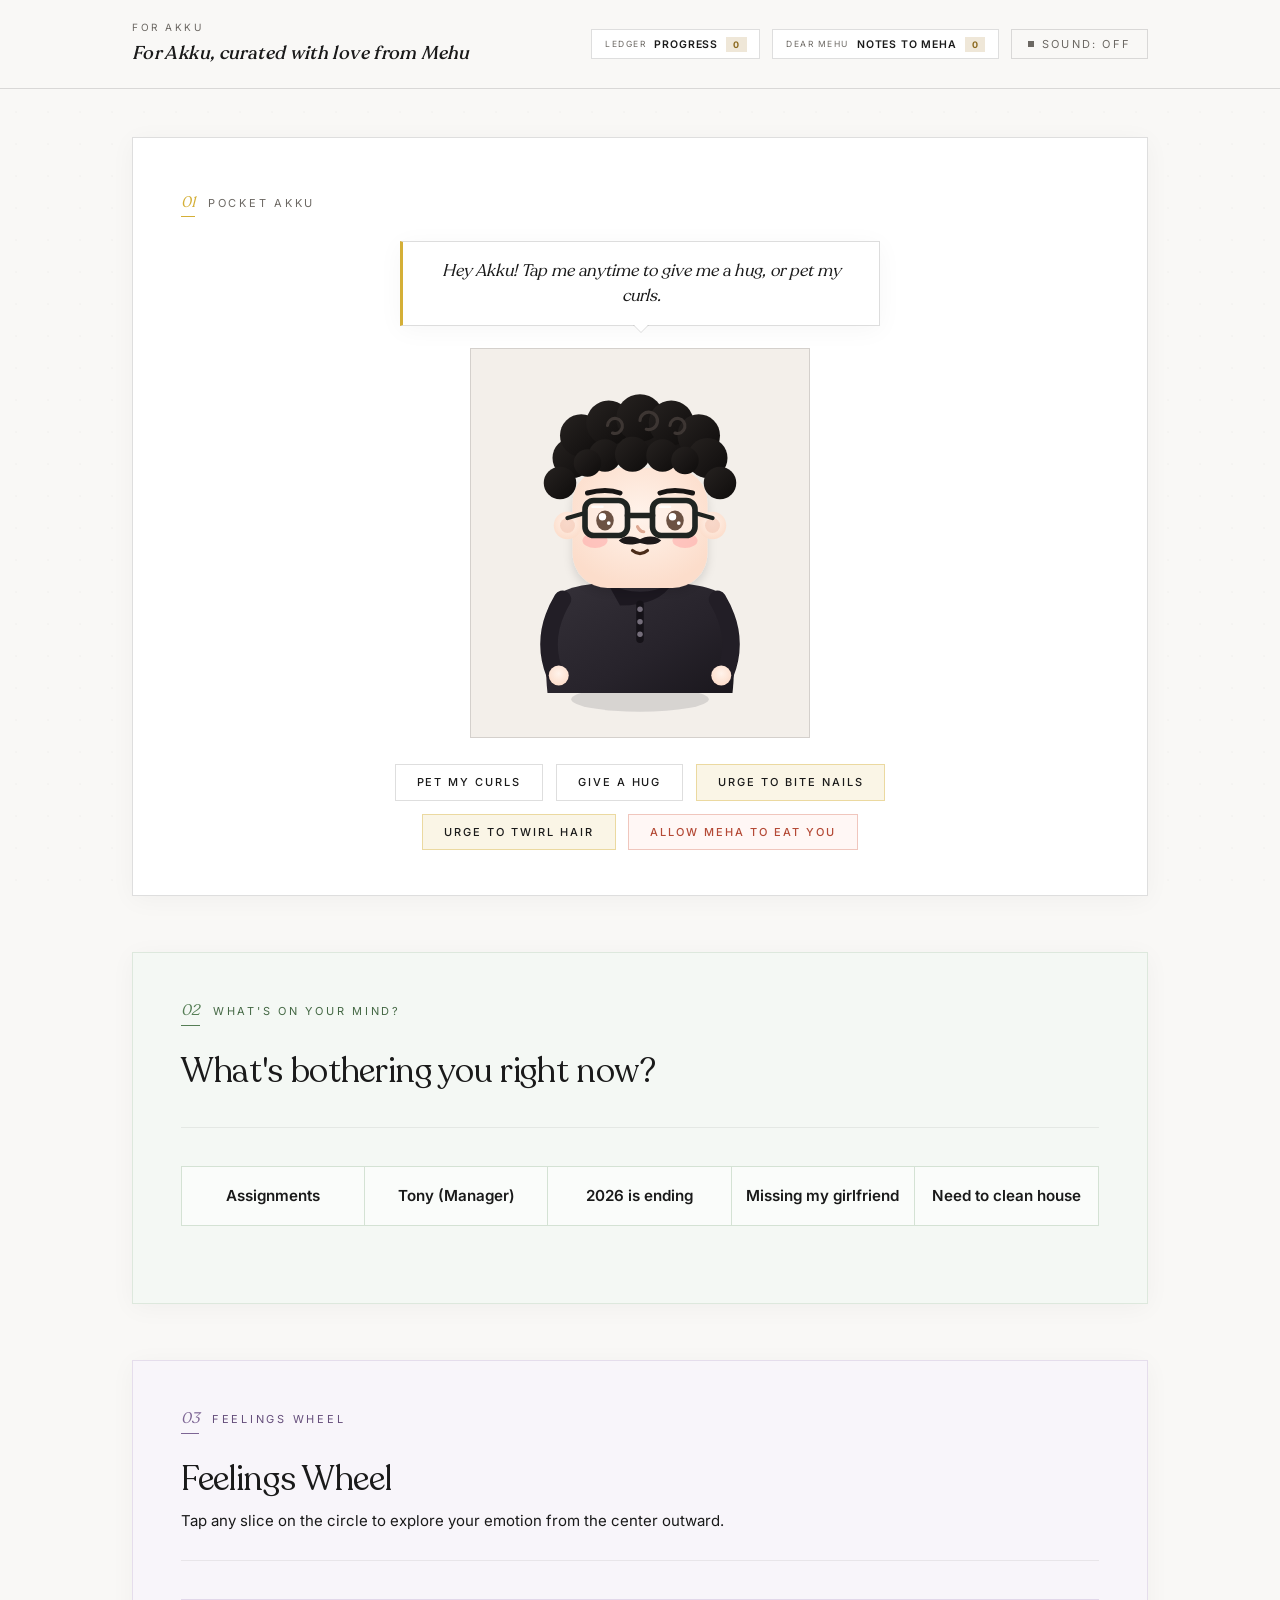
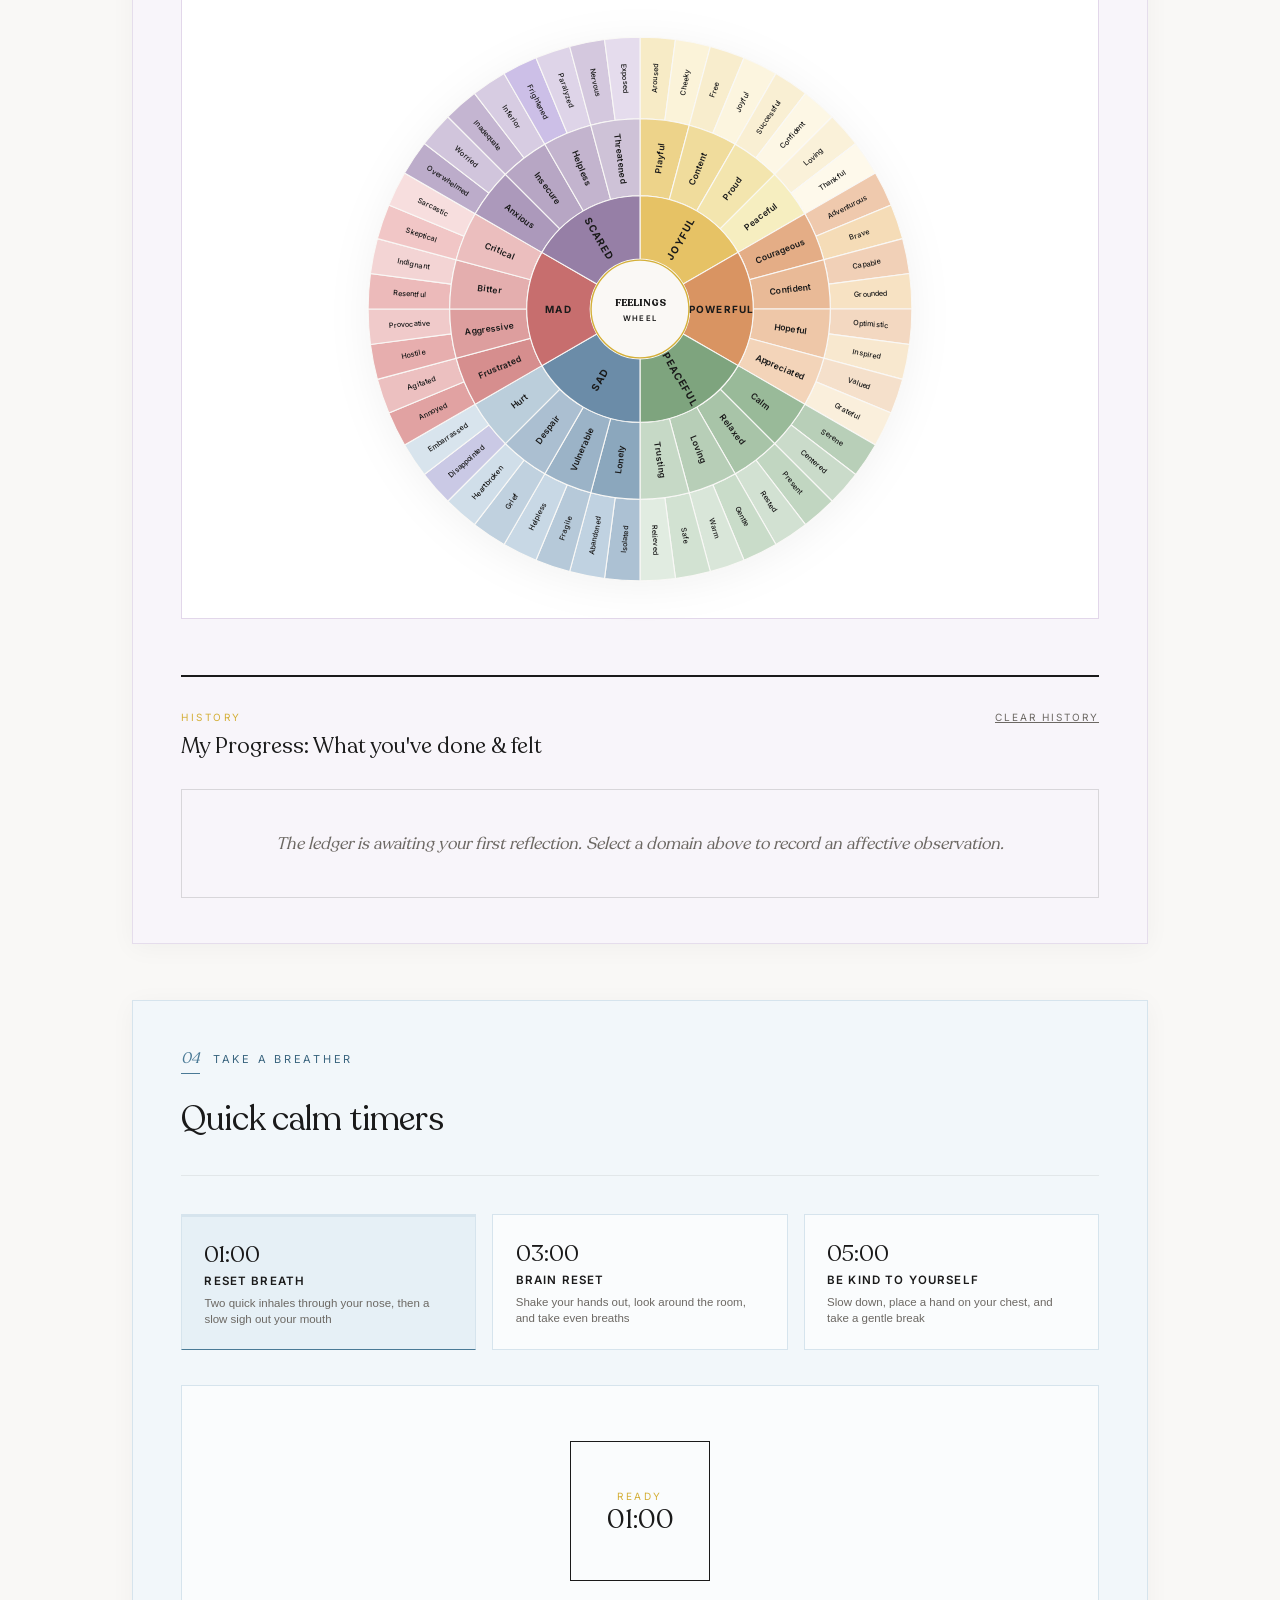
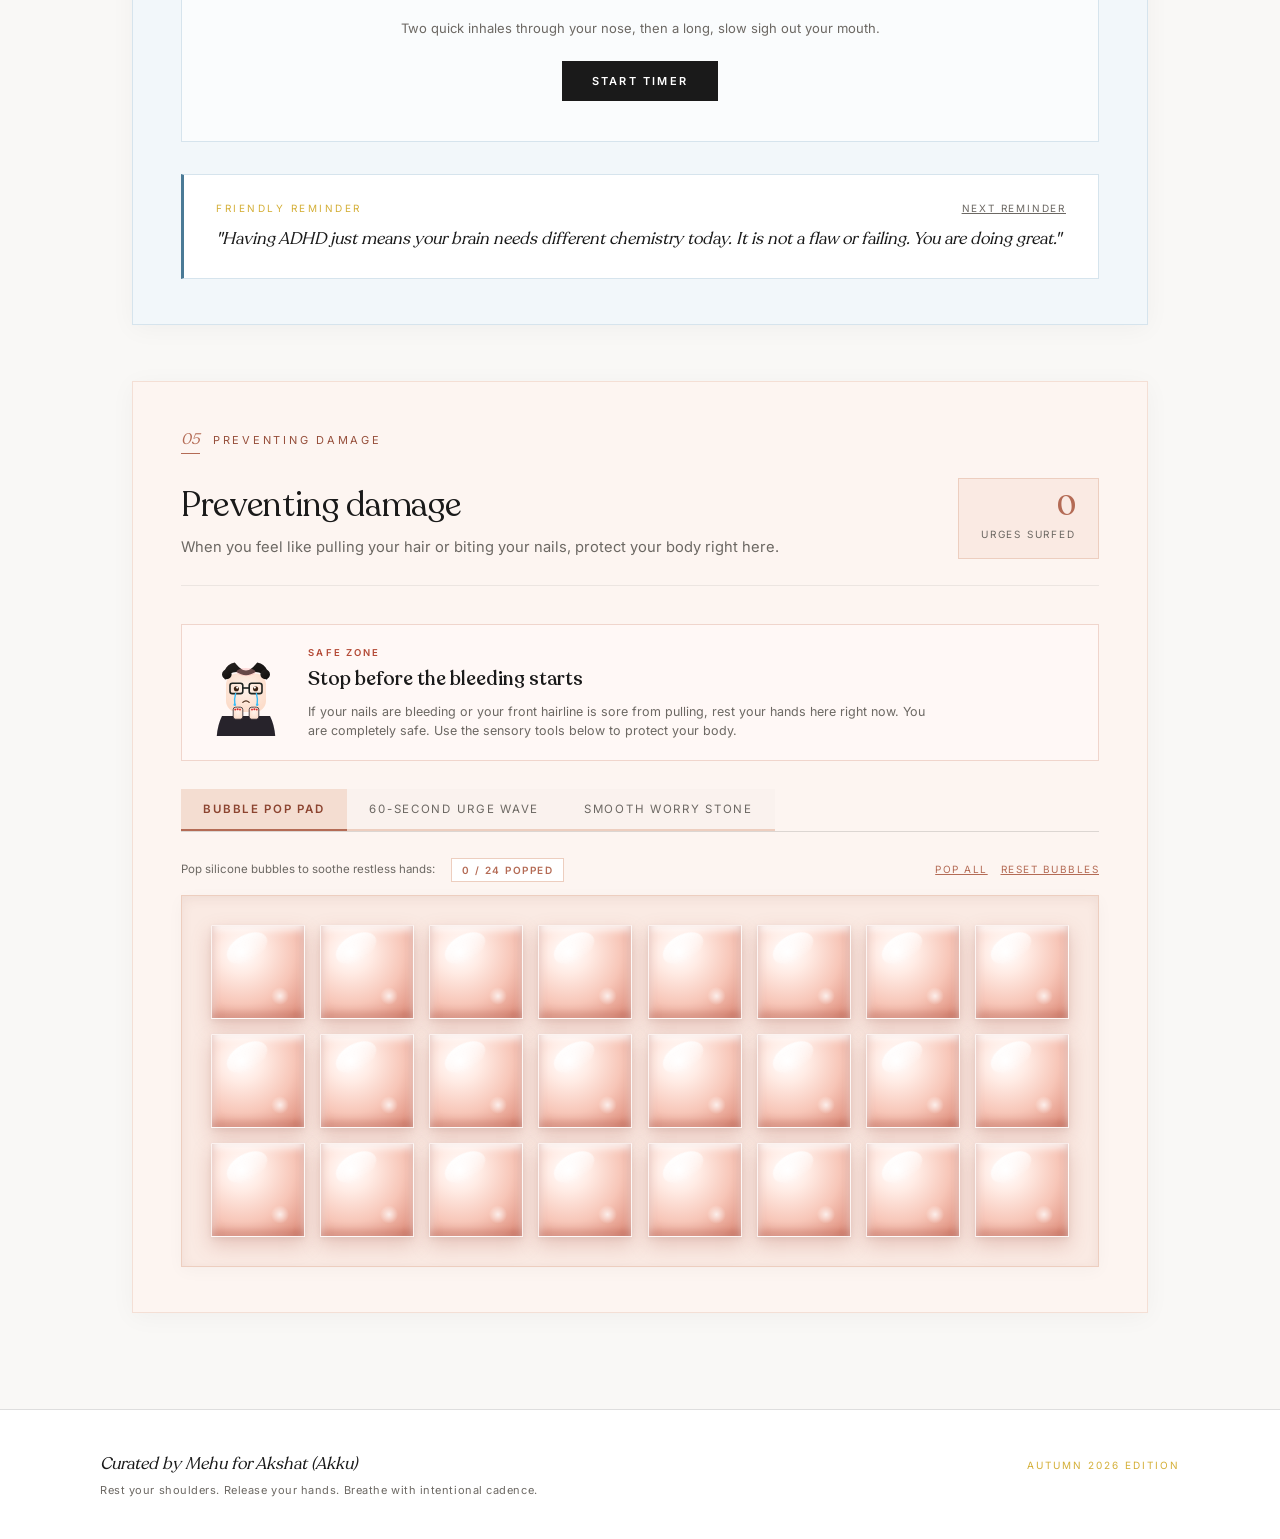
==== index.html @ 4891d992 "Deploy top-right progress ledger with timestamps, notes to Meha, glossy bubble pop pad with damage p" ====
<!DOCTYPE html>
<html lang="en">
<head>
  <meta charset="UTF-8">
  <meta name="viewport" content="width=device-width, initial-scale=1.0">
  <title>Sanctuary for Akku | Editorial Cognitive Space</title>
  
  <!-- Typography: Recoleta & Inter (with Fraunces & Playfair Display fallback) -->
  <link rel="preconnect" href="https://fonts.googleapis.com">
  <link rel="preconnect" href="https://fonts.gstatic.com" crossorigin>
  <link rel="preload" href="./fonts/Recoleta-Regular.woff2" as="font" type="font/woff2" crossorigin>
  <link rel="preload" href="./fonts/Recoleta-Medium.woff2" as="font" type="font/woff2" crossorigin>
  <link rel="preload" href="./fonts/Recoleta-Bold.woff2" as="font" type="font/woff2" crossorigin>
  <link href="https://fonts.googleapis.com/css2?family=Fraunces:ital,opsz,wght@0,9..144,400..700;1,9..144,400..700&family=Inter:wght@300;400;500;600;700&family=Playfair+Display:ital,wght@0,400;0,500;0,600;0,700;1,400;1,500;1,600&display=swap" rel="stylesheet">
  
  <link rel="stylesheet" href="style.css">
  <link rel="icon" href="data:image/svg+xml,<svg xmlns=%22http://www.w3.org/2000/svg%22 viewBox=%220 0 100 100%22><rect width=%22100%22 height=%22100%22 fill=%22%231A1A1A%22/><text y=%2265%22 x=%2225%22 font-family=%22serif%22 font-size=%2250%22 fill=%22%23D4AF37%22>A</text></svg>">
</head>
<body>

  <!-- Minimal Archival Grid Background -->
  <div class="editorial-grain"></div>

  <!-- Top Navigation / Editorial Bar -->
  <header class="editorial-nav">
    <div class="nav-container">
      <div class="nav-left">
        <span class="overline-label">For Akku</span>
        <h1 class="nav-title">For Akku, curated with love from Mehu</h1>
      </div>
      <div class="nav-right">
        <button id="topProgressBtn" class="editorial-nav-btn" title="View all saved progress with dates and times" aria-label="Progress Log">
          <span class="nav-btn-tag">Ledger</span>
          <span class="nav-btn-text">Progress</span>
          <span class="nav-btn-badge" id="progressCountBadge">0</span>
        </button>
        <button id="topNotesBtn" class="editorial-nav-btn" title="View all saved notes to Meha" aria-label="Notes to Meha">
          <span class="nav-btn-tag">Dear Mehu</span>
          <span class="nav-btn-text">Notes to Meha</span>
          <span class="nav-btn-badge" id="notesCountBadge">0</span>
        </button>
        <button id="soundToggle" class="minimal-toggle" title="Toggle Acoustic Feedback" aria-label="Toggle Sound">
          <span class="toggle-dot"></span>
          <span class="toggle-text" id="soundStatusText">Sound: Off</span>
        </button>
      </div>
    </div>
  </header>

  <!-- Editorial Slide-Over Drawer: Progress & Notes to Meha -->
  <div class="editorial-drawer-overlay" id="drawerOverlay" style="display: none;">
    <div class="editorial-drawer" id="editorialDrawer">
      <div class="drawer-header">
        <div class="drawer-tabs-row">
          <button class="drawer-tab active" id="drawerTabProgress" data-tab="progress">
            <span>Progress Ledger</span>
            <span class="drawer-count-badge" id="drawerProgressBadge">0</span>
          </button>
          <button class="drawer-tab" id="drawerTabNotes" data-tab="notes">
            <span>Notes to Meha</span>
            <span class="drawer-count-badge" id="drawerNotesBadge">0</span>
          </button>
        </div>
        <button class="drawer-close-btn" id="drawerCloseBtn" aria-label="Close panel">Close</button>
      </div>

      <!-- Panel 1: Progress Ledger with Date & Time -->
      <div class="drawer-panel active" id="drawerPanelProgress">
        <div class="drawer-panel-intro">
          <p class="drawer-intro-text">Every action step, calming timer, feelings reflection, and safe urge wave is tracked here with exact dates and times.</p>
          <button class="drawer-clear-btn" id="drawerClearProgressBtn">Clear Progress</button>
        </div>
        <div class="drawer-entries-list" id="drawerProgressList">
          <!-- Dynamically populated -->
        </div>
      </div>

      <!-- Panel 2: Notes to Meha -->
      <div class="drawer-panel" id="drawerPanelNotes">
        <div class="notes-composer-box">
          <span class="composer-overline">Leave a love note</span>
          <h4 class="composer-title">Write a note to Meha</h4>
          <textarea id="drawerNoteInput" class="composer-textarea" rows="3" placeholder="Write a sweet thought, gratitude, memory, or feeling for Mehu..."></textarea>
          <div class="composer-actions">
            <button id="saveDrawerNoteBtn" class="luxury-action-btn">Save Note to Meha</button>
            <span id="drawerNoteSavedNotice" class="step-done-notice" style="display: none;">Saved for Meha!</span>
          </div>
        </div>

        <div class="notes-history-header">
          <span class="history-label">Saved Love Notes</span>
          <button class="drawer-clear-btn" id="drawerClearNotesBtn">Clear Notes</button>
        </div>
        <div class="drawer-entries-list" id="drawerNotesList">
          <!-- Dynamically populated with saved notes -->
        </div>
      </div>
    </div>
  </div>

  <main class="page-layout">
    
    <!-- Hero Section: Interactive Akshat Companion -->
    <section class="editorial-card hero-section" id="heroSection">
      <div class="section-meta">
        <span class="meta-number">01</span>
        <span class="meta-label">Pocket Akku</span>
      </div>

      <div class="hero-companion-wrapper">
        <!-- Interactive Speech Bubble -->
        <div class="speech-bubble-wrapper" id="speechBubbleWrapper">
          <div id="speechBubble" class="speech-bubble">
            <p id="speechText">Hey Akku! Tap me anytime to give me a hug, or pet my curls.</p>
            <div class="bubble-arrow"></div>
          </div>
        </div>

        <!-- Interactive Akshat Avatar Stage -->
        <div class="portrait-stage" id="avatarStage" tabindex="0" role="button" title="Click Akshat to give him a hug">
          <div class="floating-hearts" id="floatingHearts"></div>

          <svg id="akshatAvatar" viewBox="0 0 240 280" class="portrait-svg" xmlns="http://www.w3.org/2000/svg">
            <defs>
              <radialGradient id="skinGrad" cx="50%" cy="40%" r="60%">
                <stop offset="0%" stop-color="#FFF3EB" />
                <stop offset="100%" stop-color="#FCDDCB" />
              </radialGradient>
              <linearGradient id="hairGrad" x1="0%" y1="0%" x2="100%" y2="100%">
                <stop offset="0%" stop-color="#262220" />
                <stop offset="60%" stop-color="#181514" />
                <stop offset="100%" stop-color="#0E0C0B" />
              </linearGradient>
              <linearGradient id="sweaterGrad" x1="0%" y1="0%" x2="100%" y2="100%">
                <stop offset="0%" stop-color="#353139" />
                <stop offset="60%" stop-color="#27232B" />
                <stop offset="100%" stop-color="#1A171D" />
              </linearGradient>
              <filter id="softShadow" x="-10%" y="-10%" width="120%" height="120%">
                <feDropShadow dx="0" dy="4" stdDeviation="4" flood-opacity="0.12"/>
              </filter>

              <!-- Apple-Bite Mask for Allow Meha to Eat You (punches holes like bites in an apple) -->
              <mask id="avatarBiteMask">
                <rect x="-40" y="-40" width="320" height="360" fill="white" />
                <!-- Dynamic bite cutouts (black shapes punch holes out of avatar) -->
                <g id="biteCutouts"></g>
              </mask>
            </defs>

            <!-- Shadow underneath -->
            <ellipse cx="120" cy="265" rx="55" ry="10" fill="#3A3845" opacity="0.15" class="ground-shadow" />

            <!-- Main Avatar Content (masked with bite cutouts) -->
            <g id="avatarContentGroup" mask="url(#avatarBiteMask)">

              <!-- Broad Shoulders & Cozy Charcoal Henley Shirt -->
              <g class="body-group">
                <path d="M 60 178 C 50 195, 42 225, 46 260 L 194 260 C 198 225, 190 195, 180 178 C 160 168, 80 168, 60 178 Z" fill="url(#sweaterGrad)" />
                <!-- Henley Collarless Curved Neckline -->
                <path d="M 94 172 Q 120 186 146 172 Q 136 190 104 190 Z" fill="#1C1820" />
                <!-- Henley Central Button Placket -->
                <rect x="117" y="186" width="6" height="34" rx="3" fill="#151218" />
                <!-- Little Henley Buttons -->
                <circle cx="120" cy="193" r="2.2" fill="#756E7B" />
                <circle cx="120" cy="203" r="2.2" fill="#756E7B" />
                <circle cx="120" cy="213" r="2.2" fill="#756E7B" />

                <!-- Normal Arms: Resting safely on desk -->
                <g id="normalArms">
                  <path d="M 58 185 Q 40 215 52 245" stroke="#221E26" stroke-width="14" stroke-linecap="round" fill="none" />
                  <path d="M 182 185 Q 200 215 188 245" stroke="#221E26" stroke-width="14" stroke-linecap="round" fill="none" />
                  <circle cx="55" cy="246" r="8" fill="url(#skinGrad)" />
                  <circle cx="185" cy="246" r="8" fill="url(#skinGrad)" />
                </g>

                <!-- Distressed Arms: Raised Hands with Short Bitten Nails & Bleeding Red Dots -->
                <g id="distressedArms" style="display: none;">
                  <!-- Left Arm & Hand -->
                  <path d="M 58 185 Q 46 160 88 162" stroke="#221E26" stroke-width="14" stroke-linecap="round" fill="none" />
                  <circle cx="92" cy="162" r="10" fill="url(#skinGrad)" />
                  <!-- 4 stubby fingers with bitten-down nails -->
                  <rect x="83" y="146" width="5.5" height="14" rx="2.5" fill="url(#skinGrad)" />
                  <rect x="89.5" y="143" width="5.5" height="17" rx="2.5" fill="url(#skinGrad)" />
                  <rect x="96" y="144" width="5.5" height="16" rx="2.5" fill="url(#skinGrad)" />
                  <rect x="102.5" y="148" width="5" height="12" rx="2.5" fill="url(#skinGrad)" />
                  <!-- Small bitten nails -->
                  <rect x="84" y="147" width="3.5" height="2" fill="#E8D5CA" />
                  <rect x="90.5" y="144" width="3.5" height="2" fill="#E8D5CA" />
                  <rect x="97" y="145" width="3.5" height="2" fill="#E8D5CA" />
                  <rect x="103.5" y="149" width="3" height="1.8" fill="#E8D5CA" />
                  <!-- Bleeding red dots on bitten nails -->
                  <circle cx="85.8" cy="149" r="1.6" fill="#DC2626" />
                  <circle cx="92.2" cy="146" r="1.8" fill="#DC2626" />
                  <circle cx="98.8" cy="147" r="1.7" fill="#DC2626" />
                  <circle cx="105" cy="151" r="1.4" fill="#DC2626" />

                  <!-- Right Arm & Hand -->
                  <path d="M 182 185 Q 194 160 152 162" stroke="#221E26" stroke-width="14" stroke-linecap="round" fill="none" />
                  <circle cx="148" cy="162" r="10" fill="url(#skinGrad)" />
                  <!-- 4 stubby fingers with bitten-down nails -->
                  <rect x="132.5" y="148" width="5" height="12" rx="2.5" fill="url(#skinGrad)" />
                  <rect x="138.5" y="144" width="5.5" height="16" rx="2.5" fill="url(#skinGrad)" />
                  <rect x="145" y="143" width="5.5" height="17" rx="2.5" fill="url(#skinGrad)" />
                  <rect x="151.5" y="146" width="5.5" height="14" rx="2.5" fill="url(#skinGrad)" />
                  <!-- Small bitten nails -->
                  <rect x="133.5" y="149" width="3" height="1.8" fill="#E8D5CA" />
                  <rect x="139.5" y="145" width="3.5" height="2" fill="#E8D5CA" />
                  <rect x="146" y="144" width="3.5" height="2" fill="#E8D5CA" />
                  <rect x="152.5" y="147" width="3.5" height="2" fill="#E8D5CA" />
                  <!-- Bleeding red dots on bitten nails -->
                  <circle cx="135" cy="151" r="1.4" fill="#DC2626" />
                  <circle cx="141.2" cy="147" r="1.7" fill="#DC2626" />
                  <circle cx="147.8" cy="146" r="1.8" fill="#DC2626" />
                  <circle cx="154.2" cy="149" r="1.6" fill="#DC2626" />
                </g>
              </g>

              <!-- Head Group (Square Jawline + Fair Skin + Memoji Details) -->
              <g class="head-group" id="headGroup">
                <rect x="66" y="80" width="108" height="96" rx="28" fill="url(#skinGrad)" filter="url(#softShadow)" />

                <!-- Ears -->
                <circle cx="62" cy="126" r="11" fill="url(#skinGrad)" />
                <circle cx="178" cy="126" r="11" fill="url(#skinGrad)" />
                <circle cx="62" cy="126" r="6" fill="#F4C7B5" opacity="0.6" />
                <circle cx="178" cy="126" r="6" fill="#F4C7B5" opacity="0.6" />

                <!-- Blush Cheeks -->
                <ellipse cx="84" cy="138" rx="10" ry="6" fill="#FF9A9E" opacity="0.45" class="blush" id="leftBlush" />
                <ellipse cx="156" cy="138" rx="10" ry="6" fill="#FF9A9E" opacity="0.45" class="blush" id="rightBlush" />

                <!-- Normal Brown Eyes -->
                <g class="eyes" id="avatarEyes">
                  <ellipse cx="92" cy="122" rx="7" ry="8" fill="#4B2C1A" />
                  <circle cx="90" cy="119" r="3" fill="#FFFFFF" />
                  <circle cx="95" cy="124" r="1.5" fill="#FFFFFF" />
                  <ellipse cx="148" cy="122" rx="7" ry="8" fill="#4B2C1A" />
                  <circle cx="146" cy="119" r="3" fill="#FFFFFF" />
                  <circle cx="151" cy="124" r="1.5" fill="#FFFFFF" />
                </g>

                <!-- Happy Squinting Eyes (for hugs & petting curls) -->
                <g class="eyes-happy" id="avatarHappyEyes" style="display: none;">
                  <path d="M 85 124 Q 92 116 99 124" stroke="#4B2C1A" stroke-width="3.5" stroke-linecap="round" fill="none" />
                  <path d="M 141 124 Q 148 116 155 124" stroke="#4B2C1A" stroke-width="3.5" stroke-linecap="round" fill="none" />
                </g>

                <!-- Sad Distressed Eyes with Crying Streaming Tears -->
                <g class="eyes-sad" id="avatarSadEyes" style="display: none;">
                  <ellipse cx="92" cy="125" rx="7.5" ry="8.5" fill="#3D2415" />
                  <circle cx="93.5" cy="122" r="3.8" fill="#FFFFFF" />
                  <circle cx="89.5" cy="127" r="1.5" fill="#FFFFFF" />
                  <ellipse cx="148" cy="125" rx="7.5" ry="8.5" fill="#3D2415" />
                  <circle cx="146.5" cy="122" r="3.8" fill="#FFFFFF" />
                  <circle cx="150.5" cy="127" r="1.5" fill="#FFFFFF" />
                  <!-- Teardrop pools beneath lower eyelids -->
                  <ellipse cx="92" cy="133" rx="7" ry="3" fill="#7DD3FC" opacity="0.85" />
                  <ellipse cx="148" cy="133" rx="7" ry="3" fill="#7DD3FC" opacity="0.85" />
                  <!-- Streaming teardrops rolling down cheeks -->
                  <path d="M 88 135 C 84 146, 88 155, 86 164 C 83 155, 87 146, 88 135 Z" fill="#38BDF8" opacity="0.9" />
                  <circle cx="86" cy="165" r="2.8" fill="#38BDF8" />
                  <path d="M 152 135 C 156 146, 152 155, 154 164 C 157 155, 153 146, 152 135 Z" fill="#38BDF8" opacity="0.9" />
                  <circle cx="154" cy="165" r="2.8" fill="#38BDF8" />
                </g>

                <!-- Black Square Glasses (matching his signature look) -->
                <g class="glasses" id="glassesGroup">
                  <rect x="76" y="106" width="34" height="28" rx="7" fill="rgba(255,255,255,0.18)" stroke="#1F2421" stroke-width="4.5" />
                  <rect x="130" y="106" width="34" height="28" rx="7" fill="rgba(255,255,255,0.18)" stroke="#1F2421" stroke-width="4.5" />
                  <line x1="110" y1="118" x2="130" y2="118" stroke="#1F2421" stroke-width="4.5" stroke-linecap="round" />
                  <line x1="76" y1="116" x2="62" y2="120" stroke="#1F2421" stroke-width="3.5" stroke-linecap="round" />
                  <line x1="164" y1="116" x2="178" y2="120" stroke="#1F2421" stroke-width="3.5" stroke-linecap="round" />
                  <line x1="82" y1="111" x2="90" y2="111" stroke="#FFFFFF" stroke-width="2" stroke-linecap="round" opacity="0.75" />
                  <line x1="136" y1="111" x2="144" y2="111" stroke="#FFFFFF" stroke-width="2" stroke-linecap="round" opacity="0.75" />
                </g>

                <!-- Eyebrows: Normal vs Sad -->
                <g id="normalEyebrows">
                  <path d="M 78 100 Q 93 96 104 100" stroke="#181514" stroke-width="4" stroke-linecap="round" fill="none" />
                  <path d="M 136 100 Q 147 96 162 100" stroke="#181514" stroke-width="4" stroke-linecap="round" fill="none" />
                </g>
                <g id="sadEyebrows" style="display: none;">
                  <path d="M 76 96 Q 90 102 104 96" stroke="#181514" stroke-width="4" stroke-linecap="round" fill="none" />
                  <path d="M 136 96 Q 150 102 164 96" stroke="#181514" stroke-width="4" stroke-linecap="round" fill="none" />
                </g>

                <!-- Nose -->
                <path d="M 118 127 Q 120 131 123 131" stroke="#DDA892" stroke-width="2.5" stroke-linecap="round" fill="none" />

                <!-- Akshat's Signature Cute Moustache -->
                <path id="avatarMoustache" d="M 103 138 C 109 133, 116 135, 120 137 C 124 135, 131 133, 137 138 C 132 143, 124 141, 120 140 C 116 141, 108 143, 103 138 Z" fill="#1C1819" />

                <!-- Mouth: Normal smile vs Sad frown -->
                <path id="avatarMouth" d="M 114 146 Q 120 151 126 146" stroke="#4B2C1A" stroke-width="2.5" stroke-linecap="round" fill="none" />
                <path id="avatarSadMouth" d="M 113 151 Q 120 144 127 151" stroke="#4B2C1A" stroke-width="2.5" stroke-linecap="round" fill="none" style="display: none;" />

                <!-- Distressed Hair: Balding from the front from hair pulling / twirling -->
                <g class="distressed-hair-group" id="distressedHairGroup" style="display: none;">
                  <!-- Receded hairline base shape with high exposed forehead -->
                  <path d="M 64 94 C 54 84, 60 56, 85 54 C 95 62, 105 68, 120 68 C 135 68, 145 62, 155 54 C 180 56, 186 84, 176 94 C 172 82, 160 74, 150 74 C 138 78, 132 82, 120 82 C 108 82, 102 78, 90 74 C 80 74, 68 82, 64 94 Z" fill="url(#hairGrad)" />
                  <!-- Exposed irritated scalp on the high balding forehead -->
                  <ellipse cx="120" cy="74" rx="26" ry="12" fill="#FCA5A5" opacity="0.32" />
                  <!-- Side curls still remaining -->
                  <circle cx="66" cy="76" r="14" fill="url(#hairGrad)" />
                  <circle cx="56" cy="92" r="12" fill="url(#hairGrad)" />
                  <circle cx="174" cy="76" r="14" fill="url(#hairGrad)" />
                  <circle cx="184" cy="92" r="12" fill="url(#hairGrad)" />
                  <!-- Thinning, sparse broken hair strands on balding front -->
                  <path d="M 112 66 Q 115 72 113 78" stroke="#262220" stroke-width="1.8" stroke-linecap="round" fill="none" />
                  <path d="M 120 64 Q 122 71 121 77" stroke="#262220" stroke-width="1.8" stroke-linecap="round" fill="none" />
                  <path d="M 127 66 Q 125 72 128 78" stroke="#262220" stroke-width="1.8" stroke-linecap="round" fill="none" />
                </g>

                <!-- Curly Dark Hair (normal full cute curls) -->
                <g class="curls-group" id="curlsGroup">
                  <path d="M 62 94 C 52 80, 58 48, 85 42 C 105 36, 135 36, 155 42 C 182 48, 188 80, 178 94 C 174 80, 162 68, 150 68 C 136 68, 130 76, 120 74 C 110 76, 104 68, 90 68 C 78 68, 68 80, 62 94 Z" fill="url(#hairGrad)" />

                  <!-- Clustered Curls -->
                  <circle cx="66" cy="72" r="16" fill="url(#hairGrad)" class="curl-cluster" />
                  <circle cx="56" cy="92" r="13" fill="url(#hairGrad)" class="curl-cluster" />
                  <circle cx="73" cy="54" r="17" fill="url(#hairGrad)" class="curl-cluster" />
                  <circle cx="95" cy="44" r="18" fill="url(#hairGrad)" class="curl-cluster" />
                  <circle cx="120" cy="40" r="19" fill="url(#hairGrad)" class="curl-cluster" />
                  <circle cx="145" cy="44" r="18" fill="url(#hairGrad)" class="curl-cluster" />
                  <circle cx="167" cy="54" r="17" fill="url(#hairGrad)" class="curl-cluster" />
                  <circle cx="174" cy="72" r="16" fill="url(#hairGrad)" class="curl-cluster" />
                  <circle cx="184" cy="92" r="13" fill="url(#hairGrad)" class="curl-cluster" />
                  <circle cx="92" cy="70" r="13" fill="url(#hairGrad)" class="curl-cluster" />
                  <circle cx="114" cy="69" r="14" fill="url(#hairGrad)" class="curl-cluster" />
                  <circle cx="138" cy="70" r="13" fill="url(#hairGrad)" class="curl-cluster" />
                  <circle cx="156" cy="74" r="11" fill="url(#hairGrad)" class="curl-cluster" />
                  <circle cx="78" cy="76" r="11" fill="url(#hairGrad)" class="curl-cluster" />

                  <!-- Curl Wave Accents -->
                  <path d="M 94 46 A 6 6 0 1 1 98 52" stroke="#3D3633" stroke-width="2.5" fill="none" stroke-linecap="round" />
                  <path d="M 120 42 A 7 7 0 1 1 125 49" stroke="#3D3633" stroke-width="2.5" fill="none" stroke-linecap="round" />
                  <path d="M 144 46 A 6 6 0 1 1 148 52" stroke="#3D3633" stroke-width="2.5" fill="none" stroke-linecap="round" />
                </g>
              </g>
            </g>

            <!-- Visual Scalloped Apple Bite Marks (edges along bitten pieces) -->
            <g id="biteVisualBorders"></g>
          </svg>

          <!-- Eaten Heart Stage (Appears when all bites taken) -->
          <div class="eaten-heart-stage" id="eatenHeartStage" style="display: none;" role="button" tabindex="0" title="Click anywhere to bring Akku back">
            <div class="heart-pulse-box" id="heartPulseBox">
              <svg class="editorial-red-heart" viewBox="0 0 120 120" width="105" height="105" aria-hidden="true">
                <defs>
                  <radialGradient id="heartRedGrad" cx="35%" cy="30%" r="70%">
                    <stop offset="0%" stop-color="#E54848" />
                    <stop offset="55%" stop-color="#C52828" />
                    <stop offset="100%" stop-color="#8F1515" />
                  </radialGradient>
                </defs>
                <path d="M 60 104 C 28 76 8 54 8 33 C 8 16 21 6 37 6 C 47 6 56 12 60 19 C 64 12 73 6 83 6 C 99 6 112 16 112 33 C 112 54 92 76 60 104 Z" fill="url(#heartRedGrad)" />
                <path d="M 28 18 C 20 25 16 34 16 43" stroke="rgba(255,255,255,0.45)" stroke-width="3" stroke-linecap="round" fill="none" />
              </svg>
              <span class="heart-love-text">Love you</span>
              <span class="heart-tap-hint">Click anywhere to bring my face back</span>
            </div>
            <button class="restore-akku-btn" id="restoreAkkuBtn">Bring my face back</button>
          </div>
        </div>

        <!-- Immediate Anchoring Controls -->
        <div class="anchoring-controls">
          <button class="editorial-chip" id="patHeadBtn">
            <span class="chip-text">Pet my curls</span>
          </button>
          <button class="editorial-chip" id="hugBtn">
            <span class="chip-text">Give a hug</span>
          </button>
          <button class="editorial-chip chip-highlight" id="urgeBiteBtn">
            <span class="chip-text">Urge to bite nails</span>
          </button>
          <button class="editorial-chip chip-highlight" id="urgeTwirlBtn">
            <span class="chip-text">Urge to twirl hair</span>
          </button>
          <button class="editorial-chip chip-eat" id="eatAkkuBtn">
            <span class="chip-text">Allow Meha to eat you</span>
          </button>
        </div>
      </div>
    </section>

    <!-- Section 2: What's Bothering You? -->
    <section class="editorial-card" id="anxietyWorksheetSection">
      <div class="section-meta">
        <span class="meta-number">02</span>
        <span class="meta-label">What's on your mind?</span>
      </div>

      <div class="section-header-block">
        <h2 class="section-headline">What's bothering you right now?</h2>
      </div>

      <!-- Problem Selector Grid (Short, colloquial, no sub-points) -->
      <div class="stressor-grid">
        <button class="stressor-tab" data-stressor="assignments">
          <span class="tab-name">Assignments</span>
        </button>
        <button class="stressor-tab" data-stressor="tony">
          <span class="tab-name">Tony (Manager)</span>
        </button>
        <button class="stressor-tab" data-stressor="year_ending">
          <span class="tab-name">2026 is ending</span>
        </button>
        <button class="stressor-tab" data-stressor="missing_girlfriend">
          <span class="tab-name">Missing my girlfriend</span>
        </button>
        <button class="stressor-tab" data-stressor="clean_house">
          <span class="tab-name">Need to clean house</span>
        </button>
      </div>

      <!-- Active Action Panel (hidden until a problem is clicked!) -->
      <div class="cbt-workspace-panel" id="cbtWorkspace" style="display: none;">
        <div class="workspace-header">
          <div class="workspace-title-group">
            <span class="workspace-index-label" id="worksheetIndexLabel">Try to do this:</span>
            <h3 class="workspace-title" id="worksheetTitle">Assignments</h3>
          </div>
          <div class="workspace-progress">
            <span class="progress-label">Done:</span>
            <span class="progress-count" id="cbtCompletedCount">0 / 4</span>
          </div>
        </div>

        <!-- 4 Step Options -->
        <div class="cbt-steps-container" id="cbtStepsList">
          <!-- Dynamically populated via app.js -->
        </div>

        <!-- Interactive Work Box (where he does the work and submits) -->
        <div class="step-work-box" id="stepWorkBox" style="display: none;">
          <span class="step-work-badge" id="stepWorkBadge">Option 01</span>
          <h4 class="step-work-title" id="stepWorkTitle">Just 5 minutes</h4>
          <p class="step-work-prompt" id="stepWorkPrompt">What is one tiny 5-minute step you can do right now?</p>
          <textarea id="stepWorkInput" class="step-work-textarea" placeholder="Type your thoughts or action here..."></textarea>
          <div class="step-work-actions">
            <button id="submitStepWorkBtn" class="luxury-action-btn">Done! Save to My Progress</button>
            <span id="stepDoneNotice" class="step-done-notice">Saved to your progress ledger!</span>
          </div>
        </div>
      </div>
    </section>

    <!-- Section 3: Feelings Wheel -->
    <section class="editorial-card" id="feelingsWheelSection">
      <div class="section-meta">
        <span class="meta-number">03</span>
        <span class="meta-label">Feelings Wheel</span>
      </div>

      <div class="section-header-block">
        <h2 class="section-headline">Feelings Wheel</h2>
        <p class="editorial-sub-text">Tap any slice on the circle to explore your emotion from the center outward.</p>
      </div>

      <!-- Circular Therapy Feelings Wheel Container -->
      <div class="wheel-stage-container">
        <svg id="therapyWheelSvg" viewBox="0 0 640 640" class="therapy-feelings-wheel-svg" role="img" aria-label="Interactive therapy feelings wheel">
          <!-- Dynamically generated via app.js -->
        </svg>
      </div>

      <!-- Interactive Selection & Somatic Card (appears when a feeling is tapped) -->
      <div class="wheel-selection-card" id="wheelSelectionCard" style="display: none;">
        <div class="selection-card-header">
          <span class="step-work-badge">Selected Feeling</span>
          <div class="wheel-breadcrumb" id="wheelBreadcrumb"></div>
        </div>

        <div class="somatic-prompt-block">
          <span class="somatic-prompt-label">Where do you feel this in your body right now?</span>
          <div class="somatic-chips-wrap" id="somaticChipsWrap">
            <!-- Populated dynamically with somatic sensations -->
          </div>
        </div>

        <div class="underline-input-wrap">
          <input type="text" id="journalEntryNote" class="editorial-underline-input" placeholder="Add a quick note or what made you feel this way..." autocomplete="off">
        </div>

        <div class="selection-actions-row">
          <button id="submitProgressEntryBtn" class="luxury-action-btn">
            <span>Save to My Progress</span>
          </button>
          <span id="journalDoneNotice" class="step-done-notice">Saved to your progress ledger!</span>
        </div>
      </div>

      <!-- My Progress: Archival Journal Log -->
      <div class="my-progress-archive" id="progressArchiveBox">
        <div class="archive-header">
          <div class="archive-title-meta">
            <span class="archive-tag">History</span>
            <h3 class="archive-headline">My Progress: What you've done & felt</h3>
          </div>
          <button id="clearArchiveBtn" class="archive-clear-btn" title="Clear history">Clear History</button>
        </div>

        <div class="archive-list" id="archiveEntriesList">
          <!-- Dynamically populated or empty state -->
        </div>
      </div>
    </section>

    <!-- Section 4: Quick Calm Timers -->
    <section class="editorial-card" id="calmingTimersSection">
      <div class="section-meta">
        <span class="meta-number">04</span>
        <span class="meta-label">Take a breather</span>
      </div>

      <div class="section-header-block">
        <h2 class="section-headline">Quick calm timers</h2>
      </div>

      <!-- Timer Selector Options -->
      <div class="timer-category-selector">
        <button class="timer-select-tab active" data-timer="sigh">
          <span class="timer-tab-duration">01:00</span>
          <span class="timer-tab-title">Reset breath</span>
          <span class="timer-tab-info">Two quick inhales through your nose, then a slow sigh out your mouth</span>
        </button>
        <button class="timer-select-tab" data-timer="adhd_reset">
          <span class="timer-tab-duration">03:00</span>
          <span class="timer-tab-title">Brain reset</span>
          <span class="timer-tab-info">Shake your hands out, look around the room, and take even breaths</span>
        </button>
        <button class="timer-select-tab" data-timer="self_compassion">
          <span class="timer-tab-duration">05:00</span>
          <span class="timer-tab-title">Be kind to yourself</span>
          <span class="timer-tab-info">Slow down, place a hand on your chest, and take a gentle break</span>
        </button>
      </div>

      <!-- Active Timer Canvas -->
      <div class="timer-execution-bay">
        <div class="timer-visual-frame">
          <div class="hairline-timer-circle" id="timerCircle">
            <div class="circle-inner-data">
              <span class="pacing-cue" id="timerPacingCue">Ready</span>
              <span class="clock-readout" id="timerClockDigits">01:00</span>
            </div>
          </div>
        </div>

        <p class="timer-protocol-desc" id="timerProtocolDesc">
          Two quick inhales through your nose, then a long, slow sigh out your mouth.
        </p>

        <div class="timer-controls-row">
          <button id="toggleTimerBtn" class="luxury-action-btn">
            <span id="timerBtnText">Start timer</span>
          </button>
          <button id="cancelTimerBtn" class="secondary-plain-btn" style="display: none;">Cancel</button>
        </div>
      </div>

      <!-- Affirmation Ledger -->
      <div class="affirmation-ledger">
        <div class="ledger-header">
          <span class="ledger-overline">Friendly reminder</span>
          <button id="nextAffirmationBtn" class="ledger-refresh-btn">Next reminder</button>
        </div>
        <blockquote class="ledger-quote" id="affirmationQuote">
          "Having ADHD just means your brain needs different chemistry today. It is not a flaw or failing. You are doing great."
        </blockquote>
      </div>
    </section>

    <!-- Section 5: Preventing Damage -->
    <section class="editorial-card" id="busyHandsSection">
      <div class="section-meta">
        <span class="meta-number">05</span>
        <span class="meta-label">Preventing damage</span>
      </div>

      <div class="section-header-block">
        <div class="streak-header-wrap">
          <div>
            <h2 class="section-headline">Preventing damage</h2>
            <p class="section-subtext">When you feel like pulling your hair or biting your nails, protect your body right here.</p>
          </div>
          <div class="streak-counter-box">
            <span class="streak-digits" id="streakDigits">0</span>
            <span class="streak-label">Urges surfed</span>
          </div>
        </div>
      </div>

      <!-- Empathy & Safe Zone Banner -->
      <div class="damage-prevention-banner">
        <div class="banner-avatar-mini">
          <!-- Mini SVG portrait of vulnerable Akku needing protection -->
          <svg viewBox="0 0 100 110" width="80" height="88" class="mini-distressed-svg" aria-label="Akku needing protection">
            <defs>
              <radialGradient id="miniSkin" cx="50%" cy="40%" r="60%">
                <stop offset="0%" stop-color="#FFF3EB" />
                <stop offset="100%" stop-color="#FCDDCB" />
              </radialGradient>
              <linearGradient id="miniHair" x1="0%" y1="0%" x2="100%" y2="100%">
                <stop offset="0%" stop-color="#262220" />
                <stop offset="100%" stop-color="#0E0C0B" />
              </linearGradient>
            </defs>
            <!-- Body -->
            <path d="M 20 85 C 15 95, 12 110, 14 120 L 86 120 C 88 110, 85 95, 80 85 Z" fill="#27232B" />
            <!-- Head -->
            <rect x="25" y="32" width="50" height="48" rx="14" fill="url(#miniSkin)" />
            <!-- Balding front hairline -->
            <path d="M 24 40 C 20 34, 23 20, 36 18 C 41 24, 45 28, 50 28 C 55 28, 59 24, 64 18 C 77 20, 80 34, 76 40 C 73 34, 68 30, 62 30 C 58 32, 54 34, 50 34 C 46 34, 42 32, 38 30 C 32 30, 27 34, 24 40 Z" fill="url(#miniHair)" />
            <ellipse cx="50" cy="30" rx="12" ry="5" fill="#FCA5A5" opacity="0.35" />
            <circle cx="26" cy="33" r="6" fill="url(#miniHair)" />
            <circle cx="74" cy="33" r="6" fill="url(#miniHair)" />
            <!-- Glasses -->
            <rect x="30" y="44" width="16" height="13" rx="3" fill="none" stroke="#1F2421" stroke-width="2" />
            <rect x="54" y="44" width="16" height="13" rx="3" fill="none" stroke="#1F2421" stroke-width="2" />
            <line x1="46" y1="50" x2="54" y2="50" stroke="#1F2421" stroke-width="2" />
            <!-- Sad Crying Eyes -->
            <circle cx="38" cy="51" r="3.2" fill="#3D2415" />
            <circle cx="39" cy="49.5" r="1.4" fill="#FFFFFF" />
            <circle cx="62" cy="51" r="3.2" fill="#3D2415" />
            <circle cx="61" cy="49.5" r="1.4" fill="#FFFFFF" />
            <!-- Teardrops streaming -->
            <path d="M 37 57 Q 35 64 36 70" stroke="#38BDF8" stroke-width="1.8" stroke-linecap="round" fill="none" />
            <circle cx="36" cy="71" r="1.6" fill="#38BDF8" />
            <path d="M 63 57 Q 65 64 64 70" stroke="#38BDF8" stroke-width="1.8" stroke-linecap="round" fill="none" />
            <circle cx="64" cy="71" r="1.6" fill="#38BDF8" />
            <!-- Sad Mouth -->
            <path d="M 46 68 Q 50 64 54 68" stroke="#4B2C1A" stroke-width="1.5" stroke-linecap="round" fill="none" />
            <!-- Raised Hands with Bitten Nails and Bleeding Dots -->
            <rect x="34" y="74" width="12" height="15" rx="3" fill="url(#miniSkin)" stroke="#27232B" stroke-width="1" />
            <rect x="54" y="74" width="12" height="15" rx="3" fill="url(#miniSkin)" stroke="#27232B" stroke-width="1" />
            <!-- Tiny Bitten Nails -->
            <rect x="35.5" y="75" width="2" height="1.2" fill="#E8D5CA" />
            <rect x="38.5" y="74.5" width="2" height="1.2" fill="#E8D5CA" />
            <rect x="41.5" y="75" width="2" height="1.2" fill="#E8D5CA" />
            <rect x="56.5" y="75" width="2" height="1.2" fill="#E8D5CA" />
            <rect x="59.5" y="74.5" width="2" height="1.2" fill="#E8D5CA" />
            <rect x="62.5" y="75" width="2" height="1.2" fill="#E8D5CA" />
            <!-- Red Bleeding Dots on Nails -->
            <circle cx="36.5" cy="77" r="1.2" fill="#DC2626" />
            <circle cx="39.5" cy="76.5" r="1.3" fill="#DC2626" />
            <circle cx="42.5" cy="77" r="1.2" fill="#DC2626" />
            <circle cx="57.5" cy="77" r="1.2" fill="#DC2626" />
            <circle cx="60.5" cy="76.5" r="1.3" fill="#DC2626" />
            <circle cx="63.5" cy="77" r="1.2" fill="#DC2626" />
          </svg>
        </div>
        <div class="banner-copy">
          <span class="banner-badge">Safe zone</span>
          <h3 class="banner-title">Stop before the bleeding starts</h3>
          <p class="banner-text">If your nails are bleeding or your front hairline is sore from pulling, rest your hands here right now. You are completely safe. Use the sensory tools below to protect your body.</p>
        </div>
      </div>

      <!-- Sub-Tool Navigation -->
      <div class="tactile-tabs-row">
        <button class="tactile-tab active" data-tab="matrix">Bubble pop pad</button>
        <button class="tactile-tab" data-tab="surfer">60-Second urge wave</button>
        <button class="tactile-tab" data-tab="stone">Smooth worry stone</button>
      </div>

      <!-- Tool 1: Tactile Bubble Pop Matrix -->
      <div class="tactile-panel active" id="panelMatrix">
        <div class="matrix-bar">
          <div class="matrix-info-wrap">
            <span class="matrix-instruction">Pop silicone bubbles to soothe restless hands:</span>
            <span class="matrix-counter-chip" id="matrixPopCounter">0 / 24 popped</span>
          </div>
          <div class="matrix-actions-wrap">
            <button id="popAllMatrixBtn" class="matrix-action-link">Pop all</button>
            <button id="resetMatrixBtn" class="matrix-reset-link">Reset bubbles</button>
          </div>
        </div>
        <div class="tactile-matrix-grid" id="matrixGrid">
          <!-- 24 3D tactile silicone bubbles -->
        </div>

        <!-- Completion Card: "Better than hurting your body, huh?" -->
        <div class="matrix-completion-card" id="matrixCompletionCard" style="display: none;">
          <div class="completion-card-inner">
            <span class="completion-pill">Protected your hands</span>
            <h3 class="completion-headline">Better than hurting your body, huh?</h3>
            <p class="completion-subtext">All 24 bubbles popped safely. Your hands found calm without any harm.</p>
            <button id="resetAfterCompleteBtn" class="matrix-reset-prominent-btn">Reset bubbles & pop again</button>
          </div>
        </div>
      </div>

      <!-- Tool 2: 60-Second Urge Surfer -->
      <div class="tactile-panel" id="panelSurfer">
        <div class="surfer-editorial-box">
          <!-- Visual Dynamic Ocean Wave SVG Canvas -->
          <div class="surfer-wave-canvas-wrap">
            <svg class="surfer-wave-svg" viewBox="0 0 400 120" preserveAspectRatio="none">
              <defs>
                <linearGradient id="waveGrad" x1="0%" y1="0%" x2="100%" y2="0%">
                  <stop offset="0%" stop-color="#F7C8BC" />
                  <stop offset="50%" stop-color="#EAA896" />
                  <stop offset="100%" stop-color="#D98A76" />
                </linearGradient>
              </defs>
              <path id="surferWavePath" d="M 0 60 Q 100 25 200 60 T 400 60 L 400 120 L 0 120 Z" fill="url(#waveGrad)" opacity="0.65" />
              <path id="surferWavePath2" d="M 0 75 Q 100 95 200 75 T 400 75 L 400 120 L 0 120 Z" fill="#E89E8C" opacity="0.4" />
            </svg>
            <div class="surfer-radial-readout">
              <span class="surfer-time-val" id="surferSecs">60</span>
              <span class="surfer-unit">Seconds</span>
            </div>
          </div>

          <div class="surfer-text-frame">
            <h3 class="surfer-phase-title" id="surferTitle">Urges peak and pass in 60 seconds</h3>
            <p class="surfer-phase-body" id="surferBody">Place both hands flat on your lap or table. Watch the physical impulse without acting on it. Ride the wave until it melts away.</p>
          </div>
          <div class="surfer-btn-row">
            <button id="startSurferBtn" class="luxury-action-btn">Start 60s wave</button>
            <button id="resetSurferBtn" class="secondary-plain-btn" style="display: none;">Reset wave</button>
          </div>
        </div>
      </div>

      <!-- Tool 3: Alabaster Worry Stone -->
      <div class="tactile-panel" id="panelStone">
        <div class="worry-stone-editorial">
          <p class="stone-instruction-line">Glide your thumb across the smooth indentation. Feel the physical tension melt away.</p>
          <div class="stone-container">
            <div class="alabaster-stone" id="alabasterStone" role="button" aria-label="Smooth worry stone">
              <div class="stone-concave-groove">
                <span class="stone-groove-cue">Thumb rest</span>
              </div>
              <span class="stone-inscription">Steadiness</span>
              <div class="stone-glow-point" id="stoneGlowPoint"></div>
            </div>
          </div>
          <div class="stone-metrics-line">
            <span class="stone-count-badge" id="stoneRubCount">0</span>
            <span class="stone-count-text">Gentle strokes</span>
            <span class="stone-milestone-cue" id="stoneMilestoneCue">Rub smoothly to relax</span>
          </div>
        </div>
      </div>
    </section>

  </main>

  <!-- Editorial Footer -->
  <footer class="editorial-footer">
    <div class="footer-inner">
      <div class="footer-left">
        <span class="footer-colophon">Curated by Mehu for Akshat (Akku)</span>
        <span class="footer-subtext">Rest your shoulders. Release your hands. Breathe with intentional cadence.</span>
      </div>
      <div class="footer-right">
        <span class="footer-year">Autumn 2026 Edition</span>
      </div>
    </div>
  </footer>

  <script src="app.js"></script>
</body>
</html>
---- style.css ----
/* ==========================================================================
   Luxury / Editorial Design System
   Sanctuary for Akku | Curated with love from Mehu
   Typography: Recoleta & Inter (with Fraunces fallback)
   Aesthetic: Warm Alabaster, Rich Charcoal, Deliberate Metallic Gold Accents
   Zero Emojis. Zero Border Radius. High Editorial Cadence.
   ========================================================================== */

@font-face {
  font-family: 'Recoleta';
  src: url('./fonts/Recoleta-Regular.woff2') format('woff2');
  font-weight: 400;
  font-style: normal;
  font-display: swap;
}

@font-face {
  font-family: 'Recoleta';
  src: url('./fonts/Recoleta-Medium.woff2') format('woff2');
  font-weight: 500;
  font-style: normal;
  font-display: swap;
}

@font-face {
  font-family: 'Recoleta';
  src: url('./fonts/Recoleta-Bold.woff2') format('woff2');
  font-weight: 700;
  font-style: normal;
  font-display: swap;
}

:root {
  --bg: #F9F8F6;
  --fg: #1A1A1A;
  --muted: #6C6863;
  --muted-light: #EBE5DE;
  --surface: #FFFFFF;
  --surface-alt: #F3EFEA;
  
  /* Metallic Gold Accent */
  --gold: #D4AF37;
  --gold-hover: #C59E2B;
  --gold-subtle: rgba(212, 175, 55, 0.12);
  --gold-glow: rgba(212, 175, 55, 0.25);

  /* Precise Architectural Borders */
  --border: rgba(26, 26, 26, 0.14);
  --border-light: rgba(26, 26, 26, 0.07);
  --border-focus: #D4AF37;

  /* Typography */
  --font-serif: "Recoleta", "Fraunces", "Playfair Display", Georgia, serif;
  --font-sans: "Inter", -apple-system, BlinkMacSystemFont, "Segoe UI", Roboto, sans-serif;

  /* Shadows (Subtle, Layered, Expensive) */
  --shadow-subtle: 0 4px 24px rgba(26, 26, 26, 0.04);
  --shadow-lift: 0 12px 36px rgba(26, 26, 26, 0.08);

  /* Transitions: Slow, Deliberate */
  --ease-editorial: cubic-bezier(0.16, 1, 0.3, 1);
  --transition-slow: all 0.7s cubic-bezier(0.16, 1, 0.3, 1);
  --transition-fast: all 0.3s cubic-bezier(0.16, 1, 0.3, 1);
}

/* Base Reset & Architecture */
* {
  box-sizing: border-box;
  margin: 0;
  padding: 0;
  border-radius: 0px !important; /* Strict Zero Border-Radius across the entire system */
  -webkit-tap-highlight-color: transparent;
}

body {
  background-color: var(--bg);
  color: var(--fg);
  font-family: var(--font-sans);
  font-size: 15px;
  line-height: 1.65;
  -webkit-font-smoothing: antialiased;
  -moz-osx-font-smoothing: grayscale;
  min-height: 100vh;
  position: relative;
  overflow-x: hidden;
}

/* Subtle Editorial Archival Grain */
.editorial-grain {
  position: fixed;
  inset: 0;
  pointer-events: none;
  background-image: radial-gradient(rgba(26, 26, 26, 0.03) 1px, transparent 1px);
  background-size: 32px 32px;
  z-index: -1;
  opacity: 0.6;
}

/* ==========================================================================
   Editorial Navigation Bar
   ========================================================================== */

.editorial-nav {
  border-bottom: 1px solid var(--border);
  background: rgba(249, 248, 246, 0.94);
  backdrop-filter: blur(12px);
  position: sticky;
  top: 0;
  z-index: 100;
  transition: var(--transition-fast);
}

.nav-container {
  max-width: 1080px;
  margin: 0 auto;
  padding: 1.2rem 2rem;
  display: flex;
  justify-content: space-between;
  align-items: center;
}

.overline-label {
  display: block;
  font-family: var(--font-sans);
  font-size: 10px;
  letter-spacing: 0.25em;
  text-transform: uppercase;
  color: var(--muted);
  margin-bottom: 0.2rem;
}

.nav-title {
  font-family: var(--font-serif);
  font-size: 1.15rem;
  font-weight: 500;
  font-style: italic;
  color: var(--fg);
  letter-spacing: 0.02em;
}

.minimal-toggle {
  background: transparent;
  border: 1px solid var(--border);
  padding: 0.45rem 1rem;
  font-family: var(--font-sans);
  font-size: 11px;
  letter-spacing: 0.2em;
  text-transform: uppercase;
  color: var(--muted);
  cursor: pointer;
  display: flex;
  align-items: center;
  gap: 0.5rem;
  transition: var(--transition-fast);
}

.minimal-toggle:hover {
  border-color: var(--gold);
  color: var(--fg);
}

.toggle-dot {
  width: 6px;
  height: 6px;
  background: var(--muted);
  transition: var(--transition-fast);
}

.minimal-toggle.active .toggle-dot {
  background: var(--gold);
}

.nav-right {
  display: flex;
  align-items: center;
  gap: 0.75rem;
  flex-wrap: wrap;
}

/* Top Nav Action Buttons */
.editorial-nav-btn {
  background: #FFFFFF;
  border: 1px solid var(--border);
  padding: 0.42rem 0.8rem;
  display: inline-flex;
  align-items: center;
  gap: 0.5rem;
  cursor: pointer;
  font-family: var(--font-sans);
  transition: var(--transition-fast);
}

.editorial-nav-btn:hover {
  border-color: var(--gold);
  background: #FAF7F2;
}

.nav-btn-tag {
  font-size: 8.5px;
  letter-spacing: 0.18em;
  text-transform: uppercase;
  color: var(--muted);
}

.nav-btn-text {
  font-size: 10.5px;
  font-weight: 600;
  letter-spacing: 0.08em;
  text-transform: uppercase;
  color: var(--fg);
}

.nav-btn-badge {
  background: #EFE7D8;
  color: #8C6A1F;
  font-size: 9px;
  font-weight: 700;
  padding: 0.12rem 0.45rem;
}

/* Slide-Over Drawer Modal */
.editorial-drawer-overlay {
  position: fixed;
  inset: 0;
  background: rgba(26, 26, 26, 0.45);
  backdrop-filter: blur(4px);
  z-index: 1000;
  display: flex;
  justify-content: flex-end;
  animation: fadeIn 0.22s ease-out;
}

.editorial-drawer {
  width: 100%;
  max-width: 520px;
  height: 100vh;
  background: #FAF8F5;
  box-shadow: -8px 0 32px rgba(0, 0, 0, 0.15);
  display: flex;
  flex-direction: column;
  animation: slideInRight 0.28s ease-out;
  overflow-y: auto;
}

@keyframes slideInRight {
  from { transform: translateX(100%); }
  to { transform: translateX(0); }
}

.drawer-header {
  padding: 1.2rem 1.6rem;
  border-bottom: 1px solid var(--border);
  display: flex;
  justify-content: space-between;
  align-items: center;
  background: #FFFFFF;
  position: sticky;
  top: 0;
  z-index: 10;
}

.drawer-tabs-row {
  display: flex;
  gap: 1.2rem;
}

.drawer-tab {
  background: none;
  border: none;
  font-family: var(--font-sans);
  font-size: 11.5px;
  font-weight: 500;
  letter-spacing: 0.14em;
  text-transform: uppercase;
  color: var(--muted);
  cursor: pointer;
  padding-bottom: 0.35rem;
  border-bottom: 2px solid transparent;
  display: flex;
  align-items: center;
  gap: 0.4rem;
  transition: var(--transition-fast);
}

.drawer-tab:hover {
  color: var(--fg);
}

.drawer-tab.active {
  color: var(--fg);
  font-weight: 700;
  border-bottom-color: var(--gold);
}

.drawer-count-badge {
  font-size: 9px;
  background: #EFE7D8;
  color: #8C6A1F;
  padding: 0.1rem 0.35rem;
}

.drawer-close-btn {
  background: none;
  border: 1px solid var(--border);
  font-family: var(--font-sans);
  font-size: 10px;
  letter-spacing: 0.15em;
  text-transform: uppercase;
  color: var(--muted);
  padding: 0.35rem 0.75rem;
  cursor: pointer;
  transition: var(--transition-fast);
}

.drawer-close-btn:hover {
  border-color: var(--fg);
  color: var(--fg);
  background: #FAF7F2;
}

.drawer-panel {
  display: none;
  padding: 1.6rem;
  flex: 1;
}

.drawer-panel.active {
  display: block;
}

.drawer-panel-intro {
  display: flex;
  justify-content: space-between;
  align-items: flex-start;
  gap: 1rem;
  margin-bottom: 1.5rem;
  padding-bottom: 1rem;
  border-bottom: 1px solid var(--border-light);
}

.drawer-intro-text {
  font-size: 12.5px;
  color: var(--muted);
  line-height: 1.5;
}

.drawer-clear-btn {
  background: none;
  border: none;
  font-family: var(--font-sans);
  font-size: 10px;
  letter-spacing: 0.12em;
  text-transform: uppercase;
  color: var(--muted);
  text-decoration: underline;
  cursor: pointer;
  white-space: nowrap;
}

.drawer-clear-btn:hover {
  color: #B44A36;
}

.drawer-entries-list {
  display: flex;
  flex-direction: column;
  gap: 1rem;
}

.drawer-entry-card {
  background: #FFFFFF;
  border: 1px solid var(--border);
  padding: 1.2rem;
  transition: var(--transition-fast);
}

.drawer-entry-card:hover {
  border-color: rgba(212, 175, 55, 0.4);
  box-shadow: 0 4px 12px rgba(0, 0, 0, 0.04);
}

.drawer-entry-meta {
  display: flex;
  justify-content: space-between;
  align-items: center;
  margin-bottom: 0.4rem;
}

.drawer-entry-time {
  font-family: var(--font-sans);
  font-size: 10px;
  font-weight: 600;
  letter-spacing: 0.12em;
  text-transform: uppercase;
  color: var(--muted);
}

.drawer-entry-badge {
  font-family: var(--font-sans);
  font-size: 9px;
  font-weight: 600;
  letter-spacing: 0.14em;
  text-transform: uppercase;
  color: #557E55;
  background: #F4F8F4;
  padding: 0.15rem 0.5rem;
  border: 1px solid #DDE8DD;
}

.drawer-entry-title {
  font-family: var(--font-serif);
  font-size: 1.15rem;
  color: var(--fg);
  margin-bottom: 0.35rem;
}

.drawer-entry-note {
  font-family: var(--font-sans);
  font-size: 13px;
  color: #333333;
  line-height: 1.55;
  white-space: pre-wrap;
}

.drawer-entry-delete {
  margin-top: 0.6rem;
  background: none;
  border: none;
  font-family: var(--font-sans);
  font-size: 9.5px;
  letter-spacing: 0.12em;
  text-transform: uppercase;
  color: var(--muted);
  cursor: pointer;
  text-decoration: underline;
}

.drawer-entry-delete:hover {
  color: #B44A36;
}

/* Notes to Meha Composer */
.notes-composer-box {
  background: #FFFBF9;
  border: 1px solid #F2DDD4;
  padding: 1.4rem;
  margin-bottom: 1.8rem;
}

.composer-overline {
  font-family: var(--font-sans);
  font-size: 9px;
  letter-spacing: 0.22em;
  text-transform: uppercase;
  color: #B44A36;
  display: block;
  margin-bottom: 0.2rem;
}

.composer-title {
  font-family: var(--font-serif);
  font-size: 1.25rem;
  color: var(--fg);
  margin-bottom: 0.8rem;
}

.composer-textarea {
  width: 100%;
  border: 1px solid #EAC8BB;
  background: #FFFFFF;
  padding: 0.8rem;
  font-family: var(--font-sans);
  font-size: 13px;
  line-height: 1.5;
  color: var(--fg);
  resize: vertical;
  margin-bottom: 0.8rem;
}

.composer-textarea:focus {
  outline: none;
  border-color: #B44A36;
}

.composer-actions {
  display: flex;
  align-items: center;
  gap: 1rem;
}

.notes-history-header {
  display: flex;
  justify-content: space-between;
  align-items: center;
  margin-bottom: 1rem;
  padding-bottom: 0.5rem;
  border-bottom: 1px solid var(--border-light);
}

.history-label {
  font-family: var(--font-sans);
  font-size: 10px;
  font-weight: 600;
  letter-spacing: 0.18em;
  text-transform: uppercase;
  color: var(--fg);
}

/* ==========================================================================
   Page Layout & Common Cards
   ========================================================================== */

.page-layout {
  max-width: 1080px;
  margin: 0 auto;
  padding: 3rem 2rem 6rem 2rem;
  display: flex;
  flex-direction: column;
  gap: 3.5rem;
}

.editorial-card {
  background: var(--surface);
  border: 1px solid var(--border);
  box-shadow: var(--shadow-subtle);
  padding: 2.8rem 3rem;
  position: relative;
  transition: var(--transition-slow);
}

.editorial-card:hover {
  box-shadow: var(--shadow-lift);
  border-color: rgba(26, 26, 26, 0.25);
}

.section-meta {
  display: flex;
  align-items: baseline;
  gap: 0.8rem;
  margin-bottom: 1.5rem;
}

.meta-number {
  font-family: var(--font-serif);
  font-size: 0.95rem;
  font-style: italic;
  color: var(--gold);
  border-bottom: 1px solid var(--gold);
  padding-bottom: 0.1rem;
}

.meta-label {
  font-family: var(--font-sans);
  font-size: 11px;
  letter-spacing: 0.25em;
  text-transform: uppercase;
  color: var(--muted);
}

.section-header-block {
  margin-bottom: 2.4rem;
  border-bottom: 1px solid var(--border-light);
  padding-bottom: 1.6rem;
}

.section-headline {
  font-family: var(--font-serif);
  font-size: 2.1rem;
  font-weight: 400;
  letter-spacing: -0.01em;
  color: var(--fg);
  line-height: 1.25;
  margin-bottom: 0.6rem;
}

.section-subtext {
  font-family: var(--font-sans);
  font-size: 0.92rem;
  color: var(--muted);
  max-width: 720px;
  line-height: 1.6;
}

/* ==========================================================================
   Hero Section: Akshat Line Portrait & Presence
   ========================================================================== */

.hero-section {
  padding-top: 3.2rem;
}

.hero-companion-wrapper {
  display: flex;
  flex-direction: column;
  align-items: center;
  text-align: center;
  margin: 0 auto;
  max-width: 580px;
}

.speech-bubble-wrapper {
  width: 100%;
  max-width: 480px;
  margin-bottom: 1.4rem;
  position: relative;
  z-index: 5;
}

.speech-bubble {
  background: var(--surface);
  color: var(--fg);
  border: 1px solid var(--border);
  border-left: 3px solid var(--gold);
  padding: 1rem 1.4rem;
  position: relative;
  text-align: center;
  font-family: var(--font-serif);
  font-style: italic;
  font-size: 1.05rem;
  line-height: 1.5;
  box-shadow: var(--shadow-subtle);
  transition: var(--transition-fast);
}

.bubble-arrow {
  position: absolute;
  bottom: -8px;
  left: 50%;
  transform: translateX(-50%);
  width: 0;
  height: 0;
  border-left: 8px solid transparent;
  border-right: 8px solid transparent;
  border-top: 8px solid var(--border);
}

.bubble-arrow::after {
  content: '';
  position: absolute;
  bottom: 1px;
  left: -8px;
  width: 0;
  height: 0;
  border-left: 8px solid transparent;
  border-right: 8px solid transparent;
  border-top: 8px solid var(--surface);
}

.portrait-stage {
  border: 1px solid var(--border);
  padding: 1.2rem;
  background: var(--surface-alt);
  cursor: pointer;
  display: flex;
  justify-content: center;
  align-items: center;
  position: relative;
  overflow: visible;
  transition: var(--transition-slow);
  margin-bottom: 1.6rem;
}

.portrait-stage:hover {
  border-color: var(--gold);
  box-shadow: 0 8px 30px var(--gold-subtle);
}

.portrait-frame {
  width: 100%;
  max-width: 210px;
}

.portrait-svg {
  width: 100%;
  height: auto;
  display: block;
}

/* Floating Heart Animation */
.floating-heart-item {
  position: absolute;
  pointer-events: none;
  animation: floatUpFade 1.3s ease-out forwards;
  z-index: 20;
}

@keyframes floatUpFade {
  0% { opacity: 1; transform: translateY(0) scale(0.7); }
  50% { opacity: 0.95; transform: translateY(-38px) scale(1.15); }
  100% { opacity: 0; transform: translateY(-75px) scale(1); }
}

/* Curls Movement Animation (triggered when "Pet my curls" is clicked) */
.curls-moving {
  transform-origin: 120px 70px;
  animation: curlsMove 0.75s ease-in-out infinite alternate;
}

@keyframes curlsMove {
  0% { transform: scale(1) translateY(0) rotate(0deg); }
  25% { transform: scale(1.05, 1.03) translateY(-4px) rotate(-3deg); }
  50% { transform: scale(1.08, 1.06) translateY(-6px) rotate(3deg); }
  75% { transform: scale(1.04, 1.02) translateY(-3px) rotate(-2deg); }
  100% { transform: scale(1) translateY(0) rotate(0deg); }
}

.curl-cluster {
  transition: transform 0.3s ease;
}

.curls-moving .curl-cluster:nth-child(even) {
  animation: curlJiggle 0.5s ease-in-out infinite alternate;
}

.curls-moving .curl-cluster:nth-child(odd) {
  animation: curlJiggle 0.7s ease-in-out infinite alternate-reverse;
}

@keyframes curlJiggle {
  0% { transform: translate(0, 0); }
  100% { transform: translate(1.5px, -3px); }
}

/* Distressed Trembling Animation (active when biting nails / twirling hair) */
.avatar-distressed {
  animation: sadTremble 0.3s infinite ease-in-out;
}

@keyframes sadTremble {
  0% { transform: translate(0, 0); }
  25% { transform: translate(-0.8px, 0.8px); }
  50% { transform: translate(0.8px, -0.6px); }
  75% { transform: translate(-0.6px, -0.8px); }
  100% { transform: translate(0, 0); }
}

.anchoring-controls {
  display: flex;
  flex-wrap: wrap;
  justify-content: center;
  gap: 0.8rem;
}

/* Minimalist Editorial Chips */
.editorial-chip {
  background: transparent;
  border: 1px solid var(--border);
  padding: 0.65rem 1.3rem;
  font-family: var(--font-sans);
  font-size: 11px;
  font-weight: 500;
  letter-spacing: 0.18em;
  text-transform: uppercase;
  color: var(--fg);
  cursor: pointer;
  text-decoration: none;
  display: inline-flex;
  align-items: center;
  justify-content: center;
  transition: var(--transition-fast);
}

.editorial-chip:hover {
  border-color: var(--gold);
  color: var(--gold);
  background: var(--gold-subtle);
}

.chip-highlight {
  border-color: rgba(212, 175, 55, 0.4);
  background: var(--gold-subtle);
}

.chip-highlight:hover {
  border-color: var(--gold);
  background: var(--gold);
  color: #FFFFFF;
}

/* Eat Akku Chip */
.chip-eat {
  border-color: rgba(212, 107, 85, 0.35);
  background: #FFF7F5;
  color: #B44A36;
}

.chip-eat:hover {
  border-color: #B44A36;
  background: #B44A36;
  color: #FFFFFF;
}

/* Eaten Red Heart Stage */
.eaten-heart-stage {
  display: flex;
  flex-direction: column;
  align-items: center;
  justify-content: center;
  padding: 1.2rem 1rem;
  animation: fadeIn 0.5s ease-out;
}

.heart-pulse-box {
  display: flex;
  flex-direction: column;
  align-items: center;
  justify-content: center;
  cursor: pointer;
  animation: gentleHeartbeat 1.6s ease-in-out infinite;
  margin-bottom: 1.2rem;
}

@keyframes gentleHeartbeat {
  0%, 100% {
    transform: scale(1);
    filter: drop-shadow(0 4px 14px rgba(201, 42, 42, 0.25));
  }
  50% {
    transform: scale(1.08);
    filter: drop-shadow(0 8px 26px rgba(201, 42, 42, 0.45));
  }
}

.heart-love-text {
  font-family: var(--font-serif);
  font-size: 1.55rem;
  font-weight: 600;
  color: #C52828;
  letter-spacing: 0.04em;
  margin-top: 0.6rem;
}

.heart-tap-hint {
  font-family: var(--font-sans);
  font-size: 9.5px;
  letter-spacing: 0.18em;
  text-transform: uppercase;
  color: #B44A36;
  opacity: 0.85;
  margin-top: 0.4rem;
}

.restore-akku-btn {
  background: #FFFFFF;
  border: 1px solid var(--border);
  padding: 0.55rem 1.2rem;
  font-family: var(--font-sans);
  font-size: 10px;
  font-weight: 600;
  letter-spacing: 0.16em;
  text-transform: uppercase;
  color: var(--muted);
  cursor: pointer;
  transition: var(--transition-fast);
}

.restore-akku-btn:hover {
  border-color: var(--gold);
  color: var(--fg);
  background: #FAF7F2;
}

.apple-bite-rim {
  stroke: #FFFDF8;
  stroke-width: 3;
  fill: none;
  stroke-linecap: round;
  filter: drop-shadow(0 1px 2px rgba(0, 0, 0, 0.1));
}

/* ==========================================================================
   Section 2: Cognitive Restructuring & CBT Worksheets
   ========================================================================== */

.stressor-grid {
  display: grid;
  grid-template-columns: repeat(5, 1fr);
  gap: 0;
  border: 1px solid var(--border);
  margin-bottom: 2rem;
}

.stressor-tab {
  background: var(--surface);
  border: none;
  border-right: 1px solid var(--border);
  padding: 1.2rem 0.8rem;
  text-align: center;
  cursor: pointer;
  display: flex;
  align-items: center;
  justify-content: center;
  transition: var(--transition-fast);
}

.stressor-tab:last-child {
  border-right: none;
}

.stressor-tab:hover {
  background: var(--surface-alt);
  color: var(--gold);
}

.stressor-tab.active {
  background: var(--surface-alt);
  border-bottom: 2px solid var(--gold);
}

.tab-name {
  font-family: var(--font-sans);
  font-size: 0.95rem;
  font-weight: 600;
  color: var(--fg);
  line-height: 1.3;
}

.stressor-tab.active .tab-name {
  color: var(--gold);
}

/* Active CBT Workspace (hidden until a problem is clicked!) */
.cbt-workspace-panel {
  border: 1px solid var(--border);
  background: var(--surface-alt);
  padding: 2.2rem 2.4rem;
  display: none;
  animation: fadeIn 0.3s ease;
}

.workspace-header {
  display: flex;
  justify-content: space-between;
  align-items: baseline;
  border-bottom: 1px solid var(--border);
  padding-bottom: 1.2rem;
  margin-bottom: 1.8rem;
}

.workspace-index-label {
  font-family: var(--font-sans);
  font-size: 11px;
  letter-spacing: 0.2em;
  text-transform: uppercase;
  color: var(--gold);
  display: block;
  margin-bottom: 0.2rem;
  font-weight: 600;
}

.workspace-title {
  font-family: var(--font-serif);
  font-size: 1.5rem;
  font-weight: 500;
  color: var(--fg);
}

.workspace-progress {
  font-family: var(--font-sans);
  font-size: 11px;
  letter-spacing: 0.15em;
  text-transform: uppercase;
  color: var(--muted);
  display: flex;
  align-items: center;
  gap: 0.5rem;
}

.progress-count {
  font-weight: 700;
  color: var(--gold);
}

/* 4 Step Option Cards */
.cbt-steps-container {
  display: grid;
  grid-template-columns: 1fr 1fr;
  gap: 1.2rem;
  margin-bottom: 1.6rem;
}

.cbt-step-card {
  background: var(--surface);
  border: 1px solid var(--border);
  padding: 1.3rem 1.5rem;
  position: relative;
  cursor: pointer;
  transition: var(--transition-fast);
  display: flex;
  flex-direction: column;
  justify-content: space-between;
}

.cbt-step-card:hover {
  border-color: var(--gold);
  transform: translateY(-2px);
}

.cbt-step-card.selected-step {
  border-color: var(--gold);
  background: #FCFAF6;
  box-shadow: 0 4px 16px var(--gold-subtle);
}

.cbt-step-card.completed {
  border-left: 3px solid var(--gold);
}

.cbt-step-top {
  display: flex;
  justify-content: space-between;
  align-items: center;
  margin-bottom: 0.5rem;
}

.step-num-overline {
  font-family: var(--font-sans);
  font-size: 10px;
  letter-spacing: 0.2em;
  text-transform: uppercase;
  color: var(--gold);
  font-weight: 600;
}

.step-status-chip {
  font-size: 10px;
  letter-spacing: 0.15em;
  text-transform: uppercase;
  color: var(--muted);
  background: var(--surface-alt);
  padding: 0.2rem 0.6rem;
  border: 1px solid var(--border-light);
}

.cbt-step-card.completed .step-status-chip {
  color: var(--gold);
  border-color: var(--gold);
  background: #FFFFFF;
  font-weight: 600;
}

.step-title-text {
  font-family: var(--font-serif);
  font-size: 1.15rem;
  font-weight: 500;
  color: var(--fg);
  margin-bottom: 0.4rem;
}

.step-body-desc {
  font-size: 13px;
  color: var(--muted);
  line-height: 1.5;
}

/* Interactive Step Work Box where he does the work and submits */
.step-work-box {
  margin-top: 1.6rem;
  background: var(--surface);
  border: 1px solid var(--border);
  border-left: 3px solid var(--gold);
  padding: 1.8rem 2rem;
  animation: fadeIn 0.3s ease;
}

.step-work-badge {
  display: inline-block;
  font-family: var(--font-sans);
  font-size: 10px;
  letter-spacing: 0.2em;
  text-transform: uppercase;
  color: var(--gold);
  font-weight: 600;
  margin-bottom: 0.4rem;
}

.step-work-title {
  font-family: var(--font-serif);
  font-size: 1.3rem;
  font-weight: 500;
  color: var(--fg);
  margin-bottom: 0.4rem;
}

.step-work-prompt {
  font-size: 13.5px;
  color: var(--muted);
  margin-bottom: 1.2rem;
  line-height: 1.5;
}

.step-work-textarea {
  width: 100%;
  min-height: 95px;
  background: var(--surface-alt);
  border: 1px solid var(--border);
  padding: 0.9rem 1.1rem;
  font-family: var(--font-sans);
  font-size: 14px;
  color: var(--fg);
  line-height: 1.6;
  resize: vertical;
  outline: none;
  transition: var(--transition-fast);
  margin-bottom: 1.2rem;
}

.step-work-textarea:focus {
  border-color: var(--gold);
  background: #FFFFFF;
}

.step-work-actions {
  display: flex;
  align-items: center;
  gap: 1.2rem;
  flex-wrap: wrap;
}

.step-done-notice {
  font-family: var(--font-sans);
  font-size: 12px;
  font-weight: 600;
  color: var(--gold);
  display: none;
}

/* Luxury Primary Action Button */
.luxury-action-btn {
  background: var(--fg);
  color: #FFFFFF;
  border: 1px solid var(--fg);
  padding: 0.75rem 1.8rem;
  font-family: var(--font-sans);
  font-size: 11px;
  font-weight: 600;
  letter-spacing: 0.2em;
  text-transform: uppercase;
  cursor: pointer;
  display: inline-flex;
  align-items: center;
  gap: 0.6rem;
  transition: var(--transition-fast);
}

.luxury-action-btn:hover {
  background: var(--gold);
  border-color: var(--gold);
  color: #FFFFFF;
  box-shadow: 0 4px 20px var(--gold-subtle);
}

.secondary-plain-btn {
  background: transparent;
  border: 1px solid var(--border);
  color: var(--muted);
  padding: 0.75rem 1.5rem;
  font-family: var(--font-sans);
  font-size: 11px;
  letter-spacing: 0.18em;
  text-transform: uppercase;
  cursor: pointer;
  transition: var(--transition-fast);
}

.secondary-plain-btn:hover {
  border-color: var(--fg);
  color: var(--fg);
}

/* ==========================================================================
   Section 3: Therapy Feelings Wheel (Circular Concentric Sunburst)
   ========================================================================== */

.wheel-stage-container {
  display: flex;
  justify-content: center;
  align-items: center;
  margin: 1.5rem 0 2rem 0;
  padding: 1.2rem;
  background: var(--surface-alt);
  border: 1px solid var(--border);
  position: relative;
  overflow: visible;
}

.therapy-feelings-wheel-svg {
  width: 100%;
  max-width: 580px;
  height: auto;
  display: block;
  filter: drop-shadow(0 6px 20px rgba(0, 0, 0, 0.05));
  user-select: none;
  -webkit-user-select: none;
}

.wheel-wedge {
  cursor: pointer;
  stroke: #F9F8F6;
  stroke-width: 1.2px;
  transition: opacity 0.2s ease, stroke-width 0.2s ease, filter 0.2s ease;
}

.wheel-wedge:hover {
  filter: brightness(1.08);
  stroke: #1A1A1A;
  stroke-width: 1.8px;
}

.wheel-wedge.active-wedge {
  stroke: #D4AF37;
  stroke-width: 2.8px;
  filter: brightness(1.12) drop-shadow(0 0 6px rgba(212, 175, 55, 0.4));
}

.wheel-text {
  pointer-events: none;
  user-select: none;
  -webkit-user-select: none;
  fill: #1A1A1A;
  text-anchor: middle;
  dominant-baseline: central;
}

.wheel-text-core {
  font-family: var(--font-sans);
  font-size: 11px;
  font-weight: 700;
  letter-spacing: 0.12em;
}

.wheel-text-sec {
  font-family: var(--font-sans);
  font-size: 9.5px;
  font-weight: 600;
  letter-spacing: 0.04em;
}

.wheel-text-tert {
  font-family: var(--font-sans);
  font-size: 8px;
  font-weight: 500;
  letter-spacing: 0.02em;
}

.wheel-hub-circle {
  fill: #FAF8F5;
  stroke: var(--gold);
  stroke-width: 1.5px;
  transition: var(--transition-fast);
  cursor: pointer;
}

.wheel-hub-circle:hover {
  fill: #FFFFFF;
  stroke-width: 2px;
}

/* Interactive Selection Card */
.wheel-selection-card {
  margin-top: 2rem;
  background: var(--surface);
  border: 1px solid var(--border);
  border-left: 3px solid var(--gold);
  padding: 1.8rem 2rem;
  animation: fadeIn 0.3s ease;
}

.selection-card-header {
  margin-bottom: 1.2rem;
  border-bottom: 1px solid var(--border-light);
  padding-bottom: 0.8rem;
}

.wheel-breadcrumb {
  font-family: var(--font-serif);
  font-size: 1.35rem;
  font-weight: 500;
  color: var(--fg);
  margin-top: 0.4rem;
  display: flex;
  align-items: center;
  flex-wrap: wrap;
  gap: 0.4rem;
}

.wheel-breadcrumb-sep {
  color: var(--gold);
  font-family: var(--font-sans);
  font-size: 1rem;
  margin: 0 0.2rem;
}

.somatic-prompt-block {
  margin: 1.2rem 0;
}

.somatic-prompt-label {
  display: block;
  font-family: var(--font-sans);
  font-size: 11px;
  letter-spacing: 0.15em;
  text-transform: uppercase;
  color: var(--muted);
  margin-bottom: 0.8rem;
  font-weight: 600;
}

.somatic-chips-wrap {
  display: flex;
  flex-wrap: wrap;
  gap: 0.5rem;
}

.somatic-chip {
  background: var(--surface-alt);
  border: 1px solid var(--border-light);
  padding: 0.4rem 0.85rem;
  font-family: var(--font-sans);
  font-size: 12px;
  color: var(--fg);
  cursor: pointer;
  transition: var(--transition-fast);
}

.somatic-chip:hover {
  border-color: var(--gold);
  color: var(--gold);
}

.somatic-chip.selected {
  background: var(--surface);
  border-color: var(--gold);
  color: var(--gold);
  font-weight: 600;
  box-shadow: 0 2px 8px var(--gold-subtle);
}

.underline-input-wrap {
  margin-bottom: 1.8rem;
}

.editorial-underline-input {
  width: 100%;
  background: transparent;
  border: none;
  border-bottom: 1px solid var(--fg);
  padding: 0.8rem 0;
  font-family: var(--font-serif);
  font-size: 1.25rem;
  font-style: italic;
  color: var(--fg);
  outline: none;
  transition: var(--transition-fast);
}

.editorial-underline-input::placeholder {
  color: var(--muted);
  font-style: italic;
  opacity: 0.6;
}

.editorial-underline-input:focus {
  border-bottom-color: var(--gold);
}

.selection-actions-row {
  display: flex;
  align-items: center;
  gap: 1.2rem;
  margin-top: 1rem;
}

/* My Progress Archive Log */
.my-progress-archive {
  margin-top: 3.5rem;
  border-top: 2px solid var(--fg);
  padding-top: 2rem;
}

.archive-header {
  display: flex;
  justify-content: space-between;
  align-items: baseline;
  margin-bottom: 1.5rem;
}

.archive-tag {
  display: block;
  font-family: var(--font-sans);
  font-size: 10px;
  letter-spacing: 0.25em;
  text-transform: uppercase;
  color: var(--gold);
  margin-bottom: 0.2rem;
}

.archive-headline {
  font-family: var(--font-serif);
  font-size: 1.35rem;
  font-weight: 400;
  color: var(--fg);
}

.archive-clear-btn {
  background: transparent;
  border: none;
  font-family: var(--font-sans);
  font-size: 10px;
  letter-spacing: 0.2em;
  text-transform: uppercase;
  color: var(--muted);
  cursor: pointer;
  text-decoration: underline;
  transition: var(--transition-fast);
}

.archive-clear-btn:hover {
  color: var(--gold);
}

.archive-list {
  display: flex;
  flex-direction: column;
  gap: 0;
  border: 1px solid var(--border);
}

.archive-entry-row {
  background: var(--surface);
  border-bottom: 1px solid var(--border-light);
  padding: 1.2rem 1.6rem;
  display: grid;
  grid-template-columns: 140px 1fr;
  gap: 1.5rem;
  align-items: baseline;
  transition: var(--transition-fast);
}

.archive-entry-row:last-child {
  border-bottom: none;
}

.archive-entry-row:hover {
  background: var(--surface-alt);
}

.entry-timestamp {
  font-family: var(--font-sans);
  font-size: 10.5px;
  letter-spacing: 0.15em;
  text-transform: uppercase;
  color: var(--gold);
}

.entry-detail-group {
  display: flex;
  flex-direction: column;
  gap: 0.4rem;
}

.entry-tags-row {
  display: flex;
  flex-wrap: wrap;
  gap: 0.35rem;
}

.entry-tag-item {
  font-size: 11px;
  color: var(--fg);
  background: var(--surface-alt);
  padding: 0.15rem 0.6rem;
  border: 1px solid var(--border-light);
}

.entry-somatic-item {
  font-size: 11px;
  color: var(--muted);
  font-style: italic;
}

.entry-note-quote {
  font-family: var(--font-serif);
  font-style: italic;
  font-size: 13.5px;
  color: var(--fg);
  margin-top: 0.3rem;
}

.empty-archive-msg {
  padding: 2.5rem;
  text-align: center;
  font-family: var(--font-serif);
  font-style: italic;
  font-size: 1.05rem;
  color: var(--muted);
}

/* ==========================================================================
   Section 4: Calming Timers Hub (Zero Emojis, Sharp Architecture)
   ========================================================================== */

.timer-category-selector {
  display: grid;
  grid-template-columns: repeat(3, 1fr);
  gap: 1rem;
  margin-bottom: 2.2rem;
}

.timer-select-tab {
  background: var(--surface);
  border: 1px solid var(--border);
  padding: 1.4rem;
  text-align: left;
  cursor: pointer;
  transition: var(--transition-fast);
}

.timer-select-tab:hover {
  border-color: var(--gold);
}

.timer-select-tab.active {
  border-color: var(--gold);
  border-top: 3px solid var(--gold);
  background: var(--surface-alt);
}

.timer-tab-duration {
  font-family: var(--font-serif);
  font-size: 1.4rem;
  color: var(--fg);
  display: block;
  margin-bottom: 0.3rem;
}

.timer-tab-title {
  font-family: var(--font-sans);
  font-size: 11.5px;
  font-weight: 600;
  letter-spacing: 0.1em;
  text-transform: uppercase;
  color: var(--fg);
  display: block;
  margin-bottom: 0.4rem;
}

.timer-tab-info {
  font-size: 11.5px;
  color: var(--muted);
  line-height: 1.4;
  display: block;
}

.timer-execution-bay {
  border: 1px solid var(--border);
  background: var(--surface-alt);
  padding: 2.5rem;
  display: flex;
  flex-direction: column;
  align-items: center;
  text-align: center;
  margin-bottom: 2rem;
}

.timer-visual-frame {
  width: 170px;
  height: 170px;
  display: flex;
  align-items: center;
  justify-content: center;
  margin-bottom: 1.4rem;
}

.hairline-timer-circle {
  width: 140px;
  height: 140px;
  border: 1px solid var(--fg);
  display: flex;
  align-items: center;
  justify-content: center;
  transition: transform 3s ease-in-out, border-color 0.5s ease;
}

.hairline-timer-circle.inhale {
  transform: scale(1.3);
  border-color: var(--gold);
}

.hairline-timer-circle.hold {
  border-color: var(--gold);
  box-shadow: 0 0 25px var(--gold-subtle);
}

.hairline-timer-circle.exhale {
  transform: scale(1);
  border-color: var(--fg);
}

.circle-inner-data {
  display: flex;
  flex-direction: column;
  align-items: center;
}

.pacing-cue {
  font-family: var(--font-sans);
  font-size: 10px;
  letter-spacing: 0.25em;
  text-transform: uppercase;
  color: var(--gold);
}

.clock-readout {
  font-family: var(--font-serif);
  font-size: 1.7rem;
  color: var(--fg);
  line-height: 1.1;
}

.timer-protocol-desc {
  font-size: 13px;
  color: var(--muted);
  max-width: 480px;
  margin-bottom: 1.4rem;
  line-height: 1.5;
}

.timer-controls-row {
  display: flex;
  gap: 0.8rem;
}

.affirmation-ledger {
  border: 1px solid var(--border);
  padding: 1.6rem 2rem;
  background: var(--surface);
  border-left: 3px solid var(--gold);
}

.ledger-header {
  display: flex;
  justify-content: space-between;
  align-items: baseline;
  margin-bottom: 0.6rem;
}

.ledger-overline {
  font-family: var(--font-sans);
  font-size: 10px;
  letter-spacing: 0.25em;
  text-transform: uppercase;
  color: var(--gold);
}

.ledger-refresh-btn {
  background: transparent;
  border: none;
  font-family: var(--font-sans);
  font-size: 10px;
  letter-spacing: 0.18em;
  text-transform: uppercase;
  color: var(--muted);
  cursor: pointer;
  text-decoration: underline;
  transition: var(--transition-fast);
}

.ledger-refresh-btn:hover {
  color: var(--gold);
}

.ledger-quote {
  font-family: var(--font-serif);
  font-style: italic;
  font-size: 1.05rem;
  line-height: 1.55;
  color: var(--fg);
}

/* ==========================================================================
   Section 5: Tactile Redirection (Hair & Nail Urges)
   ========================================================================== */

.streak-header-wrap {
  display: flex;
  justify-content: space-between;
  align-items: flex-end;
}

.streak-counter-box {
  border: 1px solid var(--border);
  padding: 0.8rem 1.4rem;
  background: var(--surface-alt);
  text-align: right;
}

.streak-digits {
  font-family: var(--font-serif);
  font-size: 1.8rem;
  font-weight: 500;
  color: var(--gold);
  line-height: 1;
  display: block;
}

.streak-label {
  font-family: var(--font-sans);
  font-size: 10px;
  letter-spacing: 0.18em;
  text-transform: uppercase;
  color: var(--muted);
}

/* Damage Prevention Empathy Banner in Section 05 */
.damage-prevention-banner {
  background: #FFF8F6;
  border: 1px solid #F0D5CC;
  padding: 1.2rem 1.5rem;
  display: flex;
  align-items: center;
  gap: 1.4rem;
  margin-bottom: 1.8rem;
}

.banner-avatar-mini {
  flex-shrink: 0;
  width: 80px;
  height: 88px;
  display: flex;
  align-items: center;
  justify-content: center;
}

.mini-distressed-svg {
  width: 100%;
  height: 100%;
  display: block;
}

.banner-copy {
  display: flex;
  flex-direction: column;
}

.banner-badge {
  font-family: var(--font-sans);
  font-size: 9.5px;
  font-weight: 600;
  letter-spacing: 0.22em;
  text-transform: uppercase;
  color: #B44A36;
  margin-bottom: 0.25rem;
}

.banner-title {
  font-family: var(--font-serif);
  font-size: 1.2rem;
  font-weight: 500;
  color: var(--fg);
  margin-bottom: 0.35rem;
}

.banner-text {
  font-family: var(--font-sans);
  font-size: 12.5px;
  line-height: 1.55;
  color: var(--muted);
  max-width: 620px;
}

.tactile-tabs-row {
  display: flex;
  border-bottom: 1px solid var(--border);
  margin-bottom: 1.6rem;
}

.tactile-tab {
  background: transparent;
  border: none;
  padding: 0.8rem 1.4rem;
  font-family: var(--font-sans);
  font-size: 11.5px;
  letter-spacing: 0.15em;
  text-transform: uppercase;
  color: var(--muted);
  cursor: pointer;
  border-bottom: 2px solid transparent;
  transition: var(--transition-fast);
}

.tactile-tab:hover {
  color: var(--fg);
}

.tactile-tab.active {
  color: var(--fg);
  border-bottom-color: var(--gold);
  font-weight: 600;
}

.tactile-panel {
  display: none;
}

.tactile-panel.active {
  display: block;
}

/* Tool 1: Minimalist Tactile Matrix */
.matrix-bar {
  display: flex;
  justify-content: space-between;
  align-items: baseline;
  font-size: 11.5px;
  color: var(--muted);
  margin-bottom: 0.8rem;
}

.matrix-reset-link {
  background: transparent;
  border: none;
  font-family: var(--font-sans);
  font-size: 10.5px;
  letter-spacing: 0.15em;
  text-transform: uppercase;
  color: var(--gold);
  cursor: pointer;
  text-decoration: underline;
}

.matrix-info-wrap {
  display: flex;
  align-items: center;
  gap: 1rem;
}

.matrix-counter-chip {
  font-family: var(--font-sans);
  font-size: 10px;
  font-weight: 600;
  letter-spacing: 0.15em;
  text-transform: uppercase;
  color: #B46B55;
  background: #FFFFFF;
  padding: 0.2rem 0.6rem;
  border: 1px solid #EDCEBF;
}

.matrix-actions-wrap {
  display: flex;
  gap: 0.8rem;
  align-items: center;
}

.matrix-action-link, .matrix-reset-link {
  background: none;
  border: none;
  font-family: var(--font-sans);
  font-size: 10px;
  letter-spacing: 0.15em;
  text-transform: uppercase;
  color: #B46B55;
  cursor: pointer;
  text-decoration: underline;
  transition: var(--transition-fast);
}

.matrix-action-link:hover, .matrix-reset-link:hover {
  color: #8C4430;
}

.tactile-matrix-grid {
  display: grid;
  grid-template-columns: repeat(8, 1fr);
  gap: 0.95rem;
  background: radial-gradient(circle at 50% 50%, #FAF0EB 0%, #F5E2DA 100%);
  padding: 1.8rem;
  border: 1px solid #EAC8BB;
  box-shadow: inset 0 3px 12px rgba(120, 60, 45, 0.08), 0 4px 16px rgba(0, 0, 0, 0.03);
}

.tactile-cell {
  aspect-ratio: 1;
  border-radius: 50%;
  /* Round & Glossy Multi-Stop Translucent Silicone Sphere */
  background: radial-gradient(circle at 32% 28%, #FFFFFF 0%, #FFEBE4 24%, #F7C6B8 58%, #E59C8B 85%, #CF7A68 100%);
  border: 1.5px solid rgba(255, 255, 255, 0.85);
  box-shadow:
    0 8px 18px rgba(180, 95, 80, 0.28),
    0 2px 5px rgba(0, 0, 0, 0.06),
    inset 0 -5px 9px rgba(160, 65, 50, 0.32),
    inset 0 4px 8px rgba(255, 255, 255, 0.95);
  cursor: pointer;
  position: relative;
  overflow: hidden;
  transition: transform 0.16s cubic-bezier(0.34, 1.56, 0.64, 1), box-shadow 0.16s ease, background 0.16s ease;
  user-select: none;
  -webkit-user-select: none;
}

/* Glassy Specular Highlight Crescent (Gloss Reflection on Bubble Dome) */
.tactile-cell::before {
  content: '';
  position: absolute;
  top: 10%;
  left: 14%;
  width: 48%;
  height: 28%;
  border-radius: 50%;
  background: linear-gradient(180deg, rgba(255, 255, 255, 0.98) 0%, rgba(255, 255, 255, 0.4) 60%, rgba(255, 255, 255, 0) 100%);
  transform: rotate(-30deg);
  pointer-events: none;
  filter: blur(0.2px);
  transition: opacity 0.15s ease;
}

/* Bottom Glass Glint Highlight */
.tactile-cell::after {
  content: '';
  position: absolute;
  bottom: 14%;
  right: 16%;
  width: 20%;
  height: 20%;
  border-radius: 50%;
  background: radial-gradient(circle, rgba(255, 255, 255, 0.75) 0%, rgba(255, 255, 255, 0) 70%);
  pointer-events: none;
  transition: opacity 0.15s ease;
}

.tactile-cell:hover {
  transform: translateY(-2px) scale(1.06);
  box-shadow:
    0 10px 24px rgba(180, 95, 80, 0.38),
    0 3px 8px rgba(0, 0, 0, 0.08),
    inset 0 -5px 9px rgba(160, 65, 50, 0.35),
    inset 0 4px 10px #FFFFFF;
  border-color: #D4AF37;
}

.tactile-cell:active {
  transform: scale(0.9);
}

/* Popped / Depressed Bubble State: Inverted Sunken Cup */
.tactile-cell.depressed {
  transform: scale(0.88);
  background: radial-gradient(circle at 50% 50%, #BD644E 0%, #A44934 60%, #87321F 100%);
  border-color: #8C3220;
  box-shadow:
    inset 0 7px 14px rgba(50, 15, 10, 0.68),
    inset 0 2px 5px rgba(0, 0, 0, 0.45),
    0 1px 2px rgba(255, 255, 255, 0.85);
}

.tactile-cell.depressed::before {
  opacity: 0.15;
  transform: scale(0.7) rotate(-30deg);
}

.tactile-cell.depressed::after {
  opacity: 0.1;
}

/* Completion Card: "Better than hurting your body, huh?" */
.matrix-completion-card {
  margin-top: 1.4rem;
  background: #FFF7F4;
  border: 1px solid #EAC8BB;
  border-left: 4px solid #C52828;
  padding: 1.4rem 1.6rem;
  animation: fadeIn 0.4s ease-out;
}

.completion-card-inner {
  display: flex;
  flex-direction: column;
  align-items: flex-start;
  gap: 0.4rem;
}

.completion-pill {
  font-family: var(--font-sans);
  font-size: 9.5px;
  font-weight: 600;
  letter-spacing: 0.22em;
  text-transform: uppercase;
  color: #B44A36;
}

.completion-headline {
  font-family: var(--font-serif);
  font-size: 1.35rem;
  font-weight: 600;
  color: #1A1A1A;
  margin: 0.2rem 0;
}

.completion-subtext {
  font-family: var(--font-sans);
  font-size: 13px;
  color: var(--muted);
  line-height: 1.5;
  margin-bottom: 0.8rem;
}

.matrix-reset-prominent-btn {
  background: #1A1A1A;
  color: #FFFFFF;
  border: 1px solid #1A1A1A;
  padding: 0.65rem 1.4rem;
  font-family: var(--font-sans);
  font-size: 11px;
  font-weight: 600;
  letter-spacing: 0.16em;
  text-transform: uppercase;
  cursor: pointer;
  transition: var(--transition-fast);
}

.matrix-reset-prominent-btn:hover {
  background: #D4AF37;
  border-color: #D4AF37;
  color: #1A1A1A;
}

/* Tool 2: Urge Surfer with Dynamic Wave Canvas */
.surfer-editorial-box {
  border: 1px solid #EDCEBF;
  background: #FAF2EE;
  padding: 2.2rem;
  display: flex;
  flex-direction: column;
  align-items: center;
  text-align: center;
}

.surfer-wave-canvas-wrap {
  width: 100%;
  max-width: 480px;
  height: 140px;
  position: relative;
  background: linear-gradient(180deg, #FDF7F5 0%, #F5DDD4 100%);
  border: 1px solid #EDCEBF;
  overflow: hidden;
  margin-bottom: 1.5rem;
  display: flex;
  align-items: center;
  justify-content: center;
}

.surfer-wave-svg {
  position: absolute;
  bottom: 0;
  left: 0;
  width: 200%;
  height: 100%;
  animation: waveFlow 4.5s linear infinite;
}

@keyframes waveFlow {
  0% { transform: translateX(0); }
  100% { transform: translateX(-50%); }
}

.surfer-radial-readout {
  position: relative;
  z-index: 5;
  background: rgba(255, 255, 255, 0.94);
  backdrop-filter: blur(8px);
  width: 100px;
  height: 100px;
  border-radius: 50%;
  border: 2px solid #D4AF37;
  display: flex;
  flex-direction: column;
  align-items: center;
  justify-content: center;
  box-shadow: 0 6px 20px rgba(180, 110, 95, 0.2);
}

.surfer-time-val {
  font-family: var(--font-serif);
  font-size: 2.2rem;
  color: var(--fg);
  line-height: 1;
}

.surfer-unit {
  font-family: var(--font-sans);
  font-size: 9px;
  letter-spacing: 0.22em;
  text-transform: uppercase;
  color: var(--muted);
  margin-top: 2px;
}

.surfer-phase-title {
  font-family: var(--font-serif);
  font-size: 1.35rem;
  font-weight: 500;
  color: var(--fg);
  margin-bottom: 0.4rem;
}

.surfer-phase-body {
  font-size: 13px;
  color: var(--muted);
  max-width: 480px;
  margin-bottom: 1.4rem;
  line-height: 1.6;
}

.surfer-btn-row {
  display: flex;
  gap: 0.8rem;
}

/* Tool 3: Alabaster Worry Stone (Tactile Ergonomic Pebble) */
.worry-stone-editorial {
  border: 1px solid #EDCEBF;
  background: #FAF2EE;
  padding: 2.4rem;
  display: flex;
  flex-direction: column;
  align-items: center;
  text-align: center;
}

.stone-instruction-line {
  font-size: 13px;
  color: var(--muted);
  margin-bottom: 1.5rem;
}

.stone-container {
  display: flex;
  justify-content: center;
  align-items: center;
  margin: 1rem 0;
}

.alabaster-stone {
  width: 175px;
  height: 235px;
  border-radius: 75px 75px 60px 60px / 100px 100px 85px 85px;
  background: radial-gradient(circle at 35% 25%, #FFFFFF 0%, #FCF8F4 45%, #F2E8E0 80%, #E8D9CE 100%);
  border: 1px solid rgba(212, 175, 55, 0.35);
  box-shadow:
    0 16px 40px rgba(180, 140, 120, 0.2),
    0 4px 12px rgba(0, 0, 0, 0.05),
    inset 0 3px 8px rgba(255, 255, 255, 0.95),
    inset 0 -5px 12px rgba(190, 160, 140, 0.18);
  display: flex;
  flex-direction: column;
  align-items: center;
  justify-content: center;
  cursor: grab;
  user-select: none;
  position: relative;
  overflow: hidden;
  transition: transform 0.15s ease, box-shadow 0.15s ease;
  touch-action: none;
}

.alabaster-stone:hover {
  box-shadow:
    0 20px 48px rgba(212, 175, 55, 0.25),
    0 6px 16px rgba(0, 0, 0, 0.06),
    inset 0 2px 8px rgba(255, 255, 255, 1);
  transform: translateY(-2px);
}

.alabaster-stone:active {
  cursor: grabbing;
  transform: scale(0.97);
}

.stone-concave-groove {
  width: 85px;
  height: 115px;
  border-radius: 50%;
  background: radial-gradient(ellipse at 50% 45%, rgba(190, 155, 135, 0.25) 0%, rgba(200, 170, 150, 0.1) 60%, transparent 85%);
  box-shadow: inset 0 4px 14px rgba(120, 90, 75, 0.16), 0 2px 4px rgba(255, 255, 255, 0.85);
  border: 1px solid rgba(190, 160, 140, 0.25);
  display: flex;
  align-items: center;
  justify-content: center;
}

.stone-groove-cue {
  font-family: var(--font-sans);
  font-size: 9px;
  letter-spacing: 0.2em;
  text-transform: uppercase;
  color: rgba(140, 110, 95, 0.65);
  pointer-events: none;
}

.stone-inscription {
  margin-top: 1.2rem;
  font-family: var(--font-serif);
  font-size: 13px;
  letter-spacing: 0.15em;
  text-transform: uppercase;
  color: #A08272;
}

.stone-glow-point {
  position: absolute;
  width: 90px;
  height: 90px;
  border-radius: 50%;
  background: radial-gradient(circle, rgba(255, 245, 230, 0.8) 0%, rgba(212, 175, 55, 0.25) 50%, transparent 70%);
  pointer-events: none;
  transform: translate(-50%, -50%);
  opacity: 0;
  transition: opacity 0.2s ease;
}

.alabaster-stone:active .stone-glow-point {
  opacity: 1;
}

.stone-metrics-line {
  margin-top: 1.4rem;
  display: flex;
  align-items: center;
  gap: 0.8rem;
  flex-wrap: wrap;
  justify-content: center;
}

.stone-count-badge {
  font-family: var(--font-serif);
  font-size: 1.4rem;
  font-weight: 700;
  color: #B46B55;
}

.stone-count-text {
  font-family: var(--font-sans);
  font-size: 10px;
  letter-spacing: 0.18em;
  text-transform: uppercase;
  color: var(--muted);
}

.stone-milestone-cue {
  font-family: var(--font-sans);
  font-size: 11px;
  color: #8C4430;
  font-style: italic;
  margin-left: 0.5rem;
}

/* ==========================================================================
   Section-Specific Pastel Palette System
   Soft, soothing, editorial-grade pastel colors for each distinct section
   ========================================================================== */

/* Hero Section: Pastel Buttercup & Warm Cream */
#heroAvatarSection {
  background: #FCF9F2;
  border-color: #EFE7D5;
}
#heroAvatarSection .section-meta .meta-number {
  color: #B88E2B;
  border-bottom-color: #B88E2B;
}
#heroAvatarSection .section-meta .meta-label {
  color: #8C753B;
}

/* Section 02: Pastel Sage & Mint Celadon (Executive Clarity) */
#anxietyWorksheetSection {
  background: #F4F8F4;
  border-color: #DDE8DD;
}
#anxietyWorksheetSection .section-meta .meta-number {
  color: #557E55;
  border-bottom-color: #557E55;
}
#anxietyWorksheetSection .section-meta .meta-label {
  color: #446844;
}
#anxietyWorksheetSection .stressor-grid {
  border-color: #D4E2D4;
}
#anxietyWorksheetSection .stressor-tab {
  background: #FAFCFA;
  border-color: #D4E2D4;
}
#anxietyWorksheetSection .stressor-tab:hover,
#anxietyWorksheetSection .stressor-tab.active {
  background: #E8F1E8;
  border-bottom-color: #557E55;
}
#anxietyWorksheetSection .stressor-tab.active .tab-name {
  color: #385E38;
}
#anxietyWorksheetSection .cbt-workspace-panel {
  background: #FAFCFA;
  border-color: #D4E2D4;
}
#anxietyWorksheetSection .step-work-box {
  background: #FFFFFF;
  border-color: #D4E2D4;
  border-left-color: #557E55;
}

/* Section 03: Pastel Lavender & Soft Lilac Mist (Feelings Wheel) */
#feelingsWheelSection {
  background: #F8F5FA;
  border-color: #E5DDEC;
}
#feelingsWheelSection .section-meta .meta-number {
  color: #7D6594;
  border-bottom-color: #7D6594;
}
#feelingsWheelSection .section-meta .meta-label {
  color: #654E7B;
}
#feelingsWheelSection .wheel-stage-container {
  background: #FFFFFF;
  border-color: #E2D7EA;
}
#feelingsWheelSection .wheel-selection-card {
  background: #FFFFFF;
  border-color: #E2D7EA;
  border-left-color: #7D6594;
}
#feelingsWheelSection .somatic-chip {
  background: #F4EEF7;
  border-color: #E3D7EA;
}
#feelingsWheelSection .somatic-chip.selected {
  background: #FFFFFF;
  border-color: #7D6594;
  color: #7D6594;
}

/* Section 04: Pastel Sky & Ice Blue (Calm Timers & Respiration) */
#calmingTimersSection {
  background: #F2F7FA;
  border-color: #D6E4ED;
}
#calmingTimersSection .section-meta .meta-number {
  color: #4A7A96;
  border-bottom-color: #4A7A96;
}
#calmingTimersSection .section-meta .meta-label {
  color: #39647E;
}
#calmingTimersSection .timer-select-tab {
  background: #FAFCFD;
  border-color: #D6E4ED;
}
#calmingTimersSection .timer-select-tab:hover,
#calmingTimersSection .timer-select-tab.active {
  background: #E6F0F6;
  border-bottom-color: #4A7A96;
}
#calmingTimersSection .timer-execution-bay {
  background: #FAFCFD;
  border-color: #D6E4ED;
}
#calmingTimersSection .affirmation-ledger {
  background: #FFFFFF;
  border-color: #D6E4ED;
  border-left-color: #4A7A96;
}

/* Section 05: Pastel Peach & Rose Quartz (Preventing Damage) */
#busyHandsSection {
  background: #FDF5F1;
  border-color: #F4DFD5;
}
#busyHandsSection .section-meta .meta-number {
  color: #B46B55;
  border-bottom-color: #B46B55;
}
#busyHandsSection .section-meta .meta-label {
  color: #964F3B;
}
#busyHandsSection .streak-counter-box {
  background: #FAEAE3;
  border-color: #EDCEBF;
}
#busyHandsSection .streak-digits {
  color: #B46B55;
}
#busyHandsSection .tactile-tab {
  background: #FAF2EE;
  border-color: #EDCEBF;
}
#busyHandsSection .tactile-tab:hover,
#busyHandsSection .tactile-tab.active {
  background: #F4DDD1;
  border-bottom-color: #B46B55;
  color: #8C4430;
}
#busyHandsSection .tactile-matrix-grid {
  background: #FAEAE3;
  border-color: #EDCEBF;
}
#busyHandsSection .surfer-editorial-box {
  background: #FAF2EE;
  border-color: #EDCEBF;
}
#busyHandsSection .worry-stone-editorial {
  background: #FAF2EE;
  border-color: #EDCEBF;
}



/* ==========================================================================
   Editorial Footer
   ========================================================================== */

.editorial-footer {
  border-top: 1px solid var(--border);
  background: var(--surface);
  padding: 2.5rem 2rem;
}

.footer-inner {
  max-width: 1080px;
  margin: 0 auto;
  display: flex;
  justify-content: space-between;
  align-items: baseline;
  flex-wrap: wrap;
  gap: 1.5rem;
}

.footer-colophon {
  display: block;
  font-family: var(--font-serif);
  font-size: 1.05rem;
  font-style: italic;
  color: var(--fg);
  margin-bottom: 0.2rem;
}

.footer-subtext {
  display: block;
  font-family: var(--font-sans);
  font-size: 11px;
  color: var(--muted);
  letter-spacing: 0.05em;
}

.footer-year {
  font-family: var(--font-sans);
  font-size: 10px;
  letter-spacing: 0.2em;
  text-transform: uppercase;
  color: var(--gold);
}

/* Responsive Editorial Media Queries */
@media (max-width: 900px) {
  .hero-split {
    grid-template-columns: 1fr;
    gap: 2rem;
  }

  .stressor-grid {
    grid-template-columns: 1fr;
  }

  .stressor-tab {
    border-right: none;
    border-bottom: 1px solid var(--border);
  }

  .cbt-steps-container {
    grid-template-columns: 1fr;
  }

  .core-domain-grid {
    grid-template-columns: repeat(3, 1fr);
  }

  .timer-category-selector {
    grid-template-columns: 1fr;
  }

  .rituals-grid {
    grid-template-columns: 1fr;
  }

  .damage-prevention-banner {
    flex-direction: column;
    text-align: center;
    gap: 0.9rem;
  }
}
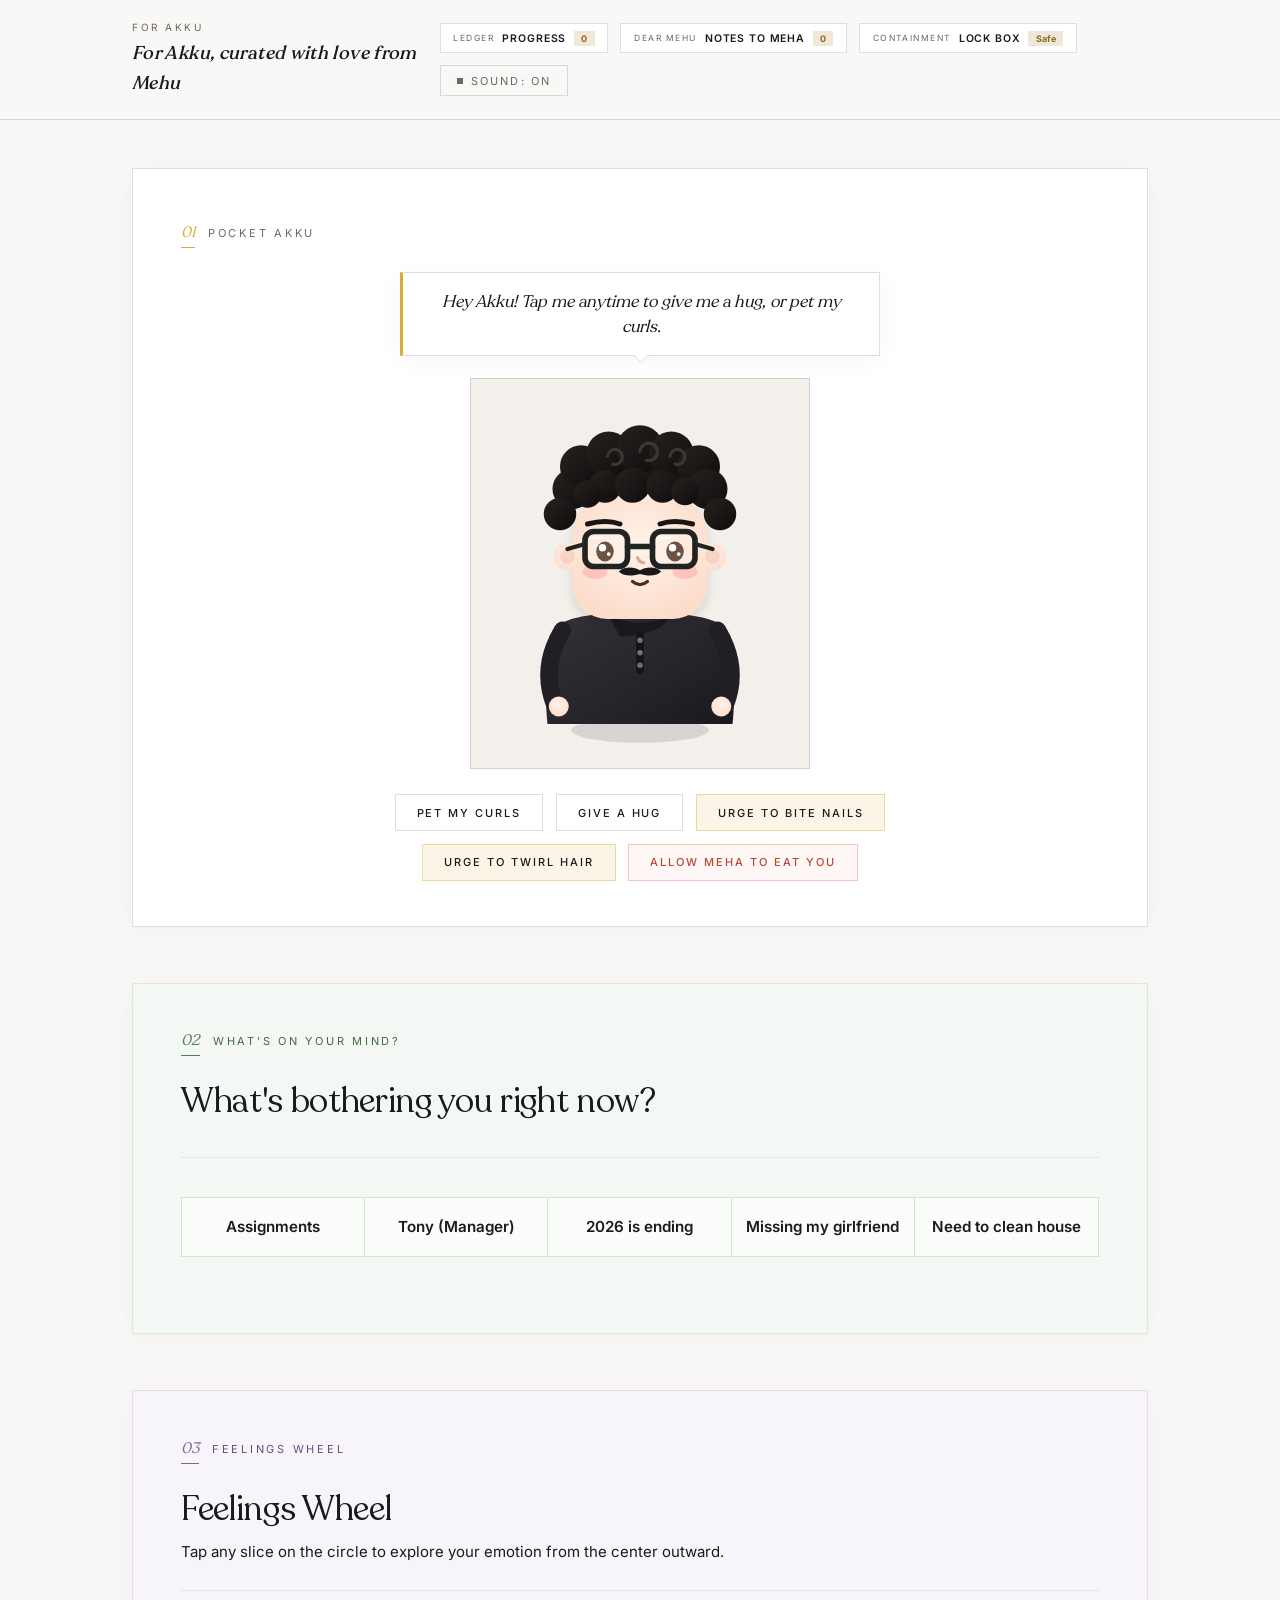
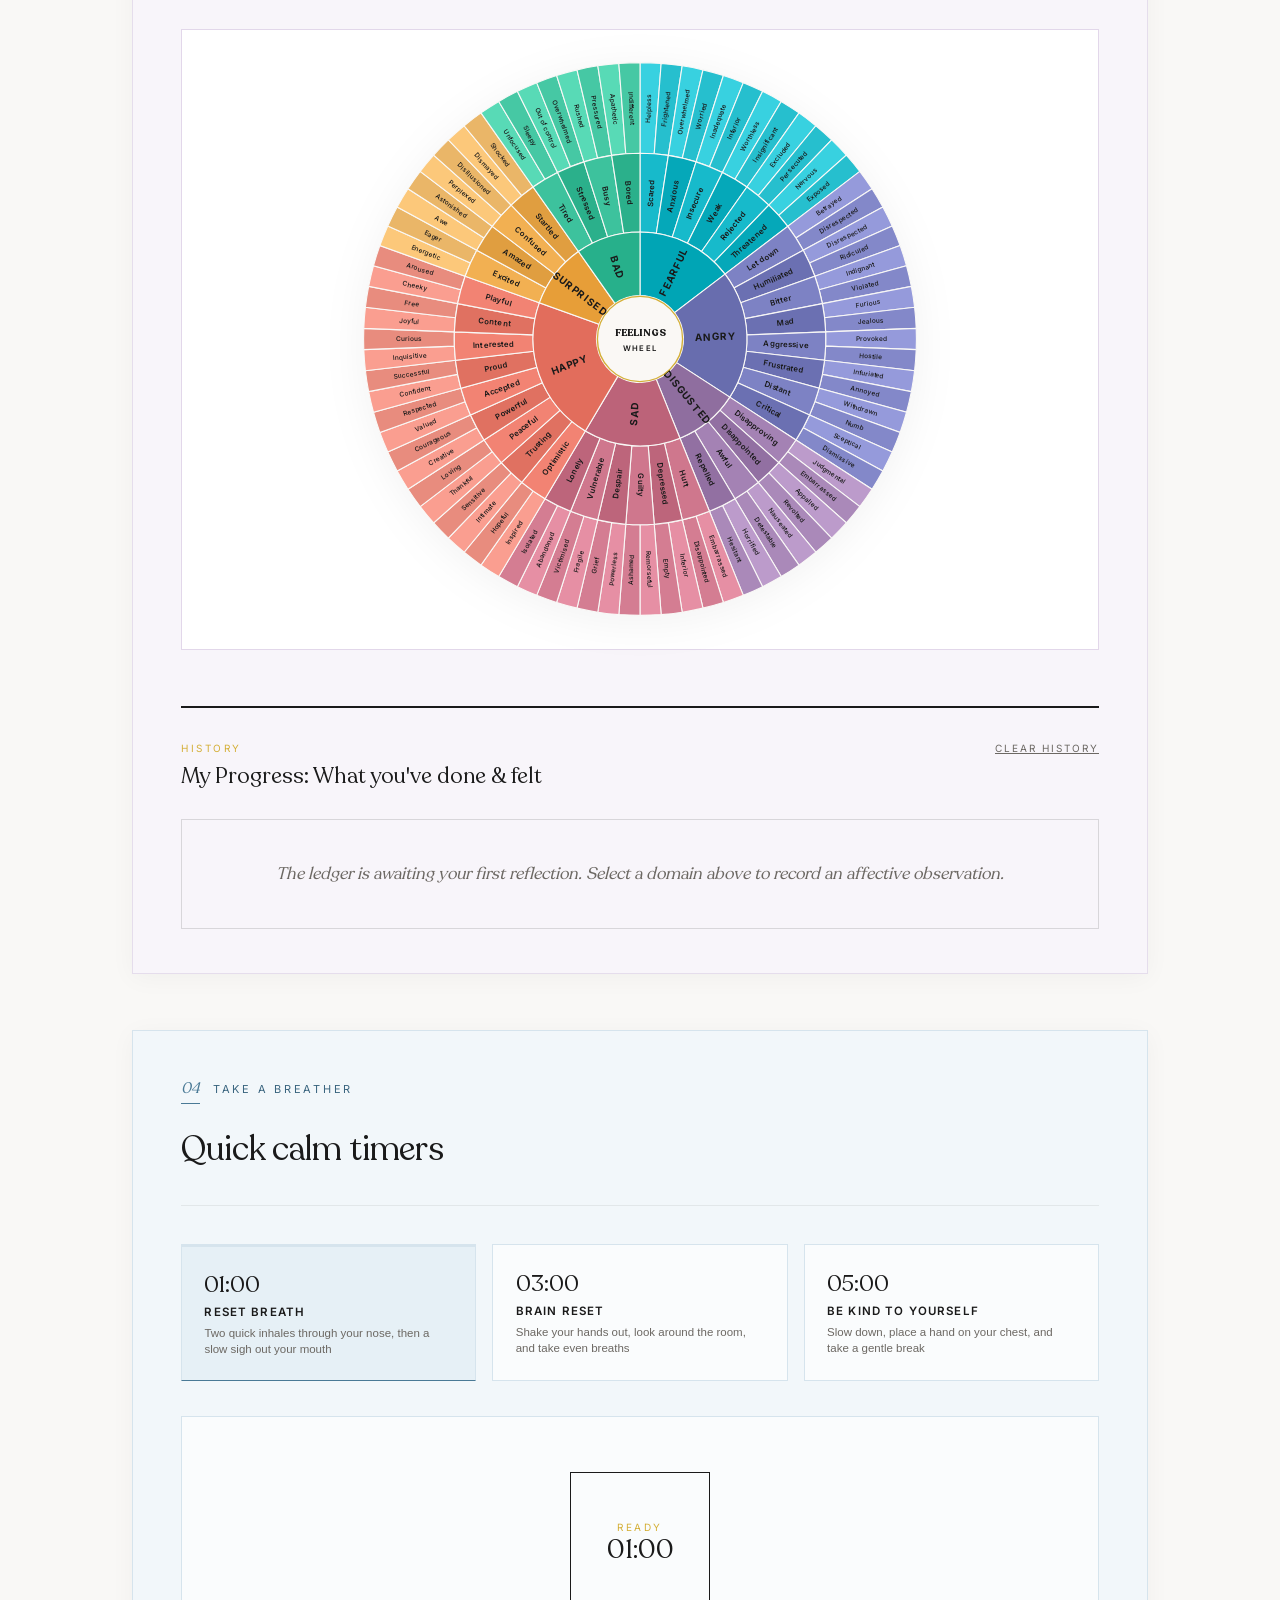
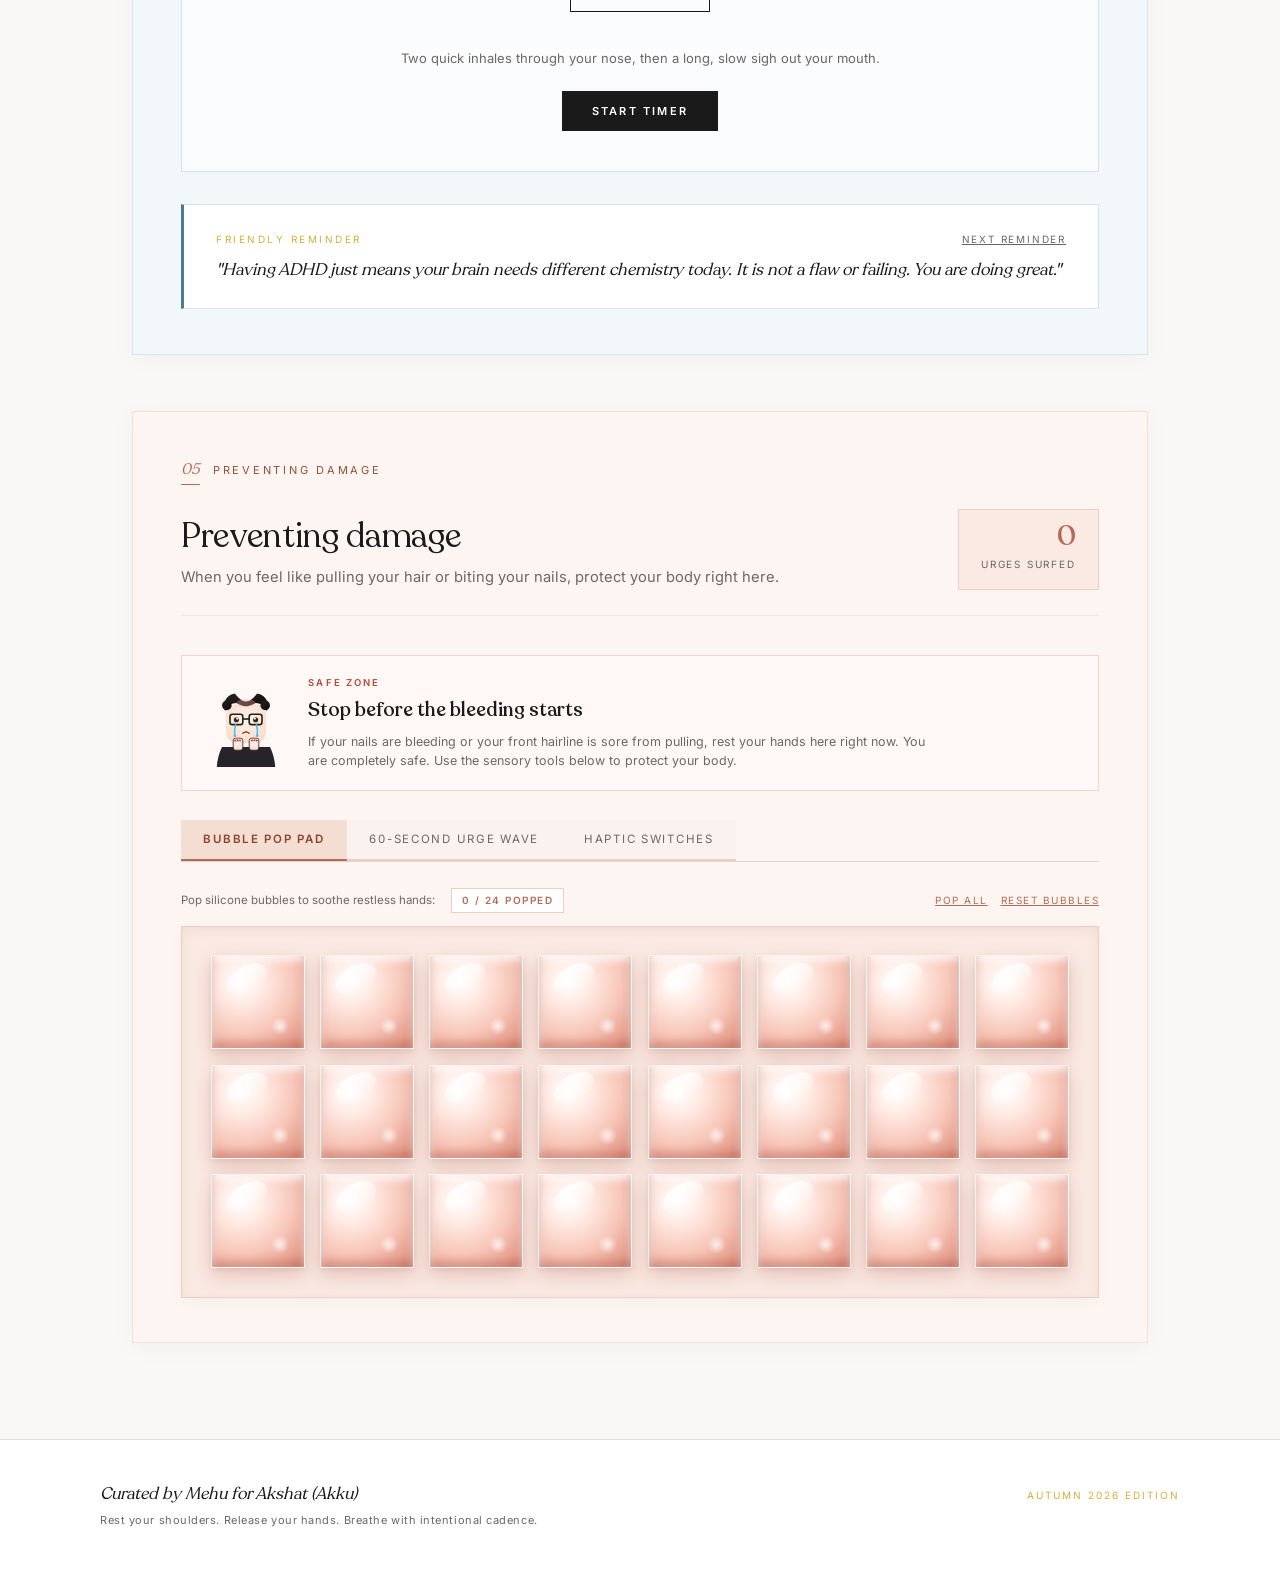
==== commit c2e3b695: "Deploy: mechanical switch deck, phone lock box timer, 82-slice feelings wheel, urge streak reinforce" ====
--- a/index.html
+++ b/index.html
@@ -39,15 +39,20 @@
           <span class="nav-btn-text">Notes to Meha</span>
           <span class="nav-btn-badge" id="notesCountBadge">0</span>
         </button>
-        <button id="soundToggle" class="minimal-toggle" title="Toggle Acoustic Feedback" aria-label="Toggle Sound">
+        <button id="topLockboxBtn" class="editorial-nav-btn" title="Phone in Lock Box timer" aria-label="Phone Lock Box">
+          <span class="nav-btn-tag">Containment</span>
+          <span class="nav-btn-text">Lock Box</span>
+          <span class="nav-btn-badge" id="lockboxStatusBadge">Safe</span>
+        </button>
+        <button id="soundToggle" class="minimal-toggle sound-on" title="Toggle Acoustic Feedback" aria-label="Toggle Sound">
           <span class="toggle-dot"></span>
-          <span class="toggle-text" id="soundStatusText">Sound: Off</span>
+          <span class="toggle-text" id="soundStatusText">Sound: On</span>
         </button>
       </div>
     </div>
   </header>
 
-  <!-- Editorial Slide-Over Drawer: Progress & Notes to Meha -->
+  <!-- Editorial Slide-Over Drawer: Progress & Notes to Meha & Lock Box -->
   <div class="editorial-drawer-overlay" id="drawerOverlay" style="display: none;">
     <div class="editorial-drawer" id="editorialDrawer">
       <div class="drawer-header">
@@ -59,6 +64,10 @@
           <button class="drawer-tab" id="drawerTabNotes" data-tab="notes">
             <span>Notes to Meha</span>
             <span class="drawer-count-badge" id="drawerNotesBadge">0</span>
+          </button>
+          <button class="drawer-tab" id="drawerTabLockbox" data-tab="lockbox">
+            <span>Phone Lock Box</span>
+            <span class="drawer-count-badge" id="drawerLockboxBadge">Ready</span>
           </button>
         </div>
         <button class="drawer-close-btn" id="drawerCloseBtn" aria-label="Close panel">Close</button>
@@ -93,6 +102,69 @@
         </div>
         <div class="drawer-entries-list" id="drawerNotesList">
           <!-- Dynamically populated with saved notes -->
+        </div>
+      </div>
+
+      <!-- Panel 3: Phone Lock Box Timer -->
+      <div class="drawer-panel" id="drawerPanelLockbox">
+        <div class="lockbox-container-box">
+          <span class="composer-overline">Cognitive RAM Protection</span>
+          <h4 class="composer-title">Phone in Lock Box</h4>
+          <p class="lockbox-desc">
+            Place your phone out of sight (in a drawer, bag, or another room). Set your focus duration below to lock away digital distraction and protect your working memory.
+          </p>
+
+          <!-- Visual Vault Graphic -->
+          <div class="vault-visual-card" id="vaultVisualCard">
+            <div class="vault-safe-door" id="vaultSafeDoor">
+              <div class="vault-dial" id="vaultDial">
+                <div class="dial-notch"></div>
+                <div class="dial-center"></div>
+              </div>
+              <div class="vault-status-indicator">
+                <span class="vault-status-dot" id="vaultStatusDot"></span>
+                <span class="vault-status-label" id="vaultStatusLabel">VAULT UNLOCKED // STANDBY</span>
+              </div>
+            </div>
+            <div class="vault-timer-display" id="vaultTimerDisplay">15:00</div>
+            <span class="vault-subcue" id="vaultSubcue">Select duration and seal phone away</span>
+          </div>
+
+          <!-- Preset Duration Buttons -->
+          <div class="lockbox-presets-row">
+            <button class="lockbox-preset-btn active" data-mins="15">15 Min</button>
+            <button class="lockbox-preset-btn" data-mins="25">25 Min</button>
+            <button class="lockbox-preset-btn" data-mins="45">45 Min</button>
+            <button class="lockbox-preset-btn" data-mins="60">60 Min</button>
+          </div>
+
+          <!-- Custom Minutes Input -->
+          <div class="lockbox-custom-row">
+            <label class="custom-mins-label" for="customMinsInput">Custom Minutes:</label>
+            <input type="number" id="customMinsInput" class="custom-mins-input" min="1" max="180" placeholder="e.g. 30" />
+            <button id="setCustomMinsBtn" class="custom-mins-set-btn">Set</button>
+          </div>
+
+          <!-- Action Buttons -->
+          <div class="lockbox-actions">
+            <button id="startLockboxBtn" class="luxury-action-btn" style="width: 100%;">Lock Phone in Vault</button>
+            <button id="cancelLockboxBtn" class="cancel-timer-btn" style="display: none; width: 100%; margin-top: 0.6rem;">Unlock Vault Early</button>
+          </div>
+
+          <div id="lockboxCompletionNotice" class="step-done-notice" style="display: none; margin-top: 1rem; width: 100%; text-align: center;">
+            Phone Unlocked! Successfully protected your focus.
+          </div>
+        </div>
+
+        <div class="notes-history-header">
+          <span class="history-label">Lock Box Rules for Akku</span>
+        </div>
+        <div class="lockbox-rules-card">
+          <p class="drawer-entry-note">
+            1. Once the vault is sealed, your phone remains completely untouched.<br>
+            2. If an urgent urge to check notifications appears, use the 24 bubble pad or mechanical switches instead.<br>
+            3. When the lock timer rings, you have officially protected your prefrontal bandwidth.
+          </p>
         </div>
       </div>
     </div>
@@ -664,7 +736,7 @@
       <div class="tactile-tabs-row">
         <button class="tactile-tab active" data-tab="matrix">Bubble pop pad</button>
         <button class="tactile-tab" data-tab="surfer">60-Second urge wave</button>
-        <button class="tactile-tab" data-tab="stone">Smooth worry stone</button>
+        <button class="tactile-tab" data-tab="switch">Haptic switches</button>
       </div>
 
       <!-- Tool 1: Tactile Bubble Pop Matrix -->
@@ -727,23 +799,78 @@
         </div>
       </div>
 
-      <!-- Tool 3: Alabaster Worry Stone -->
-      <div class="tactile-panel" id="panelStone">
-        <div class="worry-stone-editorial">
-          <p class="stone-instruction-line">Glide your thumb across the smooth indentation. Feel the physical tension melt away.</p>
-          <div class="stone-container">
-            <div class="alabaster-stone" id="alabasterStone" role="button" aria-label="Smooth worry stone">
-              <div class="stone-concave-groove">
-                <span class="stone-groove-cue">Thumb rest</span>
+      <!-- Tool 3: Mechanical Haptic Switch Deck -->
+      <div class="tactile-panel" id="panelSwitch">
+        <div class="switch-editorial-box">
+          <p class="stone-instruction-line">Heavy tactile click resistance designed to conquer nail-biting and hair-pulling impulses. Click with mouse, tap on touch, or press keyboard keys 1, 2, 3, 4.</p>
+          
+          <div class="switch-deck-chassis">
+            <div class="switch-deck-top-bar">
+              <span class="switch-chassis-label">Haptic Switch Deck</span>
+              <div class="switch-counter-badge">
+                <span class="switch-counter-digits" id="switchClickDigits">0</span>
+                <span class="switch-counter-label">Clicks</span>
               </div>
-              <span class="stone-inscription">Steadiness</span>
-              <div class="stone-glow-point" id="stoneGlowPoint"></div>
             </div>
-          </div>
-          <div class="stone-metrics-line">
-            <span class="stone-count-badge" id="stoneRubCount">0</span>
-            <span class="stone-count-text">Gentle strokes</span>
-            <span class="stone-milestone-cue" id="stoneMilestoneCue">Rub smoothly to relax</span>
+
+            <div class="switch-keys-grid">
+              <!-- Switch 1: Blue Clicky -->
+              <div class="mech-key-wrap" data-key-idx="0">
+                <button class="mech-key mech-key-blue" id="mechKey0" aria-label="Blue Clicky Switch (Key 1)">
+                  <span class="mech-keycap">
+                    <span class="key-shortcut-tag">1</span>
+                    <span class="key-profile-name">Blue Clicky</span>
+                    <span class="key-force-spec">60g Snap</span>
+                  </span>
+                  <span class="mech-stem mech-stem-blue"></span>
+                </button>
+                <span class="key-subdesc">Crisp leaf click</span>
+              </div>
+
+              <!-- Switch 2: Heavy Jade -->
+              <div class="mech-key-wrap" data-key-idx="1">
+                <button class="mech-key mech-key-jade" id="mechKey1" aria-label="Heavy Jade Switch (Key 2)">
+                  <span class="mech-keycap">
+                    <span class="key-shortcut-tag">2</span>
+                    <span class="key-profile-name">Heavy Jade</span>
+                    <span class="key-force-spec">75g Clack</span>
+                  </span>
+                  <span class="mech-stem mech-stem-jade"></span>
+                </button>
+                <span class="key-subdesc">Deep tactile clack</span>
+              </div>
+
+              <!-- Switch 3: Bubble Thock -->
+              <div class="mech-key-wrap" data-key-idx="2">
+                <button class="mech-key mech-key-thock" id="mechKey2" aria-label="Bubble Thock Switch (Key 3)">
+                  <span class="mech-keycap">
+                    <span class="key-shortcut-tag">3</span>
+                    <span class="key-profile-name">Bubble Thock</span>
+                    <span class="key-force-spec">55g Hollow</span>
+                  </span>
+                  <span class="mech-stem mech-stem-thock"></span>
+                </button>
+                <span class="key-subdesc">Acoustic deep thock</span>
+              </div>
+
+              <!-- Switch 4: Cream Linear -->
+              <div class="mech-key-wrap" data-key-idx="3">
+                <button class="mech-key mech-key-cream" id="mechKey3" aria-label="Cream Linear Switch (Key 4)">
+                  <span class="mech-keycap">
+                    <span class="key-shortcut-tag">4</span>
+                    <span class="key-profile-name">Cream Linear</span>
+                    <span class="key-force-spec">45g Butter</span>
+                  </span>
+                  <span class="mech-stem mech-stem-cream"></span>
+                </button>
+                <span class="key-subdesc">Silky smooth glide</span>
+              </div>
+            </div>
+
+            <div class="switch-deck-footer">
+              <span class="switch-milestone-text" id="switchMilestoneCue">Press keys repeatedly whenever you feel the urge to bite or twirl...</span>
+              <button class="switch-reset-btn" id="switchResetBtn">Reset Clicks</button>
+            </div>
           </div>
         </div>
       </div>
--- a/style.css
+++ b/style.css
@@ -1226,21 +1226,21 @@
   font-family: var(--font-sans);
   font-size: 11px;
   font-weight: 700;
-  letter-spacing: 0.12em;
+  letter-spacing: 0.1em;
 }
 
 .wheel-text-sec {
   font-family: var(--font-sans);
-  font-size: 9.5px;
+  font-size: 8.5px;
   font-weight: 600;
-  letter-spacing: 0.04em;
+  letter-spacing: 0.02em;
 }
 
 .wheel-text-tert {
   font-family: var(--font-sans);
-  font-size: 8px;
+  font-size: 7.2px;
   font-weight: 500;
-  letter-spacing: 0.02em;
+  letter-spacing: 0em;
 }
 
 .wheel-hub-circle {
@@ -2117,142 +2117,432 @@
   gap: 0.8rem;
 }
 
-/* Tool 3: Alabaster Worry Stone (Tactile Ergonomic Pebble) */
-.worry-stone-editorial {
+/* Tool 3: Mechanical Haptic Switch Deck */
+.switch-editorial-box {
   border: 1px solid #EDCEBF;
   background: #FAF2EE;
-  padding: 2.4rem;
+  padding: 2.2rem;
   display: flex;
   flex-direction: column;
   align-items: center;
   text-align: center;
 }
 
-.stone-instruction-line {
+.switch-deck-chassis {
+  width: 100%;
+  max-width: 620px;
+  background: #FFFFFF;
+  border: 1px solid #E6C4B4;
+  box-shadow: 0 8px 24px rgba(180, 110, 95, 0.12), inset 0 1px 0 #FFFFFF;
+  padding: 1.6rem;
+  margin-top: 1rem;
+}
+
+.switch-deck-top-bar {
+  display: flex;
+  justify-content: space-between;
+  align-items: center;
+  border-bottom: 1px solid #F0D5C9;
+  padding-bottom: 0.8rem;
+  margin-bottom: 1.4rem;
+}
+
+.switch-chassis-label {
+  font-family: var(--font-sans);
+  font-size: 10px;
+  font-weight: 600;
+  letter-spacing: 0.16em;
+  text-transform: uppercase;
+  color: var(--muted);
+}
+
+.switch-counter-badge {
+  display: flex;
+  align-items: center;
+  gap: 0.4rem;
+  background: #FDF6F2;
+  border: 1px solid #ECC9BA;
+  padding: 0.25rem 0.7rem;
+}
+
+.switch-counter-digits {
+  font-family: var(--font-serif);
+  font-size: 1.25rem;
+  font-weight: 700;
+  color: var(--fg);
+}
+
+.switch-counter-label {
+  font-family: var(--font-sans);
+  font-size: 9px;
+  letter-spacing: 0.15em;
+  text-transform: uppercase;
+  color: var(--muted);
+}
+
+.switch-keys-grid {
+  display: grid;
+  grid-template-columns: repeat(4, 1fr);
+  gap: 1rem;
+  margin-bottom: 1.4rem;
+}
+
+@media (max-width: 600px) {
+  .switch-keys-grid {
+    grid-template-columns: repeat(2, 1fr);
+  }
+}
+
+.mech-key-wrap {
+  display: flex;
+  flex-direction: column;
+  align-items: center;
+  gap: 0.5rem;
+}
+
+.mech-key {
+  width: 100%;
+  aspect-ratio: 1 / 1.1;
+  background: #FAF7F4;
+  border: 2px solid #E0C0B0;
+  box-shadow:
+    0 8px 0 #C99E8C,
+    0 12px 18px rgba(160, 90, 75, 0.22);
+  cursor: pointer;
+  position: relative;
+  display: flex;
+  flex-direction: column;
+  align-items: center;
+  justify-content: center;
+  padding: 0.6rem;
+  transition: transform 0.08s ease, box-shadow 0.08s ease;
+  user-select: none;
+  -webkit-user-select: none;
+}
+
+.mech-key:hover {
+  border-color: #D4AF37;
+  transform: translateY(-2px);
+  box-shadow:
+    0 10px 0 #C99E8C,
+    0 14px 22px rgba(160, 90, 75, 0.28);
+}
+
+.mech-key:active,
+.mech-key.pressed {
+  transform: translateY(6px);
+  box-shadow:
+    0 2px 0 #C99E8C,
+    0 4px 8px rgba(160, 90, 75, 0.18);
+  border-color: #D4AF37;
+}
+
+.mech-keycap {
+  display: flex;
+  flex-direction: column;
+  align-items: center;
+  justify-content: center;
+  gap: 0.2rem;
+  width: 100%;
+}
+
+.key-shortcut-tag {
+  font-family: var(--font-sans);
+  font-size: 9px;
+  font-weight: 700;
+  letter-spacing: 0.1em;
+  color: var(--muted);
+  background: rgba(0, 0, 0, 0.04);
+  padding: 0.1rem 0.35rem;
+  border: 1px solid rgba(0, 0, 0, 0.08);
+}
+
+.key-profile-name {
+  font-family: var(--font-serif);
   font-size: 13px;
-  color: var(--muted);
-  margin-bottom: 1.5rem;
-}
-
-.stone-container {
-  display: flex;
-  justify-content: center;
-  align-items: center;
-  margin: 1rem 0;
-}
-
-.alabaster-stone {
-  width: 175px;
-  height: 235px;
-  border-radius: 75px 75px 60px 60px / 100px 100px 85px 85px;
-  background: radial-gradient(circle at 35% 25%, #FFFFFF 0%, #FCF8F4 45%, #F2E8E0 80%, #E8D9CE 100%);
-  border: 1px solid rgba(212, 175, 55, 0.35);
-  box-shadow:
-    0 16px 40px rgba(180, 140, 120, 0.2),
-    0 4px 12px rgba(0, 0, 0, 0.05),
-    inset 0 3px 8px rgba(255, 255, 255, 0.95),
-    inset 0 -5px 12px rgba(190, 160, 140, 0.18);
+  font-weight: 600;
+  color: var(--fg);
+  white-space: nowrap;
+}
+
+.key-force-spec {
+  font-family: var(--font-sans);
+  font-size: 9px;
+  letter-spacing: 0.12em;
+  text-transform: uppercase;
+  color: var(--muted);
+}
+
+.key-subdesc {
+  font-family: var(--font-sans);
+  font-size: 10.5px;
+  color: var(--muted);
+  white-space: nowrap;
+}
+
+/* Individual Key Accent Colors */
+.mech-key-blue {
+  background: linear-gradient(180deg, #FFFFFF 0%, #F0F4FA 100%);
+  border-top: 3px solid #2B6CB0;
+}
+.mech-key-jade {
+  background: linear-gradient(180deg, #FFFFFF 0%, #F0F8F4 100%);
+  border-top: 3px solid #2E7D32;
+}
+.mech-key-thock {
+  background: linear-gradient(180deg, #FFFFFF 0%, #FAF2ED 100%);
+  border-top: 3px solid #C05621;
+}
+.mech-key-cream {
+  background: linear-gradient(180deg, #FFFFFF 0%, #FFFDF9 100%);
+  border-top: 3px solid #D4AF37;
+}
+
+.switch-deck-footer {
+  display: flex;
+  justify-content: space-between;
+  align-items: center;
+  border-top: 1px solid #F0D5C9;
+  padding-top: 1rem;
+  flex-wrap: wrap;
+  gap: 0.8rem;
+}
+
+.switch-milestone-text {
+  font-family: var(--font-sans);
+  font-size: 12px;
+  color: var(--muted);
+  font-style: italic;
+  text-align: left;
+  flex: 1;
+}
+
+.switch-reset-btn {
+  background: none;
+  border: none;
+  font-family: var(--font-sans);
+  font-size: 10px;
+  letter-spacing: 0.14em;
+  text-transform: uppercase;
+  color: var(--muted);
+  cursor: pointer;
+  text-decoration: underline;
+}
+
+.switch-reset-btn:hover {
+  color: #B44A36;
+}
+
+/* Streak Bump Animation for Urges Surfed */
+.streak-digits.streak-bump {
+  animation: streakBumpAnim 0.7s cubic-bezier(0.34, 1.56, 0.64, 1);
+}
+
+@keyframes streakBumpAnim {
+  0% { transform: scale(1); color: var(--fg); }
+  35% { transform: scale(1.4); color: #B44A36; text-shadow: 0 0 16px rgba(212, 175, 55, 0.5); }
+  100% { transform: scale(1); color: var(--fg); }
+}
+
+/* Phone Lock Box Drawer Panel */
+.lockbox-container-box {
+  background: #FFFDF9;
+  border: 1px solid #EFE4D2;
+  padding: 1.4rem;
+  margin-bottom: 1.8rem;
+}
+
+.lockbox-desc {
+  font-family: var(--font-sans);
+  font-size: 12.5px;
+  color: var(--muted);
+  line-height: 1.55;
+  margin-bottom: 1.2rem;
+}
+
+.vault-visual-card {
+  background: #1A1A1A;
+  color: #FAF8F5;
+  border: 1px solid #333333;
+  padding: 1.8rem 1.4rem;
   display: flex;
   flex-direction: column;
   align-items: center;
-  justify-content: center;
-  cursor: grab;
-  user-select: none;
+  text-align: center;
+  margin-bottom: 1.4rem;
   position: relative;
   overflow: hidden;
-  transition: transform 0.15s ease, box-shadow 0.15s ease;
-  touch-action: none;
-}
-
-.alabaster-stone:hover {
-  box-shadow:
-    0 20px 48px rgba(212, 175, 55, 0.25),
-    0 6px 16px rgba(0, 0, 0, 0.06),
-    inset 0 2px 8px rgba(255, 255, 255, 1);
-  transform: translateY(-2px);
-}
-
-.alabaster-stone:active {
-  cursor: grabbing;
-  transform: scale(0.97);
-}
-
-.stone-concave-groove {
-  width: 85px;
-  height: 115px;
+  box-shadow: inset 0 2px 10px rgba(0, 0, 0, 0.4);
+}
+
+.vault-safe-door {
+  display: flex;
+  flex-direction: column;
+  align-items: center;
+  margin-bottom: 0.8rem;
+}
+
+.vault-dial {
+  width: 72px;
+  height: 72px;
   border-radius: 50%;
-  background: radial-gradient(ellipse at 50% 45%, rgba(190, 155, 135, 0.25) 0%, rgba(200, 170, 150, 0.1) 60%, transparent 85%);
-  box-shadow: inset 0 4px 14px rgba(120, 90, 75, 0.16), 0 2px 4px rgba(255, 255, 255, 0.85);
-  border: 1px solid rgba(190, 160, 140, 0.25);
+  background: radial-gradient(circle at 35% 30%, #3A3A3A 0%, #1A1A1A 70%, #0F0F0F 100%);
+  border: 2px solid #D4AF37;
+  box-shadow: 0 4px 14px rgba(0, 0, 0, 0.6), inset 0 2px 4px rgba(255, 255, 255, 0.2);
+  position: relative;
   display: flex;
   align-items: center;
   justify-content: center;
-}
-
-.stone-groove-cue {
-  font-family: var(--font-sans);
-  font-size: 9px;
-  letter-spacing: 0.2em;
-  text-transform: uppercase;
-  color: rgba(140, 110, 95, 0.65);
-  pointer-events: none;
-}
-
-.stone-inscription {
-  margin-top: 1.2rem;
+  margin-bottom: 0.8rem;
+  transition: transform 0.6s cubic-bezier(0.34, 1.56, 0.64, 1);
+}
+
+.dial-notch {
+  position: absolute;
+  top: 5px;
+  width: 4px;
+  height: 12px;
+  background: #D4AF37;
+  border-radius: 2px;
+}
+
+.dial-center {
+  width: 22px;
+  height: 22px;
+  border-radius: 50%;
+  background: #1A1A1A;
+  border: 1px solid #666666;
+}
+
+.vault-dial.locked {
+  transform: rotate(180deg);
+  border-color: #557E55;
+}
+
+.vault-status-indicator {
+  display: flex;
+  align-items: center;
+  gap: 0.5rem;
+}
+
+.vault-status-dot {
+  width: 7px;
+  height: 7px;
+  border-radius: 50%;
+  background: #D4AF37;
+  box-shadow: 0 0 8px #D4AF37;
+}
+
+.vault-status-dot.active {
+  background: #4ADE80;
+  box-shadow: 0 0 10px #4ADE80;
+  animation: pulseDot 1.5s infinite;
+}
+
+@keyframes pulseDot {
+  0%, 100% { transform: scale(1); opacity: 1; }
+  50% { transform: scale(1.3); opacity: 0.7; }
+}
+
+.vault-status-label {
+  font-family: var(--font-sans);
+  font-size: 9.5px;
+  font-weight: 700;
+  letter-spacing: 0.16em;
+  text-transform: uppercase;
+  color: #CCCCCC;
+}
+
+.vault-timer-display {
   font-family: var(--font-serif);
-  font-size: 13px;
-  letter-spacing: 0.15em;
-  text-transform: uppercase;
-  color: #A08272;
-}
-
-.stone-glow-point {
-  position: absolute;
+  font-size: 2.8rem;
+  font-weight: 700;
+  color: #FFFFFF;
+  letter-spacing: 0.05em;
+  margin: 0.4rem 0;
+}
+
+.vault-subcue {
+  font-family: var(--font-sans);
+  font-size: 11px;
+  letter-spacing: 0.1em;
+  text-transform: uppercase;
+  color: #999999;
+}
+
+.lockbox-presets-row {
+  display: grid;
+  grid-template-columns: repeat(4, 1fr);
+  gap: 0.5rem;
+  margin-bottom: 1rem;
+}
+
+.lockbox-preset-btn {
+  background: #FFFFFF;
+  border: 1px solid var(--border);
+  padding: 0.55rem 0.2rem;
+  font-family: var(--font-sans);
+  font-size: 11px;
+  font-weight: 600;
+  color: var(--fg);
+  cursor: pointer;
+  transition: var(--transition-fast);
+}
+
+.lockbox-preset-btn:hover {
+  border-color: var(--gold);
+}
+
+.lockbox-preset-btn.active {
+  background: #1A1A1A;
+  color: #FFFFFF;
+  border-color: #1A1A1A;
+}
+
+.lockbox-custom-row {
+  display: flex;
+  align-items: center;
+  gap: 0.6rem;
+  margin-bottom: 1.2rem;
+}
+
+.custom-mins-label {
+  font-family: var(--font-sans);
+  font-size: 11px;
+  color: var(--muted);
+  white-space: nowrap;
+}
+
+.custom-mins-input {
   width: 90px;
-  height: 90px;
-  border-radius: 50%;
-  background: radial-gradient(circle, rgba(255, 245, 230, 0.8) 0%, rgba(212, 175, 55, 0.25) 50%, transparent 70%);
-  pointer-events: none;
-  transform: translate(-50%, -50%);
-  opacity: 0;
-  transition: opacity 0.2s ease;
-}
-
-.alabaster-stone:active .stone-glow-point {
-  opacity: 1;
-}
-
-.stone-metrics-line {
-  margin-top: 1.4rem;
-  display: flex;
-  align-items: center;
-  gap: 0.8rem;
-  flex-wrap: wrap;
-  justify-content: center;
-}
-
-.stone-count-badge {
-  font-family: var(--font-serif);
-  font-size: 1.4rem;
-  font-weight: 700;
-  color: #B46B55;
-}
-
-.stone-count-text {
-  font-family: var(--font-sans);
-  font-size: 10px;
-  letter-spacing: 0.18em;
-  text-transform: uppercase;
-  color: var(--muted);
-}
-
-.stone-milestone-cue {
-  font-family: var(--font-sans);
-  font-size: 11px;
-  color: #8C4430;
-  font-style: italic;
-  margin-left: 0.5rem;
+  border: 1px solid var(--border);
+  background: #FFFFFF;
+  padding: 0.45rem 0.6rem;
+  font-family: var(--font-sans);
+  font-size: 12px;
+  color: var(--fg);
+}
+
+.custom-mins-set-btn {
+  background: #FAF7F2;
+  border: 1px solid var(--border);
+  padding: 0.45rem 0.8rem;
+  font-family: var(--font-sans);
+  font-size: 10.5px;
+  font-weight: 600;
+  letter-spacing: 0.1em;
+  text-transform: uppercase;
+  cursor: pointer;
+}
+
+.custom-mins-set-btn:hover {
+  border-color: var(--gold);
+}
+
+.lockbox-rules-card {
+  background: #FFFFFF;
+  border: 1px solid var(--border);
+  padding: 1.2rem;
 }
 
 /* ==========================================================================
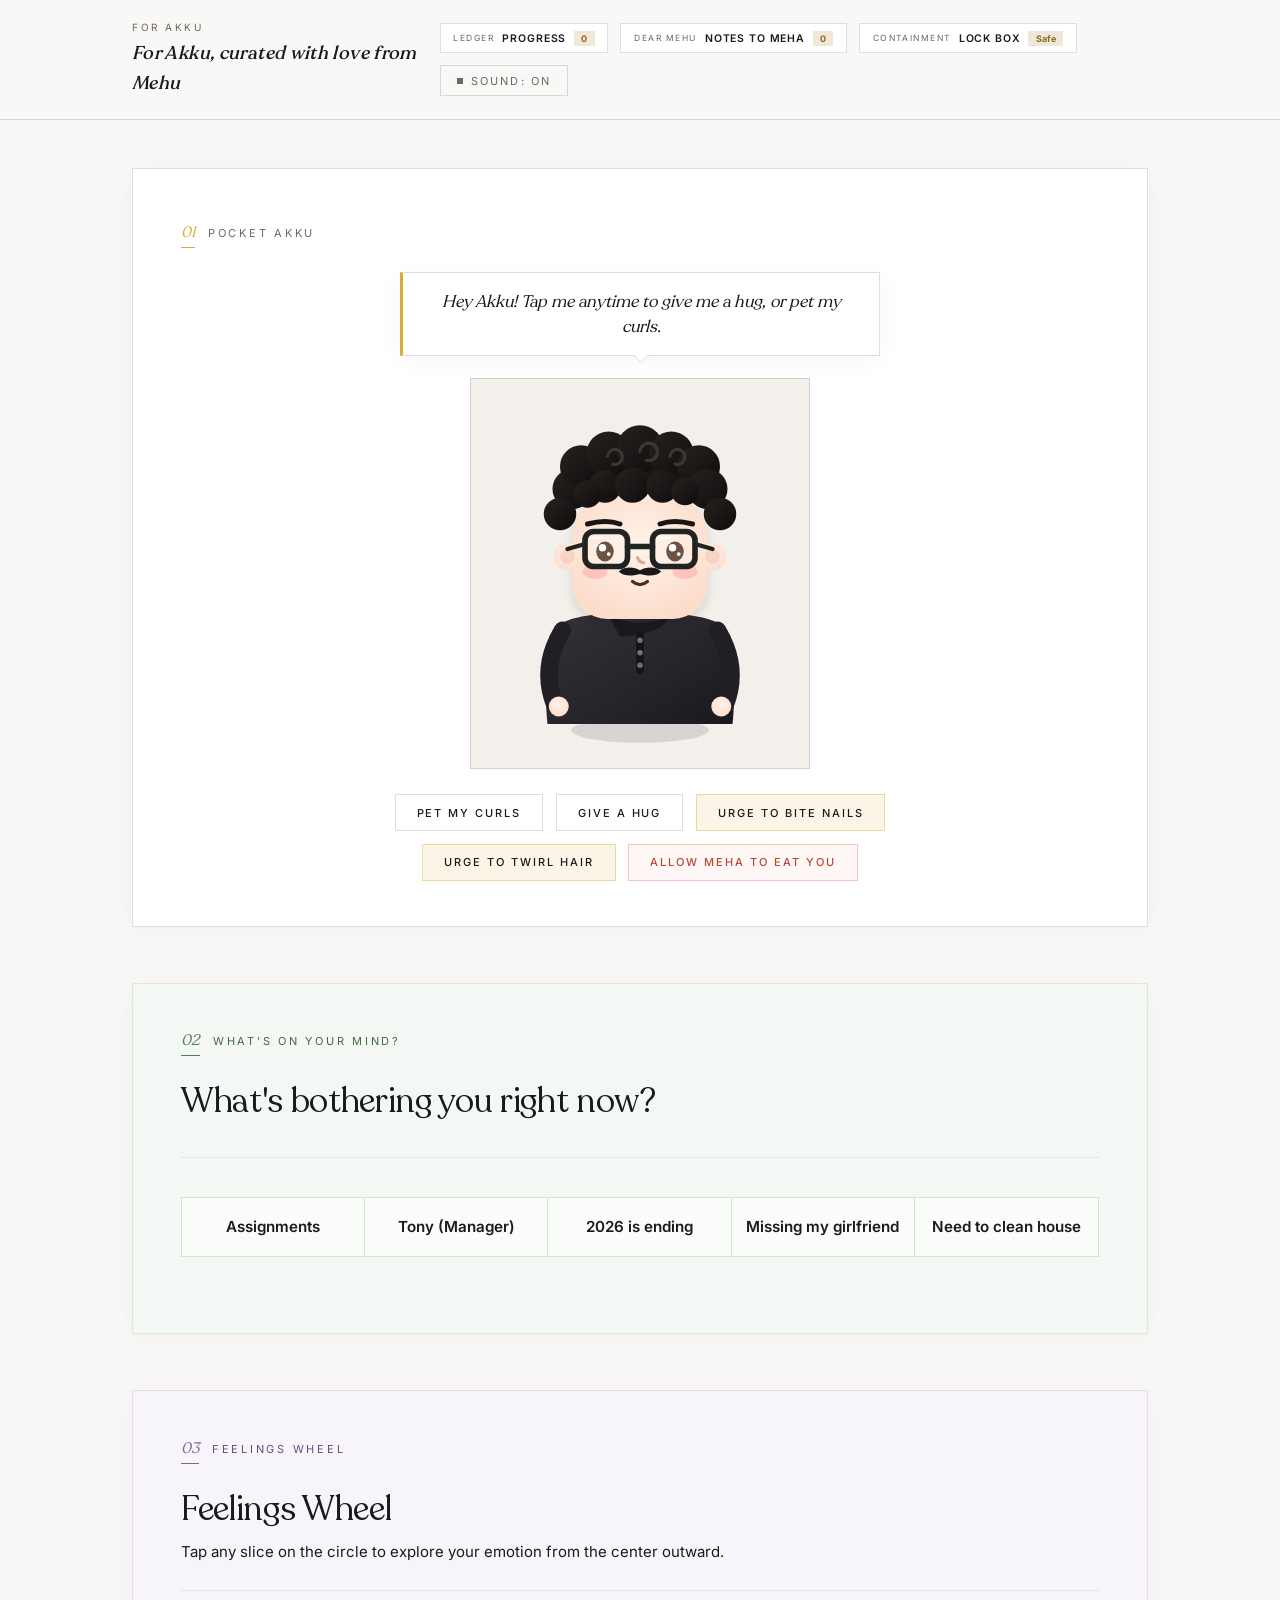
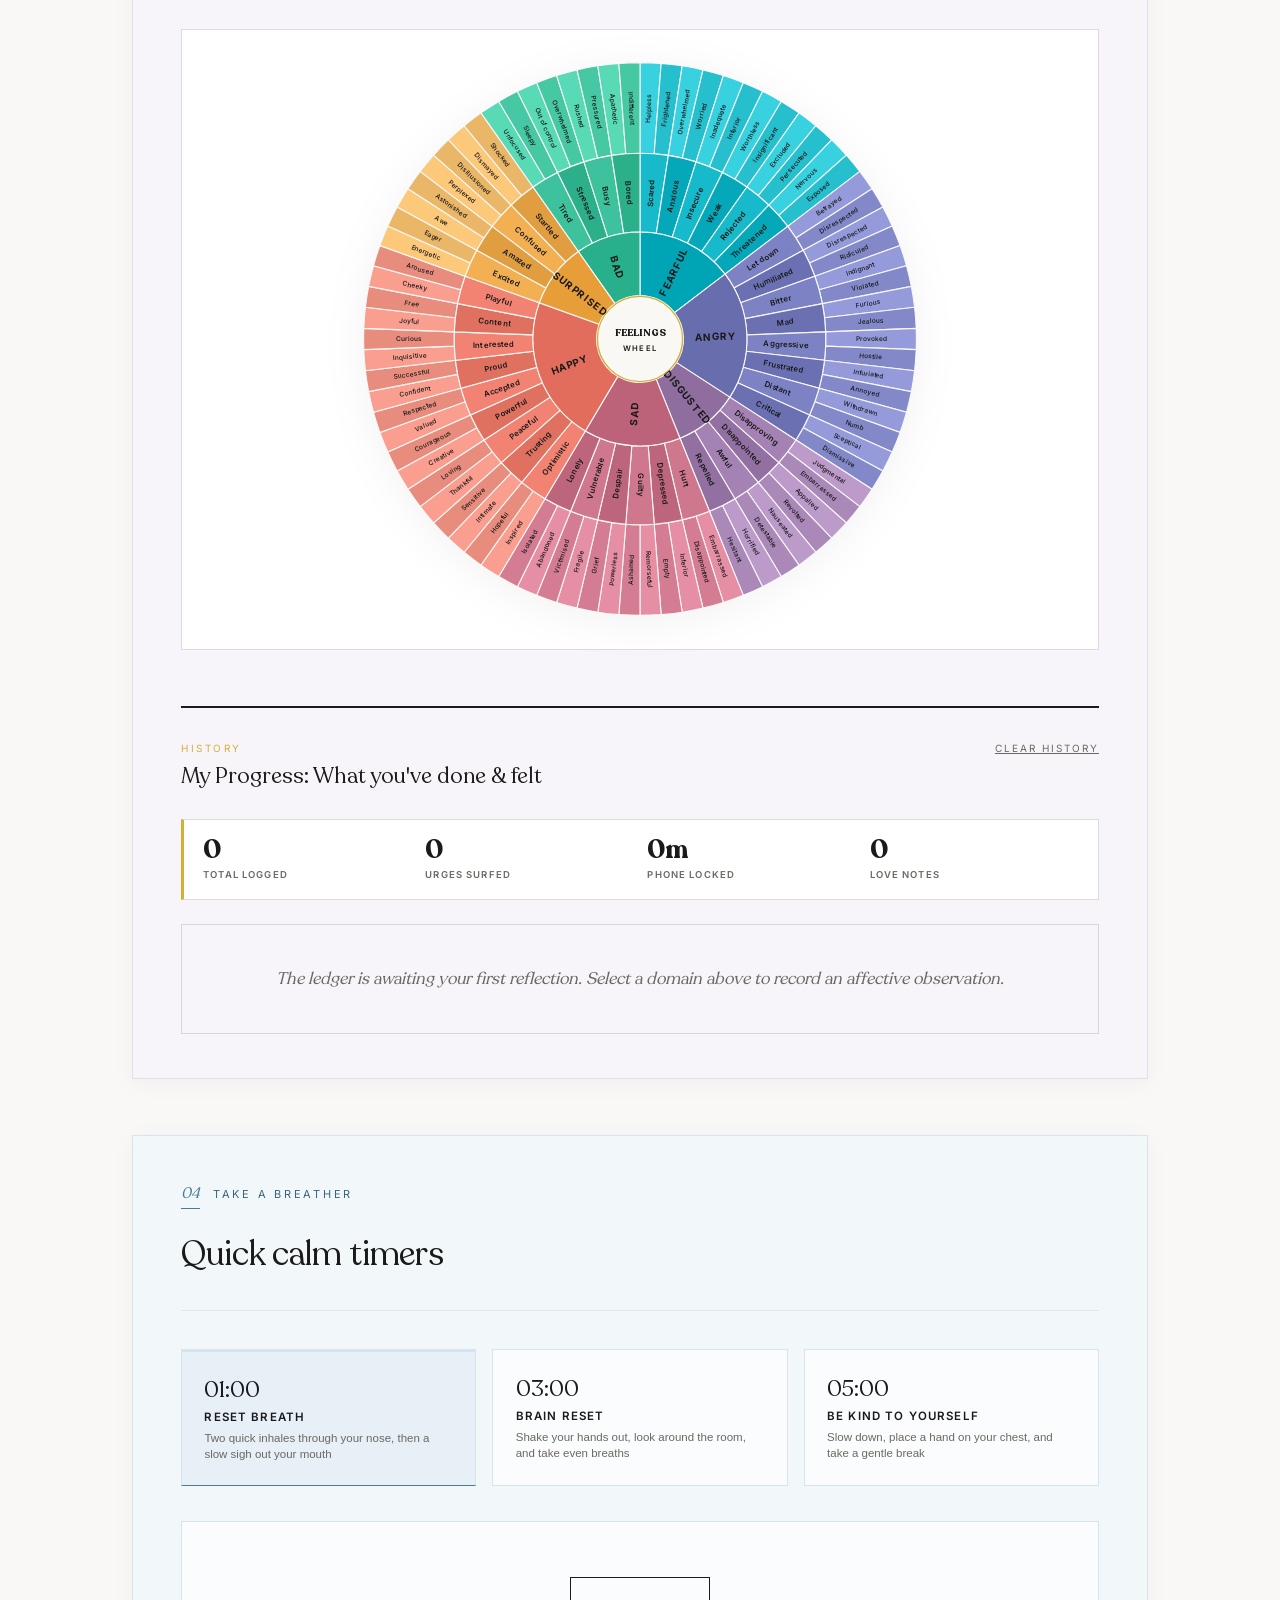
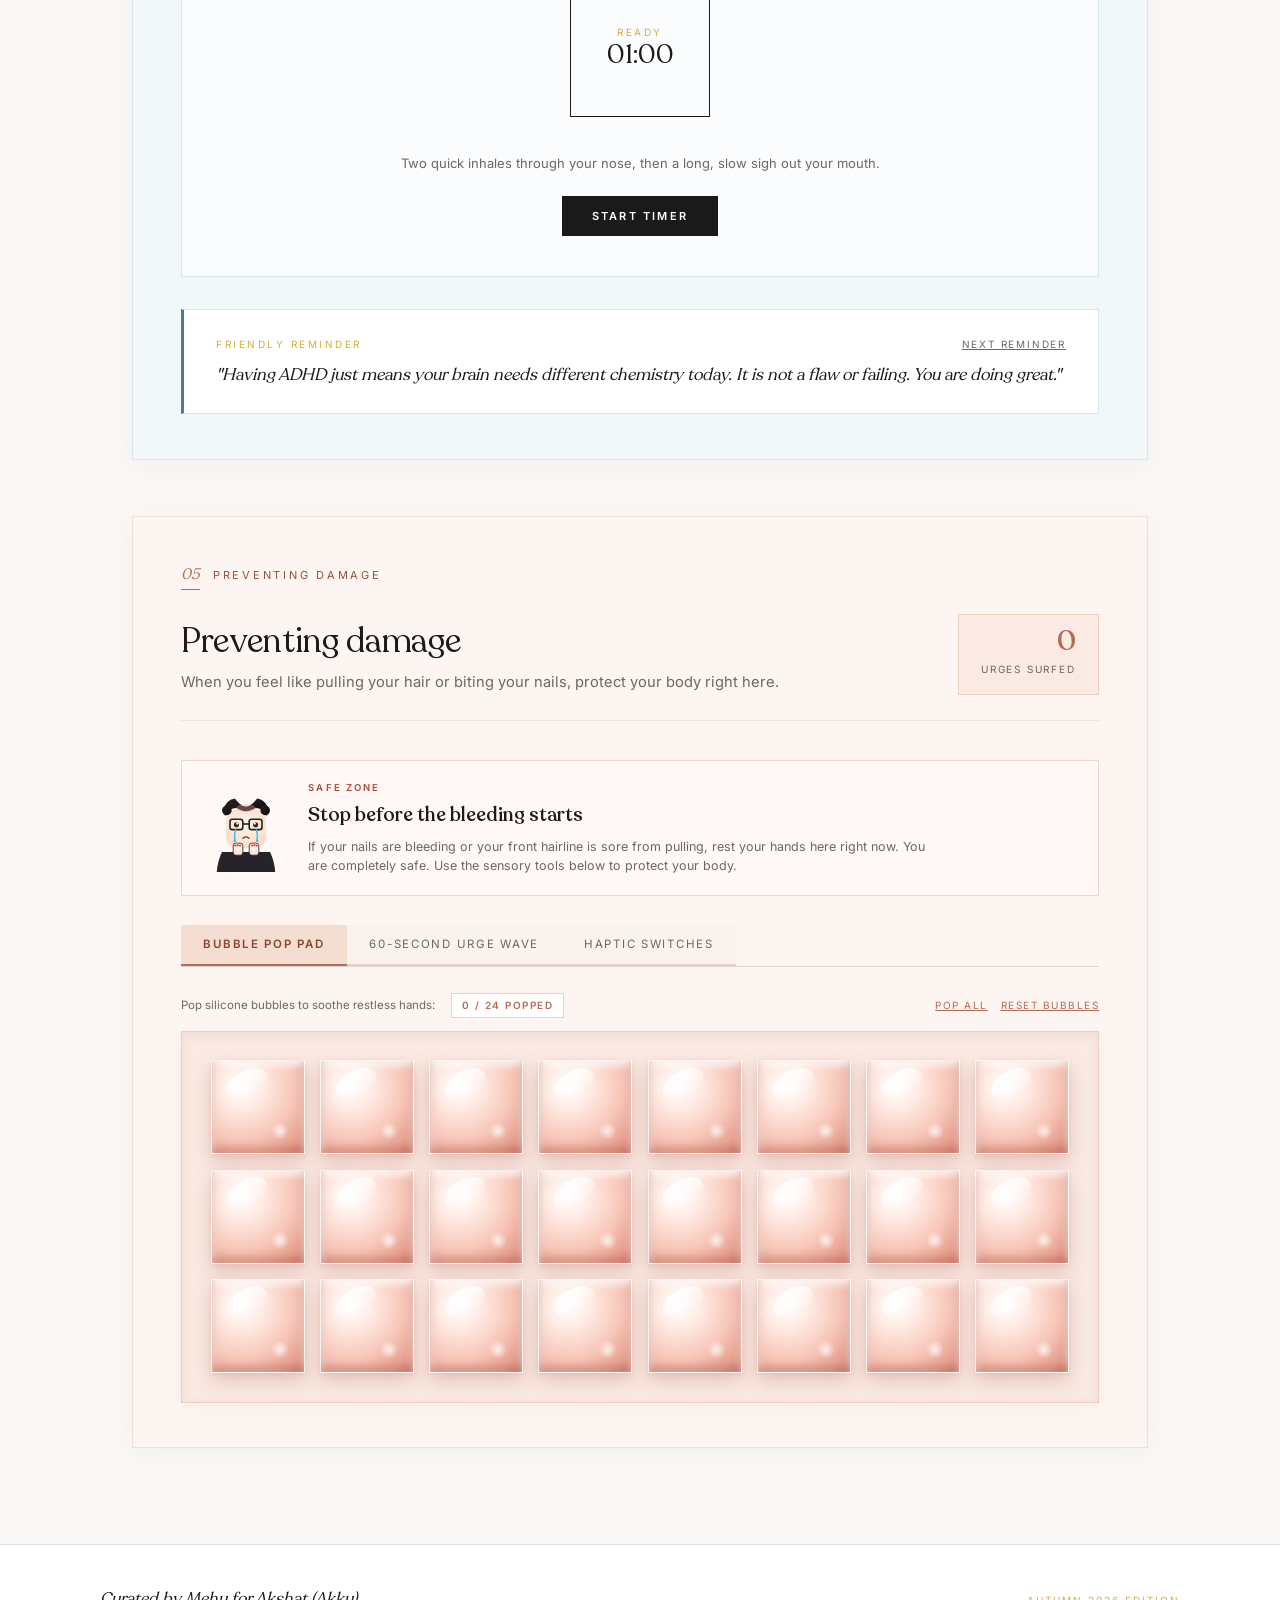
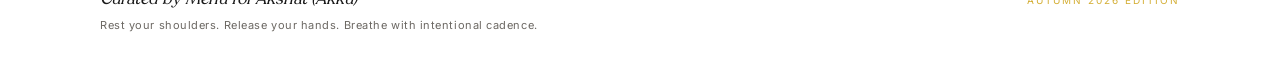
==== commit 73a07bdb: "Deploy: progress ledger statistics dashboard, activity balance bar, and data backup/restore" ====
--- a/index.html
+++ b/index.html
@@ -77,8 +77,68 @@
       <div class="drawer-panel active" id="drawerPanelProgress">
         <div class="drawer-panel-intro">
           <p class="drawer-intro-text">Every action step, calming timer, feelings reflection, and safe urge wave is tracked here with exact dates and times.</p>
+        </div>
+
+        <!-- Progress Statistics Dashboard -->
+        <div class="ledger-stats-container" id="ledgerStatsContainer">
+          <div class="stats-header-row">
+            <span class="stats-overline">Overall Analytics</span>
+            <span class="stats-timestamp-note" id="statsLastUpdated">Live tracking</span>
+          </div>
+
+          <!-- 4-Up High Impact Stats Grid -->
+          <div class="stats-metric-grid">
+            <div class="stat-card">
+              <span class="stat-card-value" id="statTotalLogged">0</span>
+              <span class="stat-card-label">Total Actions</span>
+              <span class="stat-card-sub" id="statTodayCount">0 recorded today</span>
+            </div>
+            <div class="stat-card">
+              <span class="stat-card-value" id="statSafeStreak">0</span>
+              <span class="stat-card-label">Urges Surfed</span>
+              <span class="stat-card-sub">Body protected</span>
+            </div>
+            <div class="stat-card">
+              <span class="stat-card-value" id="statFocusTime">0m</span>
+              <span class="stat-card-label">Phone Locked</span>
+              <span class="stat-card-sub" id="statLockboxSessions">0 sessions</span>
+            </div>
+            <div class="stat-card">
+              <span class="stat-card-value" id="statNotesCount">0</span>
+              <span class="stat-card-label">Love Notes</span>
+              <span class="stat-card-sub">Saved for Mehu</span>
+            </div>
+          </div>
+
+          <!-- Proportional Distribution Bar -->
+          <div class="stats-distribution-block" id="statsDistBlock">
+            <div class="stats-bar-header">
+              <span class="stats-subheading">Activity Balance</span>
+              <span class="stats-balance-detail" id="statsDominantCategory">Awaiting entries</span>
+            </div>
+            <div class="stats-segmented-bar" id="statsSegmentedBar">
+              <!-- Dynamically populated segments -->
+            </div>
+            <div class="stats-legend-grid" id="statsLegendGrid">
+              <!-- Dynamically populated category chips with counts and percentages -->
+            </div>
+          </div>
+        </div>
+
+        <!-- Backup, Restore & Clear Toolbar -->
+        <div class="drawer-backup-bar">
+          <div class="backup-actions-left">
+            <button id="exportBackupBtn" class="backup-pill-btn" title="Download backup file of all progress and notes">Export Backup</button>
+            <button id="importBackupBtn" class="backup-pill-btn" title="Restore progress from a backup file">Restore Backup</button>
+            <input type="file" id="backupFileInput" accept=".json" style="display: none;" />
+          </div>
           <button class="drawer-clear-btn" id="drawerClearProgressBtn">Clear Progress</button>
         </div>
+
+        <div class="drawer-entries-header">
+          <span class="history-label">Activity Timeline</span>
+        </div>
+
         <div class="drawer-entries-list" id="drawerProgressList">
           <!-- Dynamically populated -->
         </div>
@@ -573,6 +633,26 @@
             <h3 class="archive-headline">My Progress: What you've done & felt</h3>
           </div>
           <button id="clearArchiveBtn" class="archive-clear-btn" title="Clear history">Clear History</button>
+        </div>
+
+        <!-- Section 04 Summary Stats Ribbon -->
+        <div class="archive-stats-ribbon" id="archiveStatsRibbon">
+          <div class="archive-stat-item">
+            <span class="archive-stat-num" id="archStatTotal">0</span>
+            <span class="archive-stat-lbl">Total Logged</span>
+          </div>
+          <div class="archive-stat-item">
+            <span class="archive-stat-num" id="archStatStreak">0</span>
+            <span class="archive-stat-lbl">Urges Surfed</span>
+          </div>
+          <div class="archive-stat-item">
+            <span class="archive-stat-num" id="archStatFocus">0m</span>
+            <span class="archive-stat-lbl">Phone Locked</span>
+          </div>
+          <div class="archive-stat-item">
+            <span class="archive-stat-num" id="archStatNotes">0</span>
+            <span class="archive-stat-lbl">Love Notes</span>
+          </div>
         </div>
 
         <div class="archive-list" id="archiveEntriesList">
--- a/style.css
+++ b/style.css
@@ -361,6 +361,206 @@
   color: #B44A36;
 }
 
+/* ==========================================================================
+   Progress Ledger Statistics Dashboard & Data Resilience Toolbar
+   Editorial, Clean, Minimalist, Zero-Emoji Architecture
+   ========================================================================== */
+
+.ledger-stats-container {
+  margin-bottom: 1.4rem;
+  padding: 1.1rem;
+  background: var(--surface);
+  border: 1px solid var(--border);
+  border-left: 3px solid var(--gold);
+}
+
+.stats-header-row {
+  display: flex;
+  justify-content: space-between;
+  align-items: baseline;
+  margin-bottom: 0.9rem;
+}
+
+.stats-overline {
+  font-family: var(--font-sans);
+  font-size: 10px;
+  font-weight: 600;
+  text-transform: uppercase;
+  letter-spacing: 0.22em;
+  color: var(--muted);
+}
+
+.stats-timestamp-note {
+  font-size: 11px;
+  color: var(--gold);
+  font-family: var(--font-sans);
+  letter-spacing: 0.05em;
+}
+
+.stats-metric-grid {
+  display: grid;
+  grid-template-columns: repeat(2, 1fr);
+  gap: 0.75rem;
+  margin-bottom: 1.2rem;
+}
+
+@media (min-width: 480px) {
+  .stats-metric-grid {
+    grid-template-columns: repeat(4, 1fr);
+  }
+}
+
+.stat-card {
+  display: flex;
+  flex-direction: column;
+  padding: 0.9rem 0.8rem;
+  background: var(--bg);
+  border: 1px solid var(--border);
+  transition: var(--transition-fast);
+}
+
+.stat-card:hover {
+  border-color: var(--gold);
+  background: #FFFFFF;
+}
+
+.stat-card-value {
+  font-family: 'Recoleta', 'Fraunces', serif;
+  font-size: 1.7rem;
+  font-weight: 600;
+  color: var(--fg);
+  line-height: 1.1;
+  margin-bottom: 0.25rem;
+}
+
+.stat-card-label {
+  font-family: var(--font-sans);
+  font-size: 10px;
+  font-weight: 600;
+  text-transform: uppercase;
+  letter-spacing: 0.14em;
+  color: var(--muted);
+  margin-bottom: 0.2rem;
+}
+
+.stat-card-sub {
+  font-size: 10.5px;
+  color: var(--muted);
+  opacity: 0.85;
+}
+
+/* Distribution Block */
+.stats-distribution-block {
+  padding-top: 1rem;
+  border-top: 1px solid var(--border-light);
+}
+
+.stats-bar-header {
+  display: flex;
+  justify-content: space-between;
+  align-items: baseline;
+  margin-bottom: 0.6rem;
+}
+
+.stats-subheading {
+  font-family: var(--font-sans);
+  font-size: 10px;
+  font-weight: 600;
+  text-transform: uppercase;
+  letter-spacing: 0.16em;
+  color: var(--fg);
+}
+
+.stats-balance-detail {
+  font-size: 11px;
+  color: var(--muted);
+  font-style: italic;
+}
+
+.stats-segmented-bar {
+  display: flex;
+  height: 8px;
+  width: 100%;
+  background: rgba(26, 26, 26, 0.06);
+  overflow: hidden;
+  margin-bottom: 0.85rem;
+}
+
+.stats-bar-segment {
+  height: 100%;
+  transition: width 0.6s cubic-bezier(0.16, 1, 0.3, 1);
+}
+
+.stats-legend-grid {
+  display: flex;
+  flex-wrap: wrap;
+  gap: 0.5rem;
+}
+
+.stats-legend-chip {
+  display: inline-flex;
+  align-items: center;
+  gap: 0.4rem;
+  padding: 0.3rem 0.55rem;
+  background: var(--bg);
+  border: 1px solid var(--border-light);
+  font-size: 10.5px;
+  color: var(--fg);
+}
+
+.stats-legend-dot {
+  width: 7px;
+  height: 7px;
+  display: inline-block;
+}
+
+.stats-chip-count {
+  font-weight: 600;
+  color: var(--muted);
+}
+
+/* Data Resilience Toolbar */
+.drawer-backup-bar {
+  display: flex;
+  justify-content: space-between;
+  align-items: center;
+  flex-wrap: wrap;
+  gap: 0.6rem;
+  padding: 0.75rem 0;
+  margin-bottom: 1.2rem;
+  border-bottom: 1px solid var(--border-light);
+}
+
+.backup-actions-left {
+  display: flex;
+  align-items: center;
+  gap: 0.5rem;
+}
+
+.backup-pill-btn {
+  background: var(--bg);
+  border: 1px solid var(--border);
+  padding: 0.35rem 0.7rem;
+  font-family: var(--font-sans);
+  font-size: 10px;
+  font-weight: 600;
+  letter-spacing: 0.12em;
+  text-transform: uppercase;
+  color: var(--fg);
+  cursor: pointer;
+  transition: var(--transition-fast);
+}
+
+.backup-pill-btn:hover {
+  background: var(--fg);
+  color: var(--bg);
+  border-color: var(--fg);
+}
+
+.drawer-entries-header {
+  margin-bottom: 0.8rem;
+}
+
 .drawer-entries-list {
   display: flex;
   flex-direction: column;
@@ -1417,6 +1617,47 @@
 
 .archive-clear-btn:hover {
   color: var(--gold);
+}
+
+/* Section 04 Archive Stats Ribbon */
+.archive-stats-ribbon {
+  display: grid;
+  grid-template-columns: repeat(2, 1fr);
+  gap: 0.8rem;
+  margin-bottom: 1.5rem;
+  padding: 1rem 1.2rem;
+  background: var(--surface);
+  border: 1px solid var(--border);
+  border-left: 3px solid var(--gold);
+}
+
+@media (min-width: 640px) {
+  .archive-stats-ribbon {
+    grid-template-columns: repeat(4, 1fr);
+  }
+}
+
+.archive-stat-item {
+  display: flex;
+  flex-direction: column;
+}
+
+.archive-stat-num {
+  font-family: 'Recoleta', 'Fraunces', serif;
+  font-size: 1.6rem;
+  font-weight: 600;
+  color: var(--fg);
+  line-height: 1.1;
+}
+
+.archive-stat-lbl {
+  font-family: var(--font-sans);
+  font-size: 9.5px;
+  font-weight: 600;
+  text-transform: uppercase;
+  letter-spacing: 0.12em;
+  color: var(--muted);
+  margin-top: 0.2rem;
 }
 
 .archive-list {
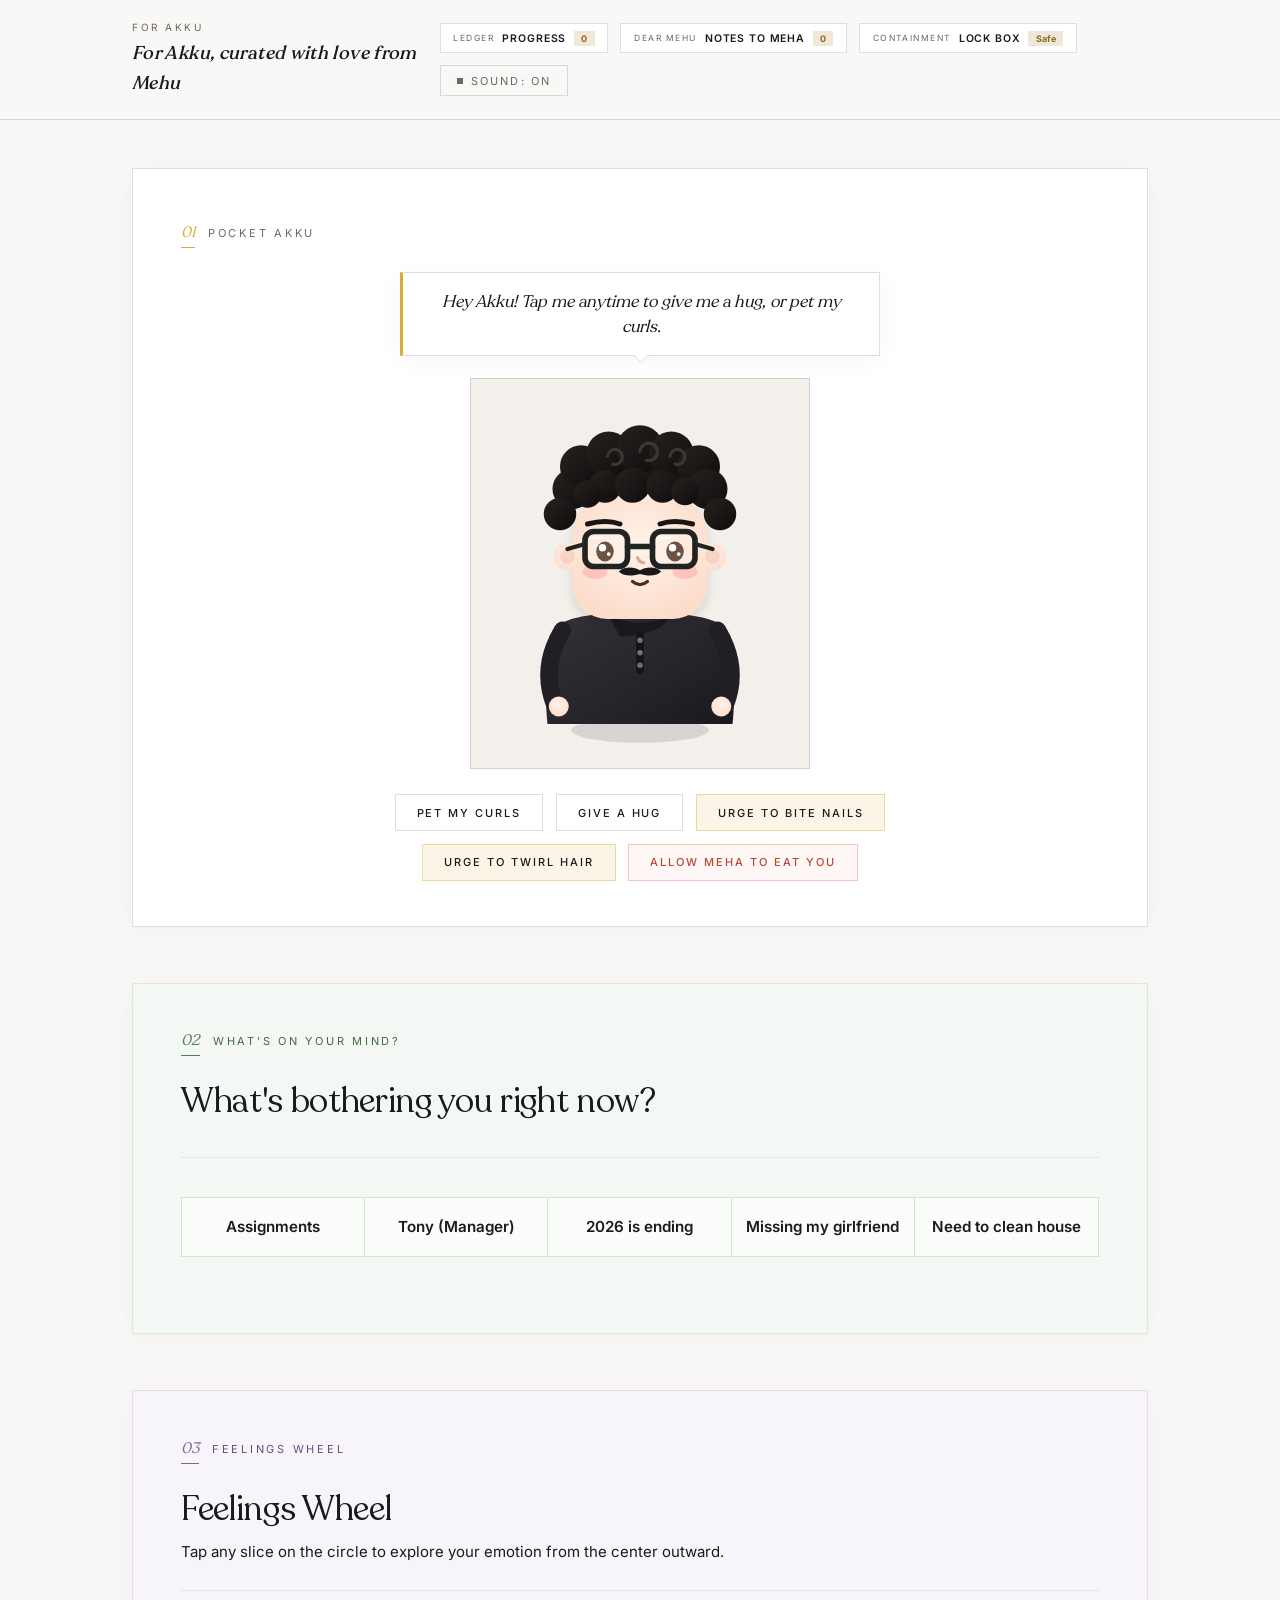
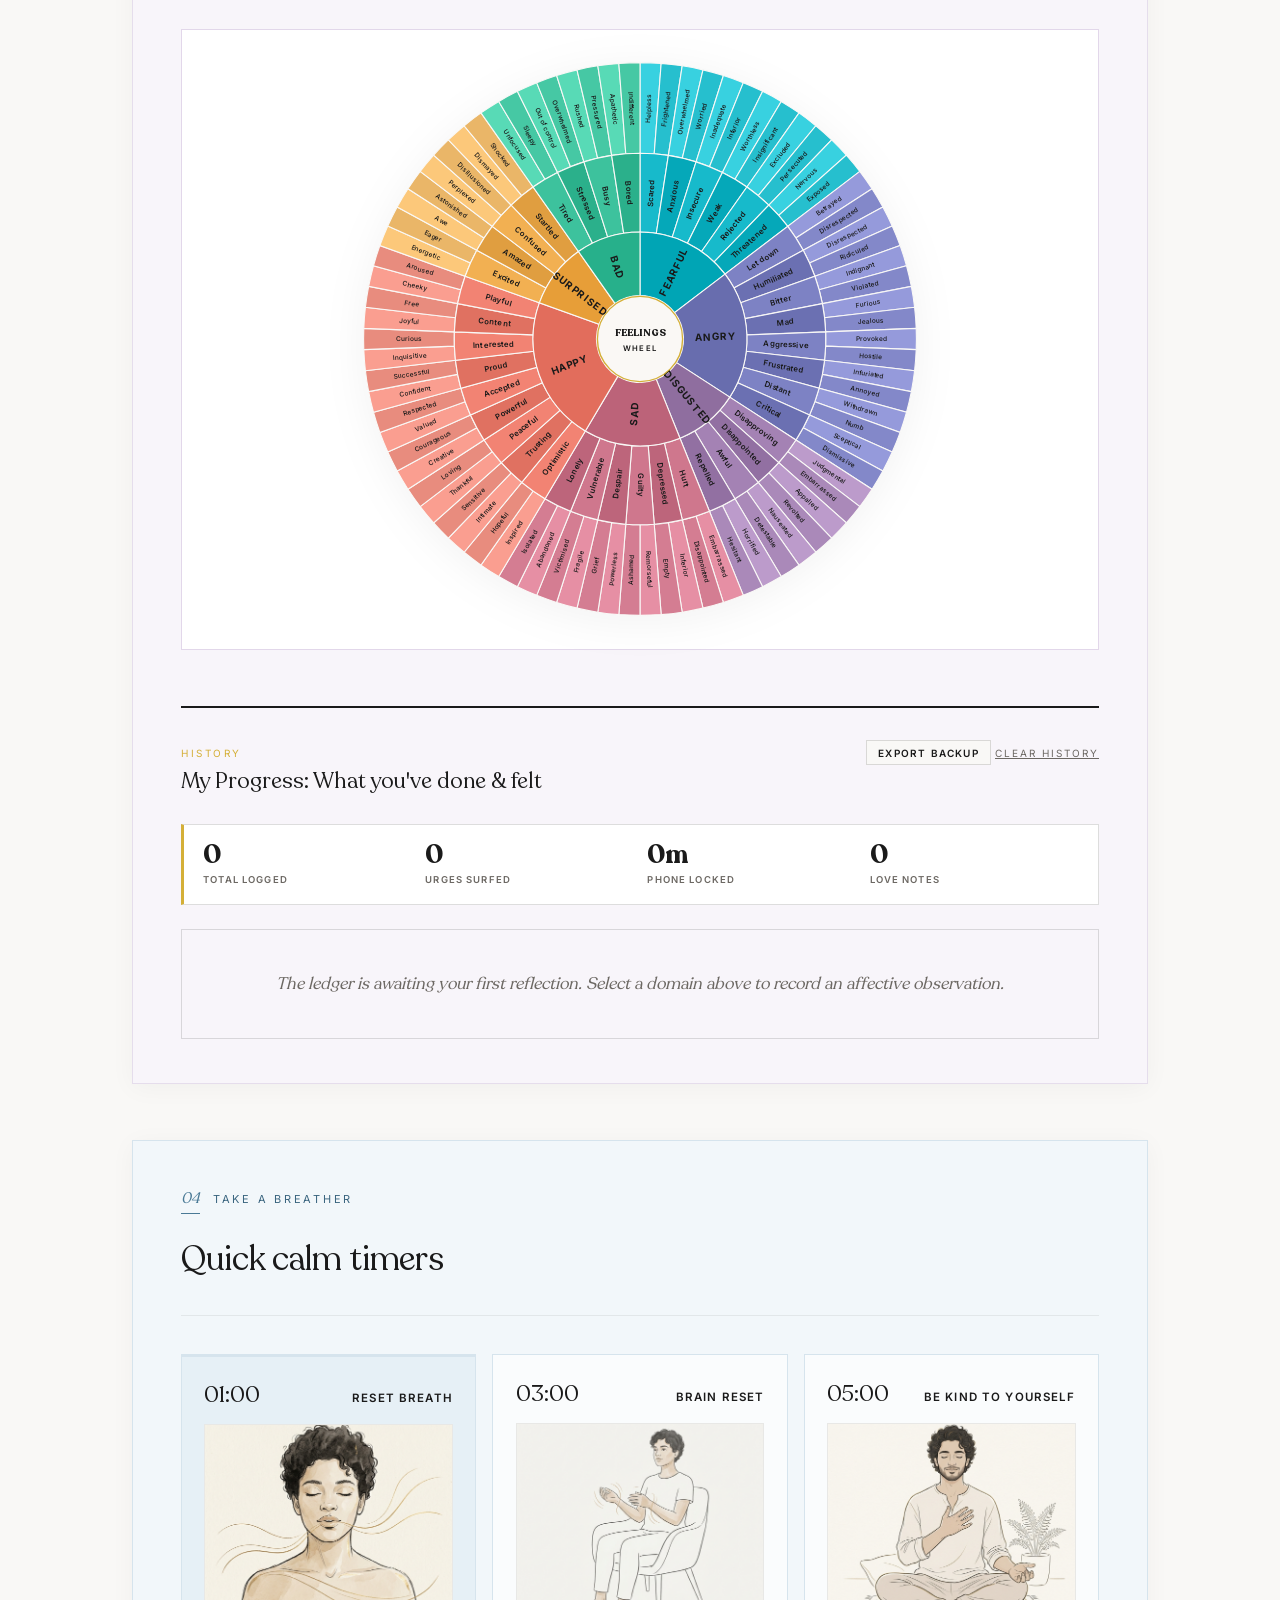
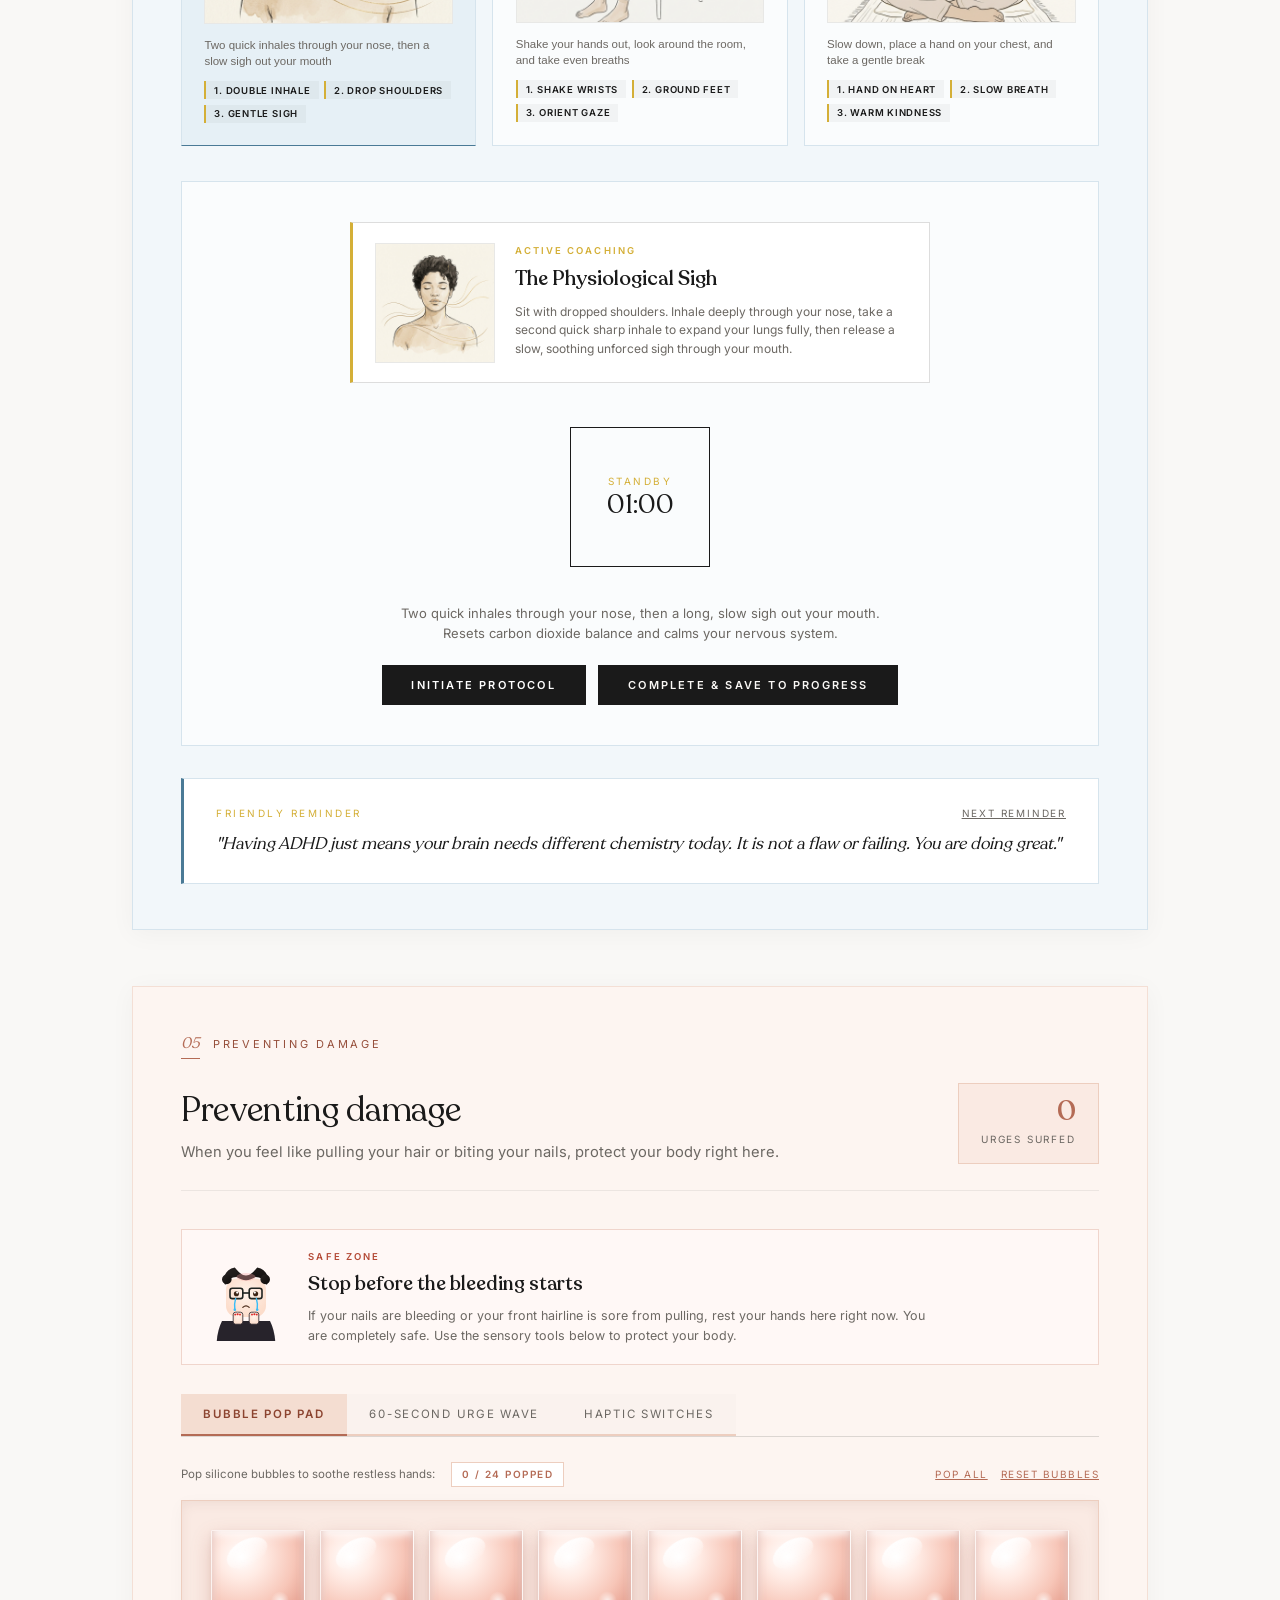
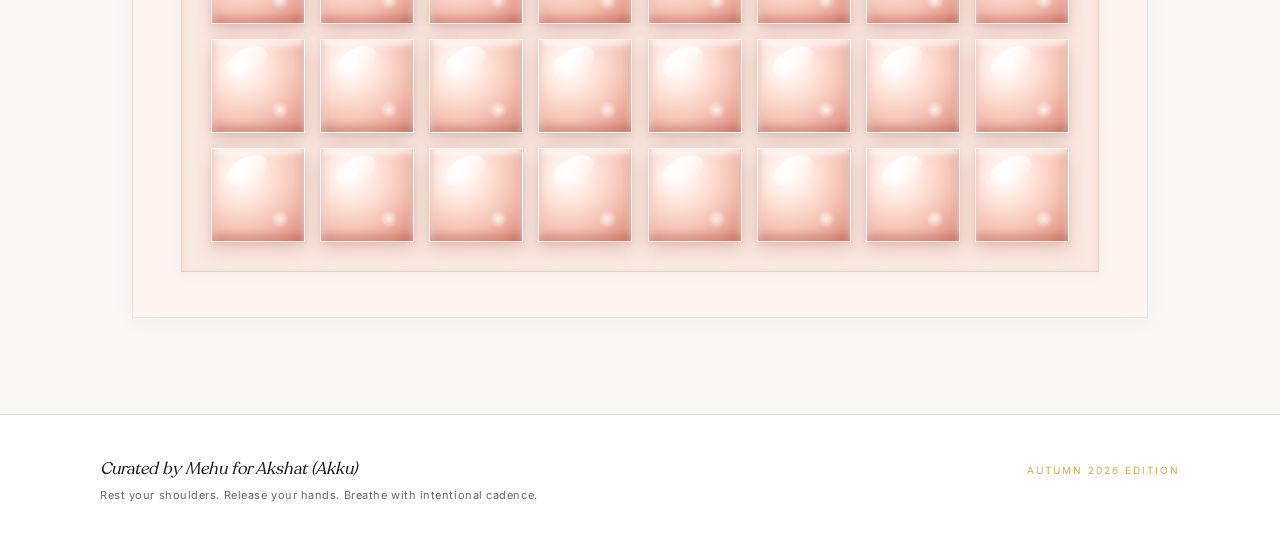
==== commit 35c965f4: "Deploy: export backup under progress ledger, quick calm timer images, and complete button" ====
--- a/index.html
+++ b/index.html
@@ -632,7 +632,10 @@
             <span class="archive-tag">History</span>
             <h3 class="archive-headline">My Progress: What you've done & felt</h3>
           </div>
-          <button id="clearArchiveBtn" class="archive-clear-btn" title="Clear history">Clear History</button>
+          <div class="archive-actions-header">
+            <button id="inpageExportBackupBtn" class="backup-pill-btn" title="Download backup of all progress and notes">Export Backup</button>
+            <button id="clearArchiveBtn" class="archive-clear-btn" title="Clear history">Clear History</button>
+          </div>
         </div>
 
         <!-- Section 04 Summary Stats Ribbon -->
@@ -672,27 +675,73 @@
         <h2 class="section-headline">Quick calm timers</h2>
       </div>
 
-      <!-- Timer Selector Options -->
+      <!-- Timer Selector Options with Visual Instructional Cards -->
       <div class="timer-category-selector">
         <button class="timer-select-tab active" data-timer="sigh">
-          <span class="timer-tab-duration">01:00</span>
-          <span class="timer-tab-title">Reset breath</span>
+          <div class="timer-card-top">
+            <span class="timer-tab-duration">01:00</span>
+            <span class="timer-tab-title">Reset breath</span>
+          </div>
+          <div class="timer-instruction-img-wrap">
+            <img src="images/timer-sigh.jpg" alt="Instructional illustration for Physiological Sigh: two quick inhales, slow sigh out" class="timer-card-img" />
+          </div>
           <span class="timer-tab-info">Two quick inhales through your nose, then a slow sigh out your mouth</span>
-        </button>
+          <div class="timer-mini-steps">
+            <span class="timer-step-tag">1. Double Inhale</span>
+            <span class="timer-step-tag">2. Drop Shoulders</span>
+            <span class="timer-step-tag">3. Gentle Sigh</span>
+          </div>
+        </button>
+
         <button class="timer-select-tab" data-timer="adhd_reset">
-          <span class="timer-tab-duration">03:00</span>
-          <span class="timer-tab-title">Brain reset</span>
+          <div class="timer-card-top">
+            <span class="timer-tab-duration">03:00</span>
+            <span class="timer-tab-title">Brain reset</span>
+          </div>
+          <div class="timer-instruction-img-wrap">
+            <img src="images/timer-brain-reset.jpg" alt="Instructional illustration for ADHD Brain Reset: shake hands, feet flat, orient gaze" class="timer-card-img" />
+          </div>
           <span class="timer-tab-info">Shake your hands out, look around the room, and take even breaths</span>
-        </button>
+          <div class="timer-mini-steps">
+            <span class="timer-step-tag">1. Shake Wrists</span>
+            <span class="timer-step-tag">2. Ground Feet</span>
+            <span class="timer-step-tag">3. Orient Gaze</span>
+          </div>
+        </button>
+
         <button class="timer-select-tab" data-timer="self_compassion">
-          <span class="timer-tab-duration">05:00</span>
-          <span class="timer-tab-title">Be kind to yourself</span>
+          <div class="timer-card-top">
+            <span class="timer-tab-duration">05:00</span>
+            <span class="timer-tab-title">Be kind to yourself</span>
+          </div>
+          <div class="timer-instruction-img-wrap">
+            <img src="images/timer-compassion.jpg" alt="Instructional illustration for Self-Compassion Break: hand on heart, slow breath" class="timer-card-img" />
+          </div>
           <span class="timer-tab-info">Slow down, place a hand on your chest, and take a gentle break</span>
+          <div class="timer-mini-steps">
+            <span class="timer-step-tag">1. Hand on Heart</span>
+            <span class="timer-step-tag">2. Slow Breath</span>
+            <span class="timer-step-tag">3. Warm Kindness</span>
+          </div>
         </button>
       </div>
 
       <!-- Active Timer Canvas -->
       <div class="timer-execution-bay">
+        <!-- Visual Instruction Guide for Active Timer -->
+        <div class="active-protocol-visual-bar" id="activeProtocolVisualBar">
+          <div class="active-protocol-img-wrap">
+            <img id="activeProtocolHeroImg" src="images/timer-sigh.jpg" alt="How to do this breath" class="active-hero-instruction-img" />
+          </div>
+          <div class="active-protocol-coaching">
+            <span class="active-coaching-overline" id="activeCoachingOverline">Active Coaching</span>
+            <h4 class="active-coaching-title" id="activeCoachingTitle">The Physiological Sigh</h4>
+            <p class="active-coaching-desc" id="activeCoachingDesc">
+              Sit with dropped shoulders. Inhale deeply through your nose, take a second quick sharp inhale to expand your lungs fully, then release a slow, soothing unforced sigh through your mouth.
+            </p>
+          </div>
+        </div>
+
         <div class="timer-visual-frame">
           <div class="hairline-timer-circle" id="timerCircle">
             <div class="circle-inner-data">
@@ -710,8 +759,12 @@
           <button id="toggleTimerBtn" class="luxury-action-btn">
             <span id="timerBtnText">Start timer</span>
           </button>
+          <button id="completeTimerEarlyBtn" class="luxury-action-btn complete-btn" title="Complete this calming session and record progress">
+            <span>Complete &amp; save to progress</span>
+          </button>
           <button id="cancelTimerBtn" class="secondary-plain-btn" style="display: none;">Cancel</button>
         </div>
+        <span id="calmSavedNotice" class="step-done-notice" style="display: none; margin-top: 0.8rem;">Calming session saved to your progress ledger!</span>
       </div>
 
       <!-- Affirmation Ledger -->
--- a/style.css
+++ b/style.css
@@ -1791,6 +1791,133 @@
   color: var(--muted);
   line-height: 1.4;
   display: block;
+}
+
+.timer-card-top {
+  display: flex;
+  justify-content: space-between;
+  align-items: baseline;
+  margin-bottom: 0.6rem;
+}
+
+.timer-instruction-img-wrap {
+  width: 100%;
+  aspect-ratio: 1 / 1;
+  max-height: 200px;
+  overflow: hidden;
+  margin-bottom: 0.8rem;
+  border: 1px solid var(--border-light);
+  background: #F9F8F6;
+}
+
+.timer-card-img {
+  width: 100%;
+  height: 100%;
+  object-fit: cover;
+  transition: transform 0.6s cubic-bezier(0.16, 1, 0.3, 1), filter 0.4s ease;
+  filter: contrast(98%);
+}
+
+.timer-select-tab:hover .timer-card-img {
+  transform: scale(1.03);
+}
+
+.timer-mini-steps {
+  display: flex;
+  flex-wrap: wrap;
+  gap: 0.35rem;
+  margin-top: 0.75rem;
+}
+
+.timer-step-tag {
+  font-family: var(--font-sans);
+  font-size: 9.5px;
+  font-weight: 600;
+  text-transform: uppercase;
+  letter-spacing: 0.08em;
+  padding: 0.22rem 0.5rem;
+  background: rgba(26, 26, 26, 0.04);
+  color: var(--fg);
+  border-left: 2px solid var(--gold);
+}
+
+/* Active Protocol Visual Coaching Bar in Timer Bay */
+.active-protocol-visual-bar {
+  display: flex;
+  flex-direction: column;
+  gap: 1.2rem;
+  align-items: center;
+  padding: 1.2rem 1.4rem;
+  background: #FFFFFF;
+  border: 1px solid var(--border);
+  border-left: 3px solid var(--gold);
+  width: 100%;
+  max-width: 580px;
+  margin-bottom: 1.8rem;
+  text-align: left;
+}
+
+@media (min-width: 600px) {
+  .active-protocol-visual-bar {
+    flex-direction: row;
+    align-items: flex-start;
+  }
+}
+
+.active-protocol-img-wrap {
+  width: 120px;
+  height: 120px;
+  flex-shrink: 0;
+  overflow: hidden;
+  border: 1px solid var(--border-light);
+  background: #F9F8F6;
+}
+
+.active-hero-instruction-img {
+  width: 100%;
+  height: 100%;
+  object-fit: cover;
+}
+
+.active-protocol-coaching {
+  flex: 1;
+}
+
+.active-coaching-overline {
+  font-family: var(--font-sans);
+  font-size: 9.5px;
+  font-weight: 600;
+  text-transform: uppercase;
+  letter-spacing: 0.22em;
+  color: var(--gold);
+  display: block;
+  margin-bottom: 0.25rem;
+}
+
+.active-coaching-title {
+  font-family: 'Recoleta', 'Fraunces', serif;
+  font-size: 1.25rem;
+  font-weight: 500;
+  color: var(--fg);
+  margin-bottom: 0.45rem;
+}
+
+.active-coaching-desc {
+  font-size: 12px;
+  line-height: 1.55;
+  color: var(--muted);
+}
+
+.complete-btn {
+  background: var(--fg) !important;
+  color: #FAF8F5 !important;
+  border-color: var(--fg) !important;
+}
+
+.complete-btn:hover {
+  background: #000000 !important;
+  border-color: var(--gold) !important;
+  box-shadow: 0 4px 18px rgba(212, 175, 55, 0.25) !important;
 }
 
 .timer-execution-bay {
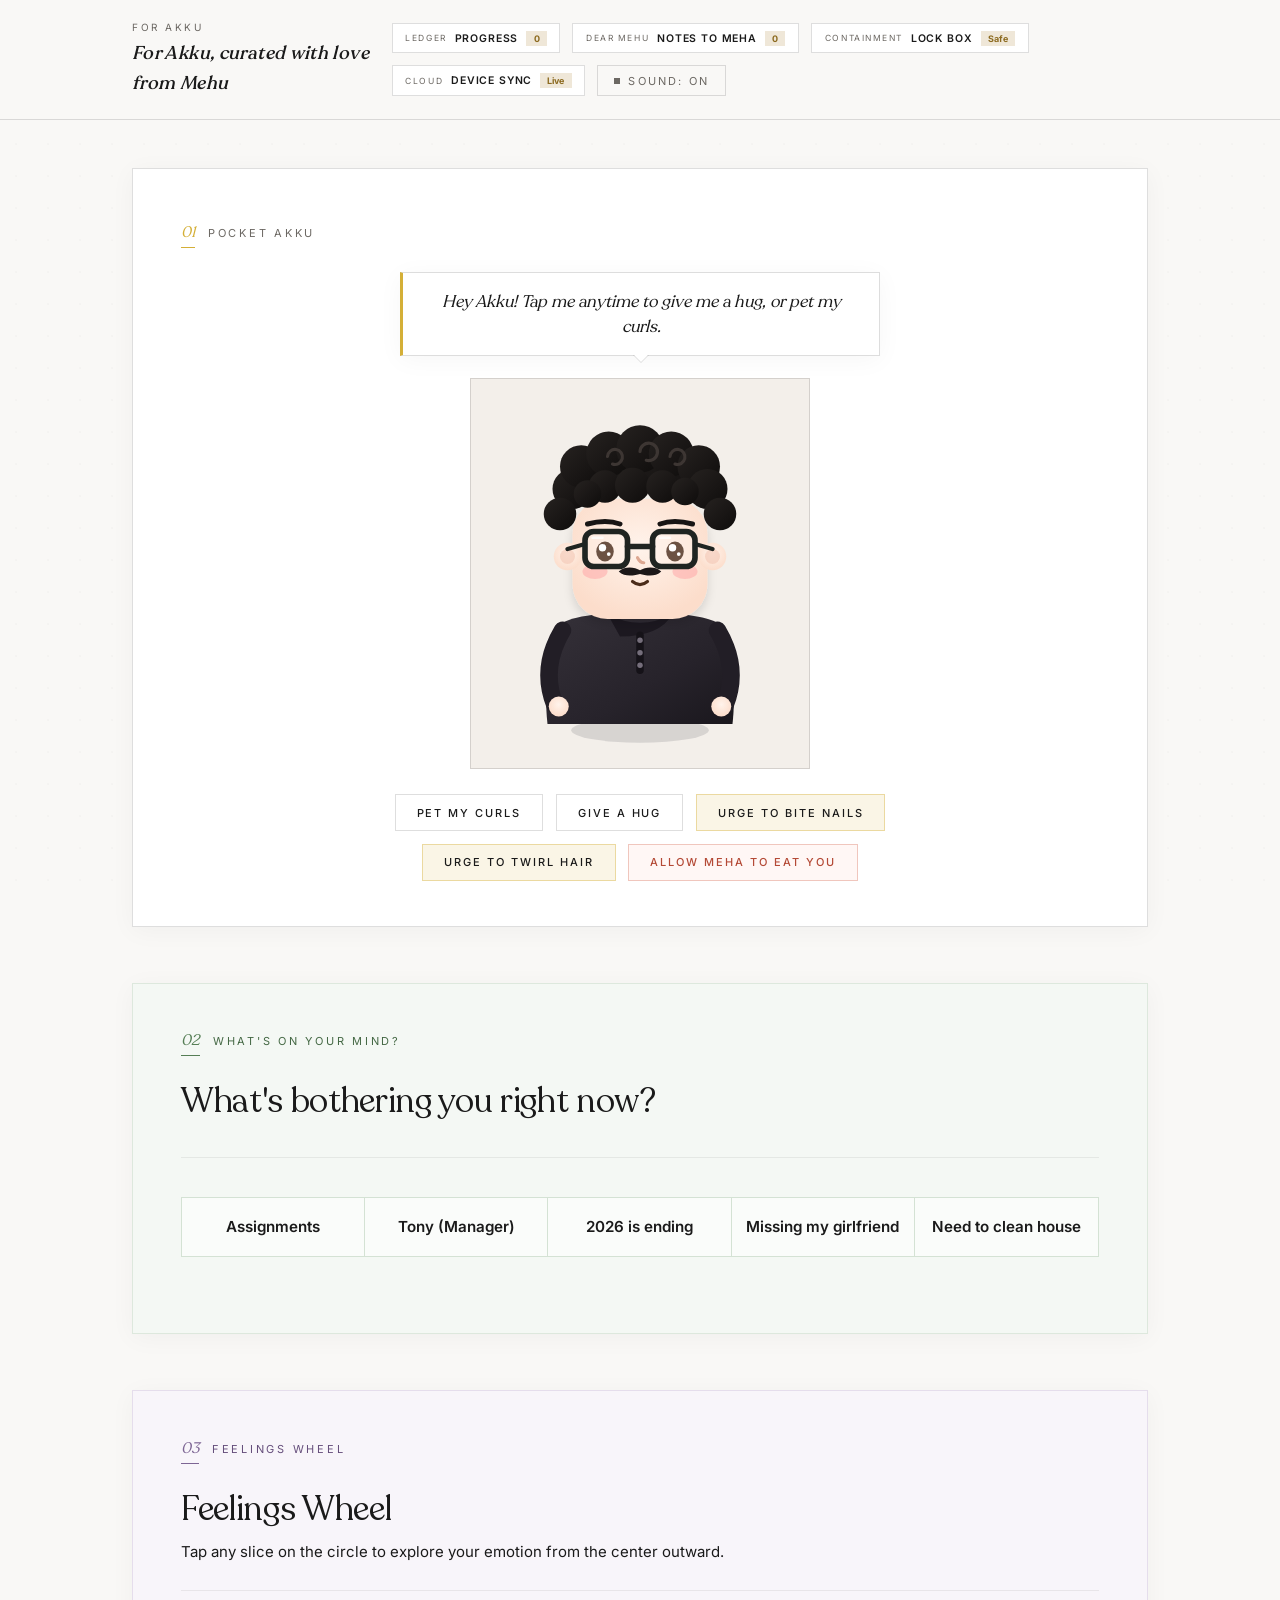
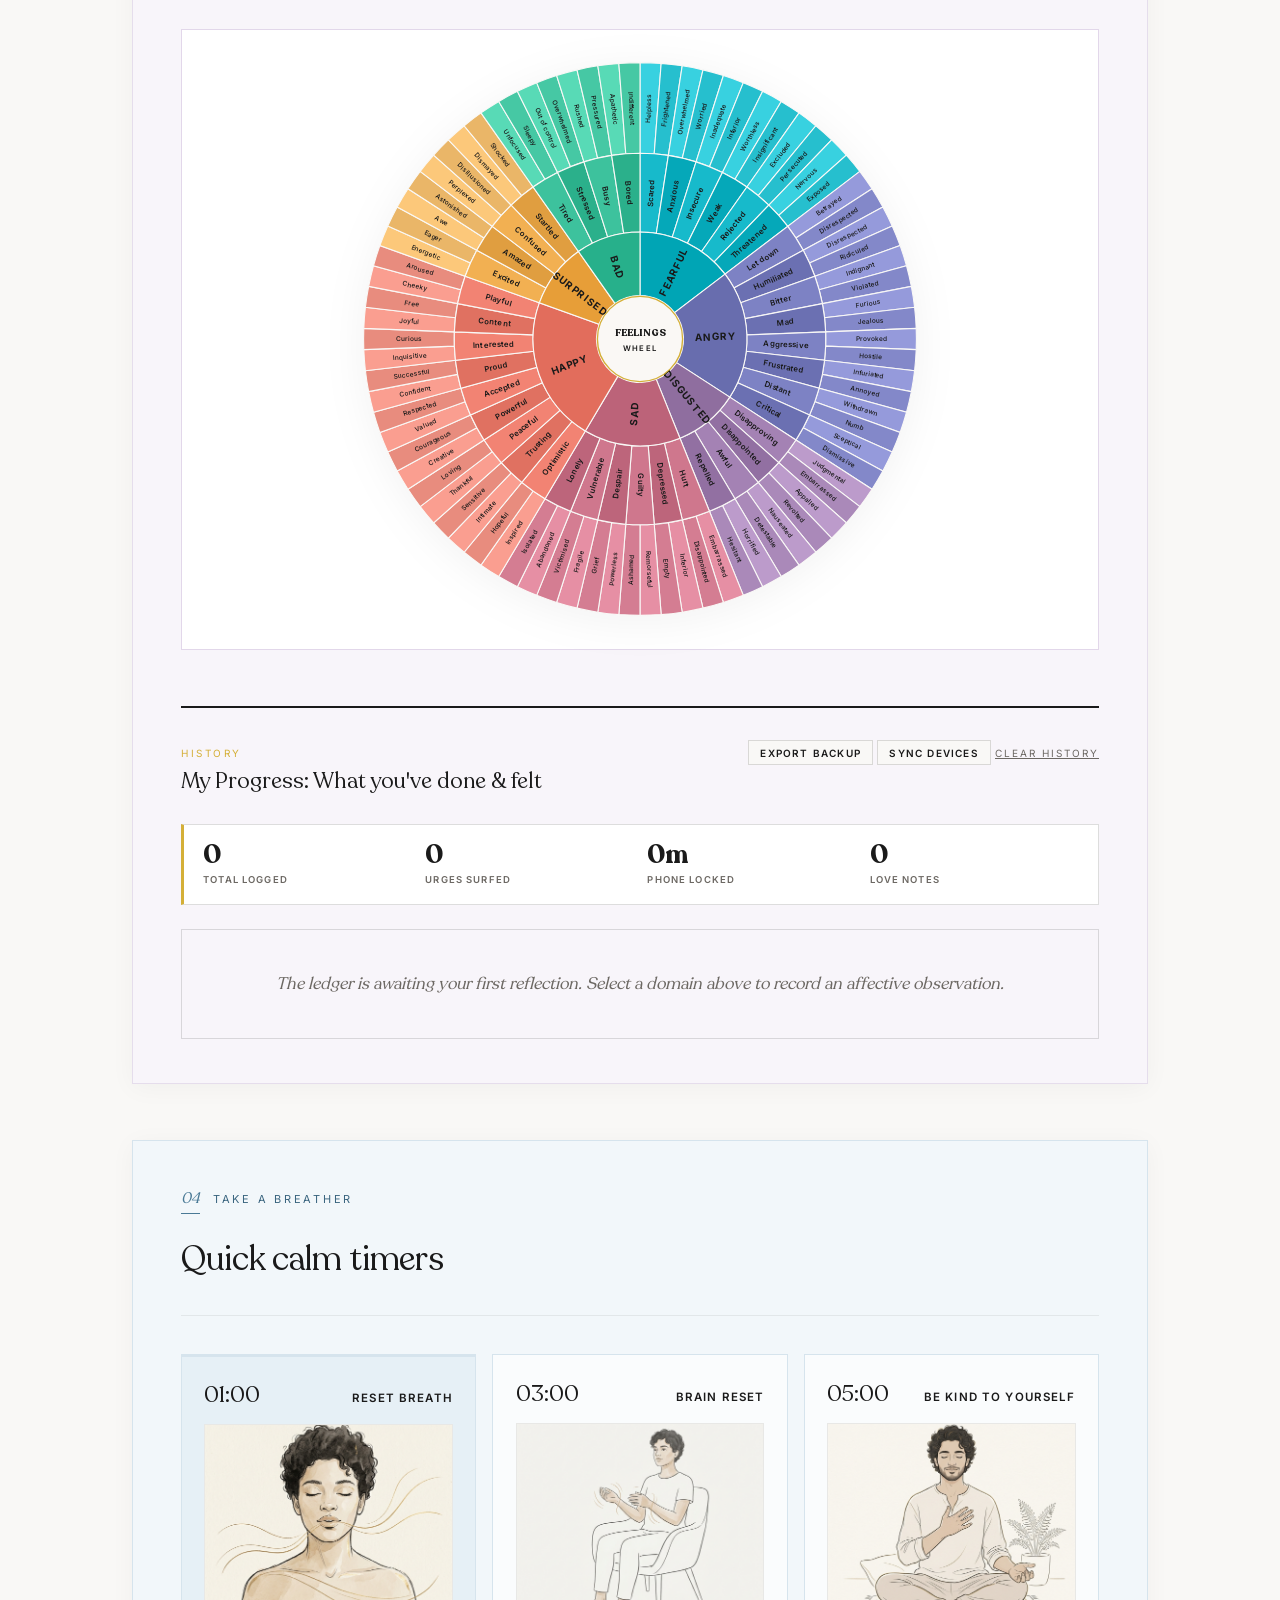
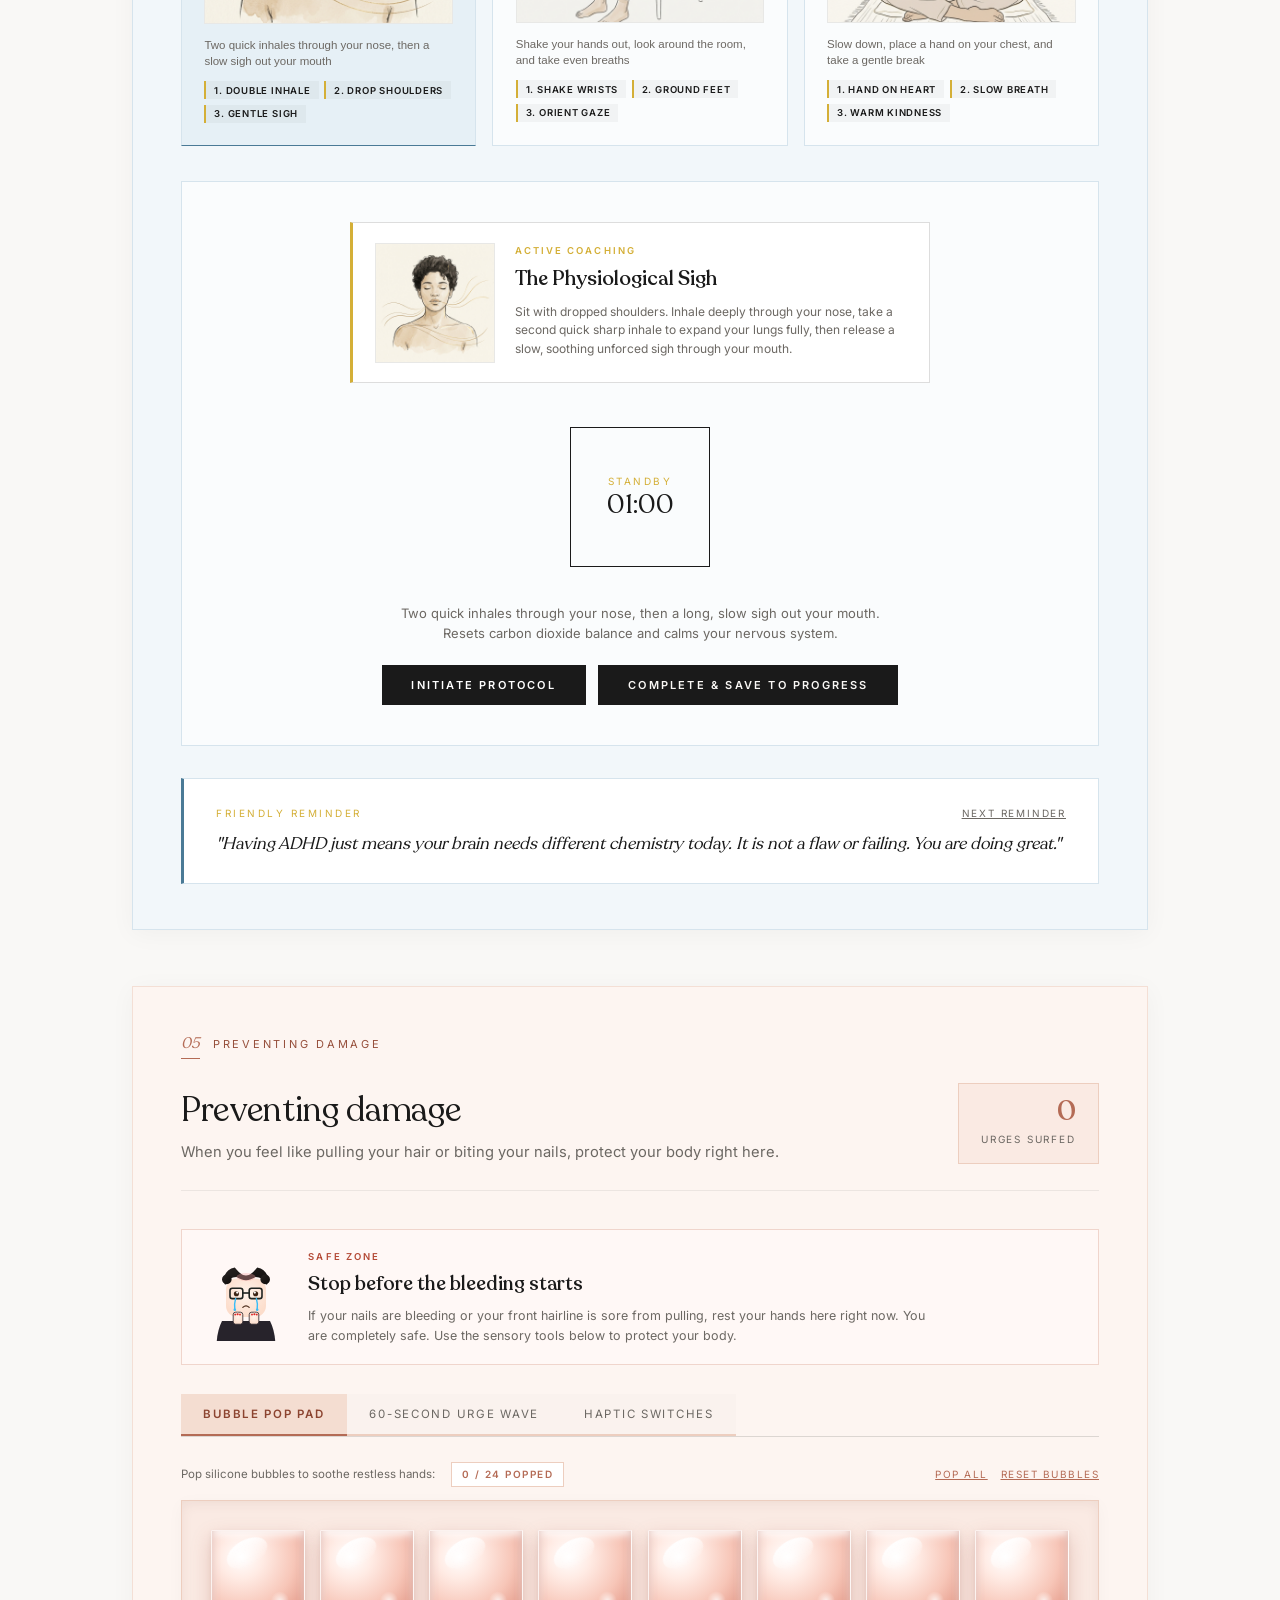
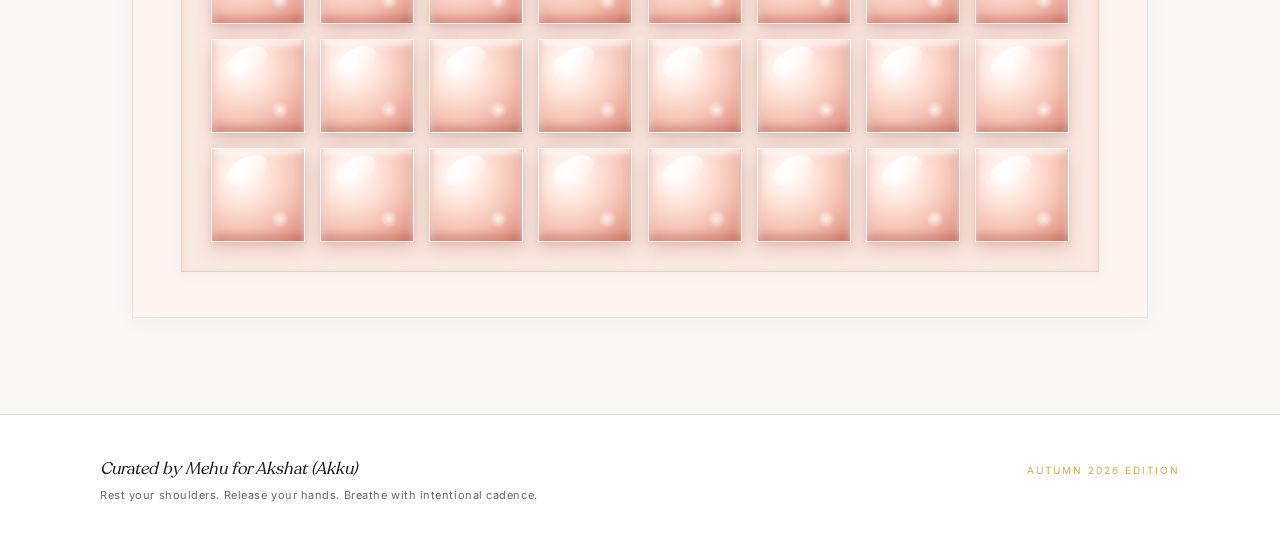
==== commit e6f00ea0: "Deploy: mobile responsive layout, scroll-down nav toggle, proportional boxes, and real-time cross-de" ====
--- a/index.html
+++ b/index.html
@@ -22,13 +22,20 @@
   <div class="editorial-grain"></div>
 
   <!-- Top Navigation / Editorial Bar -->
-  <header class="editorial-nav">
+  <header class="editorial-nav" id="editorialNav">
     <div class="nav-container">
       <div class="nav-left">
         <span class="overline-label">For Akku</span>
         <h1 class="nav-title">For Akku, curated with love from Mehu</h1>
       </div>
-      <div class="nav-right">
+      <button id="mobileMenuToggle" class="mobile-menu-toggle-btn" aria-label="Toggle navigation actions" aria-expanded="false">
+        <span class="mobile-menu-text">Menu</span>
+        <span class="mobile-menu-bars">
+          <span class="m-bar"></span>
+          <span class="m-bar"></span>
+        </span>
+      </button>
+      <div class="nav-right" id="navRightActions">
         <button id="topProgressBtn" class="editorial-nav-btn" title="View all saved progress with dates and times" aria-label="Progress Log">
           <span class="nav-btn-tag">Ledger</span>
           <span class="nav-btn-text">Progress</span>
@@ -43,6 +50,11 @@
           <span class="nav-btn-tag">Containment</span>
           <span class="nav-btn-text">Lock Box</span>
           <span class="nav-btn-badge" id="lockboxStatusBadge">Safe</span>
+        </button>
+        <button id="topSyncBtn" class="editorial-nav-btn" title="Sync progress across laptop and phone" aria-label="Device Sync">
+          <span class="nav-btn-tag">Cloud</span>
+          <span class="nav-btn-text">Device Sync</span>
+          <span class="nav-btn-badge" id="syncStatusBadge">Live</span>
         </button>
         <button id="soundToggle" class="minimal-toggle sound-on" title="Toggle Acoustic Feedback" aria-label="Toggle Sound">
           <span class="toggle-dot"></span>
@@ -68,6 +80,10 @@
           <button class="drawer-tab" id="drawerTabLockbox" data-tab="lockbox">
             <span>Phone Lock Box</span>
             <span class="drawer-count-badge" id="drawerLockboxBadge">Ready</span>
+          </button>
+          <button class="drawer-tab" id="drawerTabSync" data-tab="sync">
+            <span>Device Sync</span>
+            <span class="drawer-count-badge" id="drawerSyncBadge">Live</span>
           </button>
         </div>
         <button class="drawer-close-btn" id="drawerCloseBtn" aria-label="Close panel">Close</button>
@@ -225,6 +241,50 @@
             2. If an urgent urge to check notifications appears, use the 24 bubble pad or mechanical switches instead.<br>
             3. When the lock timer rings, you have officially protected your prefrontal bandwidth.
           </p>
+        </div>
+      </div>
+
+      <!-- Panel 4: Device Sync (Laptop & Phone) -->
+      <div class="drawer-panel" id="drawerPanelSync">
+        <div class="drawer-panel-intro">
+          <p class="drawer-intro-text">Keep your streak, progress ledger, love notes, and calming protocols synchronized across your laptop and phone automatically.</p>
+        </div>
+
+        <div class="sync-card-block">
+          <div class="sync-status-row">
+            <div class="sync-indicator-dot" id="syncStatusDot"></div>
+            <div class="sync-indicator-info">
+              <span class="sync-indicator-title" id="syncRoomTitle">Sync Room: akku-mehu-sanctuary</span>
+              <span class="sync-indicator-sub" id="syncStatusDesc">Connected and auto-syncing</span>
+            </div>
+          </div>
+
+          <div class="sync-qr-section">
+            <span class="sync-qr-overline">Scan with Phone Camera</span>
+            <div class="sync-qr-frame">
+              <img id="syncQrCodeImg" src="" alt="Scan this QR code with your phone camera to link devices" class="sync-qr-image" />
+            </div>
+            <p class="sync-qr-caption">Point your iPhone camera here to open and automatically link your phone to this sanctuary.</p>
+          </div>
+
+          <div class="sync-actions-group">
+            <button id="copySyncLinkBtn" class="luxury-action-btn sync-btn-wide">
+              <span>Copy Link for Phone</span>
+            </button>
+            <button id="forceSyncNowBtn" class="secondary-plain-btn sync-btn-wide">
+              <span>Sync Now</span>
+            </button>
+            <span id="syncNotice" class="step-done-notice" style="display: none;">Link copied to clipboard!</span>
+          </div>
+
+          <div class="sync-advanced-toggle-block">
+            <span class="sync-advanced-label">Private Sync Code</span>
+            <div class="sync-code-row">
+              <input type="text" id="syncRoomInput" class="sync-room-input" value="akku-mehu-sanctuary" placeholder="Enter sync room code" autocomplete="off" />
+              <button id="saveSyncRoomBtn" class="sync-save-code-btn">Save Code</button>
+            </div>
+            <span class="sync-code-help">Use the same code on both devices to keep them continuously linked.</span>
+          </div>
         </div>
       </div>
     </div>
@@ -634,6 +694,7 @@
           </div>
           <div class="archive-actions-header">
             <button id="inpageExportBackupBtn" class="backup-pill-btn" title="Download backup of all progress and notes">Export Backup</button>
+            <button id="inpageSyncDeviceBtn" class="backup-pill-btn" title="Sync progress across laptop and phone">Sync Devices</button>
             <button id="clearArchiveBtn" class="archive-clear-btn" title="Clear history">Clear History</button>
           </div>
         </div>
@@ -1024,6 +1085,12 @@
     </div>
   </footer>
 
+  <!-- Real-time Cross-Device Sync Notification Toast -->
+  <div id="syncToastNotification" class="sync-toast" style="display: none;">
+    <span class="sync-toast-dot"></span>
+    <span id="syncToastText" class="sync-toast-text">Progress synced with your other device</span>
+  </div>
+
   <script src="app.js"></script>
 </body>
 </html>
--- a/style.css
+++ b/style.css
@@ -3119,7 +3119,265 @@
   color: var(--gold);
 }
 
-/* Responsive Editorial Media Queries */
+/* ==========================================================================
+   Mobile Navigation & Menu Toggle (Desktop untouched)
+   ========================================================================== */
+
+.mobile-menu-toggle-btn {
+  display: none; /* Hidden on desktop / laptop */
+  background: #FFFFFF;
+  border: 1px solid var(--border);
+  padding: 0.42rem 0.75rem;
+  align-items: center;
+  gap: 0.5rem;
+  cursor: pointer;
+  font-family: var(--font-sans);
+  transition: var(--transition-fast);
+}
+
+.mobile-menu-toggle-btn:hover {
+  border-color: var(--gold);
+  background: #FAF7F2;
+}
+
+.mobile-menu-text {
+  font-size: 10.5px;
+  font-weight: 600;
+  letter-spacing: 0.12em;
+  text-transform: uppercase;
+  color: var(--fg);
+}
+
+.mobile-menu-bars {
+  display: flex;
+  flex-direction: column;
+  gap: 3.5px;
+  width: 14px;
+}
+
+.m-bar {
+  display: block;
+  width: 100%;
+  height: 1.5px;
+  background: var(--fg);
+  transition: transform 0.2s ease, opacity 0.2s ease;
+}
+
+.editorial-nav.mobile-menu-open .mobile-menu-bars .m-bar:first-child {
+  transform: translateY(2.5px) rotate(45deg);
+}
+
+.editorial-nav.mobile-menu-open .mobile-menu-bars .m-bar:last-child {
+  transform: translateY(-2.5px) rotate(-45deg);
+}
+
+/* ==========================================================================
+   Cross-Device Progress Synchronization Styling (Zero Emojis)
+   ========================================================================== */
+
+.sync-card-block {
+  background: var(--surface);
+  border: 1px solid var(--border);
+  padding: 1.4rem;
+  margin-bottom: 1.5rem;
+}
+
+.sync-status-row {
+  display: flex;
+  align-items: center;
+  gap: 0.8rem;
+  padding-bottom: 1.2rem;
+  border-bottom: 1px solid var(--border-light);
+  margin-bottom: 1.4rem;
+}
+
+.sync-indicator-dot {
+  width: 10px;
+  height: 10px;
+  border-radius: 50%;
+  background: #2E7D32;
+  box-shadow: 0 0 0 3px rgba(46, 125, 50, 0.18);
+  animation: pulseSync 2s infinite ease-in-out;
+  flex-shrink: 0;
+}
+
+@keyframes pulseSync {
+  0%, 100% { transform: scale(1); opacity: 1; }
+  50% { transform: scale(1.2); opacity: 0.75; }
+}
+
+.sync-indicator-info {
+  display: flex;
+  flex-direction: column;
+}
+
+.sync-indicator-title {
+  font-family: var(--font-sans);
+  font-size: 12px;
+  font-weight: 600;
+  letter-spacing: 0.05em;
+  color: var(--fg);
+}
+
+.sync-indicator-sub {
+  font-family: var(--font-sans);
+  font-size: 10.5px;
+  color: var(--muted);
+}
+
+.sync-qr-section {
+  display: flex;
+  flex-direction: column;
+  align-items: center;
+  text-align: center;
+  margin-bottom: 1.5rem;
+}
+
+.sync-qr-overline {
+  font-family: var(--font-sans);
+  font-size: 9.5px;
+  letter-spacing: 0.18em;
+  text-transform: uppercase;
+  color: var(--gold);
+  margin-bottom: 0.8rem;
+}
+
+.sync-qr-frame {
+  width: 190px;
+  height: 190px;
+  padding: 10px;
+  background: #FFFFFF;
+  border: 1px solid var(--border);
+  box-shadow: 0 4px 16px rgba(0, 0, 0, 0.04);
+  display: flex;
+  align-items: center;
+  justify-content: center;
+  margin-bottom: 0.8rem;
+}
+
+.sync-qr-image {
+  width: 100%;
+  height: 100%;
+  display: block;
+  object-fit: contain;
+}
+
+.sync-qr-caption {
+  font-family: var(--font-sans);
+  font-size: 11px;
+  line-height: 1.45;
+  color: var(--muted);
+  max-width: 280px;
+}
+
+.sync-actions-group {
+  display: flex;
+  flex-direction: column;
+  gap: 0.6rem;
+  margin-bottom: 1.5rem;
+}
+
+.sync-btn-wide {
+  width: 100%;
+  justify-content: center;
+}
+
+.sync-advanced-toggle-block {
+  border-top: 1px solid var(--border-light);
+  padding-top: 1.2rem;
+}
+
+.sync-advanced-label {
+  display: block;
+  font-family: var(--font-sans);
+  font-size: 10px;
+  letter-spacing: 0.14em;
+  text-transform: uppercase;
+  color: var(--muted);
+  margin-bottom: 0.5rem;
+}
+
+.sync-code-row {
+  display: flex;
+  gap: 0.5rem;
+  margin-bottom: 0.4rem;
+}
+
+.sync-room-input {
+  flex: 1;
+  background: #FFFFFF;
+  border: 1px solid var(--border);
+  padding: 0.55rem 0.75rem;
+  font-family: var(--font-mono, monospace);
+  font-size: 13px;
+  color: var(--fg);
+}
+
+.sync-save-code-btn {
+  background: var(--surface-alt);
+  border: 1px solid var(--border);
+  font-family: var(--font-sans);
+  font-size: 11px;
+  font-weight: 600;
+  text-transform: uppercase;
+  padding: 0.55rem 0.9rem;
+  cursor: pointer;
+  transition: var(--transition-fast);
+}
+
+.sync-save-code-btn:hover {
+  border-color: var(--gold);
+  background: #FAF7F2;
+}
+
+.sync-code-help {
+  font-family: var(--font-sans);
+  font-size: 10.5px;
+  color: var(--muted);
+}
+
+/* Subtle Toast Banner for Cross-Device Sync */
+.sync-toast {
+  position: fixed;
+  bottom: 24px;
+  right: 24px;
+  background: #FFFFFF;
+  border: 1px solid var(--border);
+  border-left: 3px solid var(--gold);
+  box-shadow: 0 8px 24px rgba(0, 0, 0, 0.1);
+  padding: 0.75rem 1.1rem;
+  display: flex;
+  align-items: center;
+  gap: 0.65rem;
+  z-index: 1001;
+  animation: slideUpToast 0.25s ease-out;
+  max-width: calc(100vw - 48px);
+}
+
+@keyframes slideUpToast {
+  from { transform: translateY(20px); opacity: 0; }
+  to { transform: translateY(0); opacity: 1; }
+}
+
+.sync-toast-dot {
+  width: 7px;
+  height: 7px;
+  border-radius: 50%;
+  background: var(--gold);
+}
+
+.sync-toast-text {
+  font-family: var(--font-sans);
+  font-size: 11.5px;
+  font-weight: 500;
+  color: var(--fg);
+}
+
+/* ==========================================================================
+   Responsive Editorial Media Queries
+   (Proportional Boxes & Mobile Navigation Scroll-Toggle)
+   ========================================================================== */
+
 @media (max-width: 900px) {
   .hero-split {
     grid-template-columns: 1fr;
@@ -3158,3 +3416,392 @@
   }
 }
 
+@media (max-width: 768px) {
+  /* Mobile Navigation: Auto-toggles on scroll down */
+  .editorial-nav {
+    position: sticky;
+    top: 0;
+    z-index: 100;
+    transition: transform 0.28s cubic-bezier(0.16, 1, 0.3, 1), background-color 0.2s ease;
+    will-change: transform;
+  }
+
+  .editorial-nav.nav-scrolled-down {
+    transform: translateY(-100%);
+  }
+
+  .nav-container {
+    padding: 0.75rem 1rem;
+    position: relative;
+    display: flex;
+    justify-content: space-between;
+    align-items: center;
+  }
+
+  .nav-left {
+    max-width: calc(100% - 90px);
+  }
+
+  .nav-left .nav-title {
+    font-size: 0.95rem;
+    line-height: 1.25;
+    white-space: nowrap;
+    overflow: hidden;
+    text-overflow: ellipsis;
+  }
+
+  .mobile-menu-toggle-btn {
+    display: inline-flex;
+    flex-shrink: 0;
+  }
+
+  /* Dropdown actions panel on mobile */
+  .nav-right {
+    display: none;
+    position: absolute;
+    top: 100%;
+    left: 0;
+    right: 0;
+    background: rgba(249, 248, 246, 0.98);
+    backdrop-filter: blur(12px);
+    border-top: 1px solid var(--border);
+    border-bottom: 1px solid var(--border);
+    padding: 0.9rem 1rem;
+    box-shadow: 0 12px 28px rgba(0, 0, 0, 0.08);
+    grid-template-columns: repeat(2, 1fr);
+    gap: 0.6rem;
+    z-index: 99;
+  }
+
+  .editorial-nav.mobile-menu-open .nav-right {
+    display: grid;
+    animation: slideDownMenu 0.2s ease-out;
+  }
+
+  .editorial-nav-btn {
+    width: 100%;
+    justify-content: space-between;
+    padding: 0.6rem 0.75rem;
+  }
+
+  .minimal-toggle {
+    grid-column: span 2;
+    justify-content: center;
+    padding: 0.6rem;
+    width: 100%;
+  }
+
+  @keyframes slideDownMenu {
+    from {
+      opacity: 0;
+      transform: translateY(-8px);
+    }
+    to {
+      opacity: 1;
+      transform: translateY(0);
+    }
+  }
+
+  /* Proportional Page & Card Layout */
+  .page-layout {
+    padding: 1.5rem 1rem 4.5rem 1rem;
+    gap: 2rem;
+  }
+
+  .editorial-card {
+    padding: 1.6rem 1.2rem;
+    box-sizing: border-box;
+  }
+
+  .section-headline {
+    font-size: 1.6rem;
+    line-height: 1.25;
+  }
+
+  .section-standfirst {
+    font-size: 0.95rem;
+    line-height: 1.5;
+  }
+
+  .section-header-block {
+    margin-bottom: 1.6rem;
+    padding-bottom: 1.2rem;
+  }
+
+  /* Section 01: Hero & Avatar Proportions */
+  .portrait-stage {
+    padding: 0.8rem;
+    max-width: 280px;
+    margin: 0 auto 1.2rem auto;
+  }
+
+  .interactive-curls-row {
+    flex-direction: column;
+    width: 100%;
+    gap: 0.6rem;
+  }
+
+  .comfort-action-btn {
+    width: 100%;
+    justify-content: center;
+  }
+
+  .avatar-interactive-row {
+    flex-direction: column;
+    width: 100%;
+    gap: 0.6rem;
+  }
+
+  .eating-progress-banner {
+    flex-direction: column;
+    text-align: center;
+    gap: 0.6rem;
+    padding: 0.9rem;
+  }
+
+  .eating-counter {
+    text-align: center;
+  }
+
+  /* Section 02: CBT Worksheets & Steps */
+  .stressor-grid {
+    grid-template-columns: 1fr;
+  }
+
+  .stressor-tab {
+    width: 100%;
+    padding: 0.85rem 1rem;
+    text-align: left;
+    border-right: none;
+    border-bottom: 1px solid var(--border);
+  }
+
+  .cbt-steps-container {
+    grid-template-columns: 1fr;
+    gap: 0.85rem;
+  }
+
+  .cbt-step-card {
+    padding: 1.1rem 1rem;
+  }
+
+  .cbt-user-input, .step-work-textarea {
+    font-size: 16px; /* Prevents iOS auto-zoom */
+    padding: 0.8rem;
+    width: 100%;
+    box-sizing: border-box;
+  }
+
+  .luxury-action-btn {
+    width: 100%;
+    justify-content: center;
+    text-align: center;
+  }
+
+  /* Section 03: Feelings Wheel */
+  .wheel-stage-container {
+    padding: 0.4rem;
+    margin: 1.2rem 0;
+    overflow: hidden;
+  }
+
+  .therapy-feelings-wheel-svg {
+    width: 100%;
+    max-width: 420px;
+    height: auto;
+    margin: 0 auto;
+    display: block;
+  }
+
+  .wheel-selection-card {
+    padding: 1.2rem 1rem;
+  }
+
+  .somatic-chips-wrap {
+    gap: 0.45rem;
+  }
+
+  .somatic-chip {
+    padding: 0.4rem 0.7rem;
+    font-size: 11px;
+  }
+
+  .editorial-underline-input {
+    font-size: 16px; /* Prevents iOS auto-zoom */
+  }
+
+  /* Section 04: Progress Archive Ledger & Stats */
+  .stats-metric-grid {
+    grid-template-columns: repeat(2, 1fr);
+    gap: 0.6rem;
+  }
+
+  .stat-card {
+    padding: 0.8rem 0.65rem;
+  }
+
+  .stat-card-value {
+    font-size: 1.4rem;
+  }
+
+  .archive-stats-ribbon {
+    grid-template-columns: repeat(2, 1fr);
+    gap: 0.6rem;
+    padding: 0.85rem;
+  }
+
+  .archive-stat-num {
+    font-size: 1.35rem;
+  }
+
+  .archive-header {
+    flex-direction: column;
+    align-items: flex-start;
+    gap: 0.8rem;
+  }
+
+  .archive-actions-header {
+    width: 100%;
+    flex-wrap: wrap;
+    gap: 0.5rem;
+  }
+
+  .archive-entry-row {
+    grid-template-columns: 1fr;
+    gap: 0.4rem;
+    padding: 0.9rem 1rem;
+  }
+
+  /* Section 05: Preventing Damage Proportional Elements */
+  .tactile-matrix-grid {
+    grid-template-columns: repeat(6, 1fr);
+    gap: 0.55rem;
+    padding: 1.1rem 0.8rem;
+  }
+
+  .switch-keys-grid {
+    grid-template-columns: repeat(2, 1fr);
+    gap: 0.8rem;
+  }
+
+  .timer-category-selector {
+    grid-template-columns: 1fr;
+    gap: 1rem;
+  }
+
+  .timer-select-tab {
+    padding: 1.1rem 1rem;
+  }
+
+  .timer-instruction-img-wrap {
+    height: 140px;
+  }
+
+  .timer-card-img {
+    height: 140px;
+    object-fit: cover;
+  }
+
+  .active-protocol-visual-bar {
+    flex-direction: column;
+    align-items: center;
+    text-align: center;
+    padding: 1.1rem 1rem;
+    gap: 0.9rem;
+  }
+
+  .active-protocol-img-wrap {
+    width: 110px;
+    height: 110px;
+    margin: 0 auto;
+  }
+
+  .hairline-timer-circle {
+    width: 200px;
+    height: 200px;
+    margin: 0 auto 1.5rem auto;
+  }
+
+  .timer-controls-row {
+    flex-direction: column;
+    gap: 0.6rem;
+    width: 100%;
+  }
+
+  .timer-controls-row button {
+    width: 100%;
+    justify-content: center;
+  }
+
+  .lockbox-module {
+    padding: 1.2rem 1rem;
+  }
+
+  .lockbox-presets-row {
+    grid-template-columns: repeat(4, 1fr);
+    gap: 0.35rem;
+  }
+
+  .lockbox-controls-row {
+    flex-direction: column;
+    gap: 0.6rem;
+    width: 100%;
+  }
+
+  .lockbox-controls-row button {
+    width: 100%;
+    justify-content: center;
+  }
+
+  /* Slide-Over Drawer Proportions on Mobile */
+  .editorial-drawer {
+    width: 100vw;
+    max-width: 100vw;
+  }
+
+  .drawer-header {
+    padding: 1rem;
+    flex-wrap: wrap;
+    gap: 0.6rem;
+  }
+
+  .drawer-tabs-row {
+    gap: 0.5rem;
+    overflow-x: auto;
+    width: 100%;
+    padding-bottom: 0.25rem;
+    -webkit-overflow-scrolling: touch;
+    scrollbar-width: none;
+  }
+
+  .drawer-tab {
+    font-size: 10px;
+    white-space: nowrap;
+    padding-bottom: 0.3rem;
+  }
+}
+
+@media (max-width: 480px) {
+  .tactile-matrix-grid {
+    grid-template-columns: repeat(4, 1fr);
+    gap: 0.5rem;
+    padding: 0.9rem 0.6rem;
+  }
+
+  .lockbox-presets-row {
+    grid-template-columns: repeat(2, 1fr);
+    gap: 0.4rem;
+  }
+
+  .nav-right {
+    grid-template-columns: 1fr;
+  }
+
+  .sync-toast {
+    left: 16px;
+    right: 16px;
+    bottom: 16px;
+    max-width: none;
+  }
+}
+
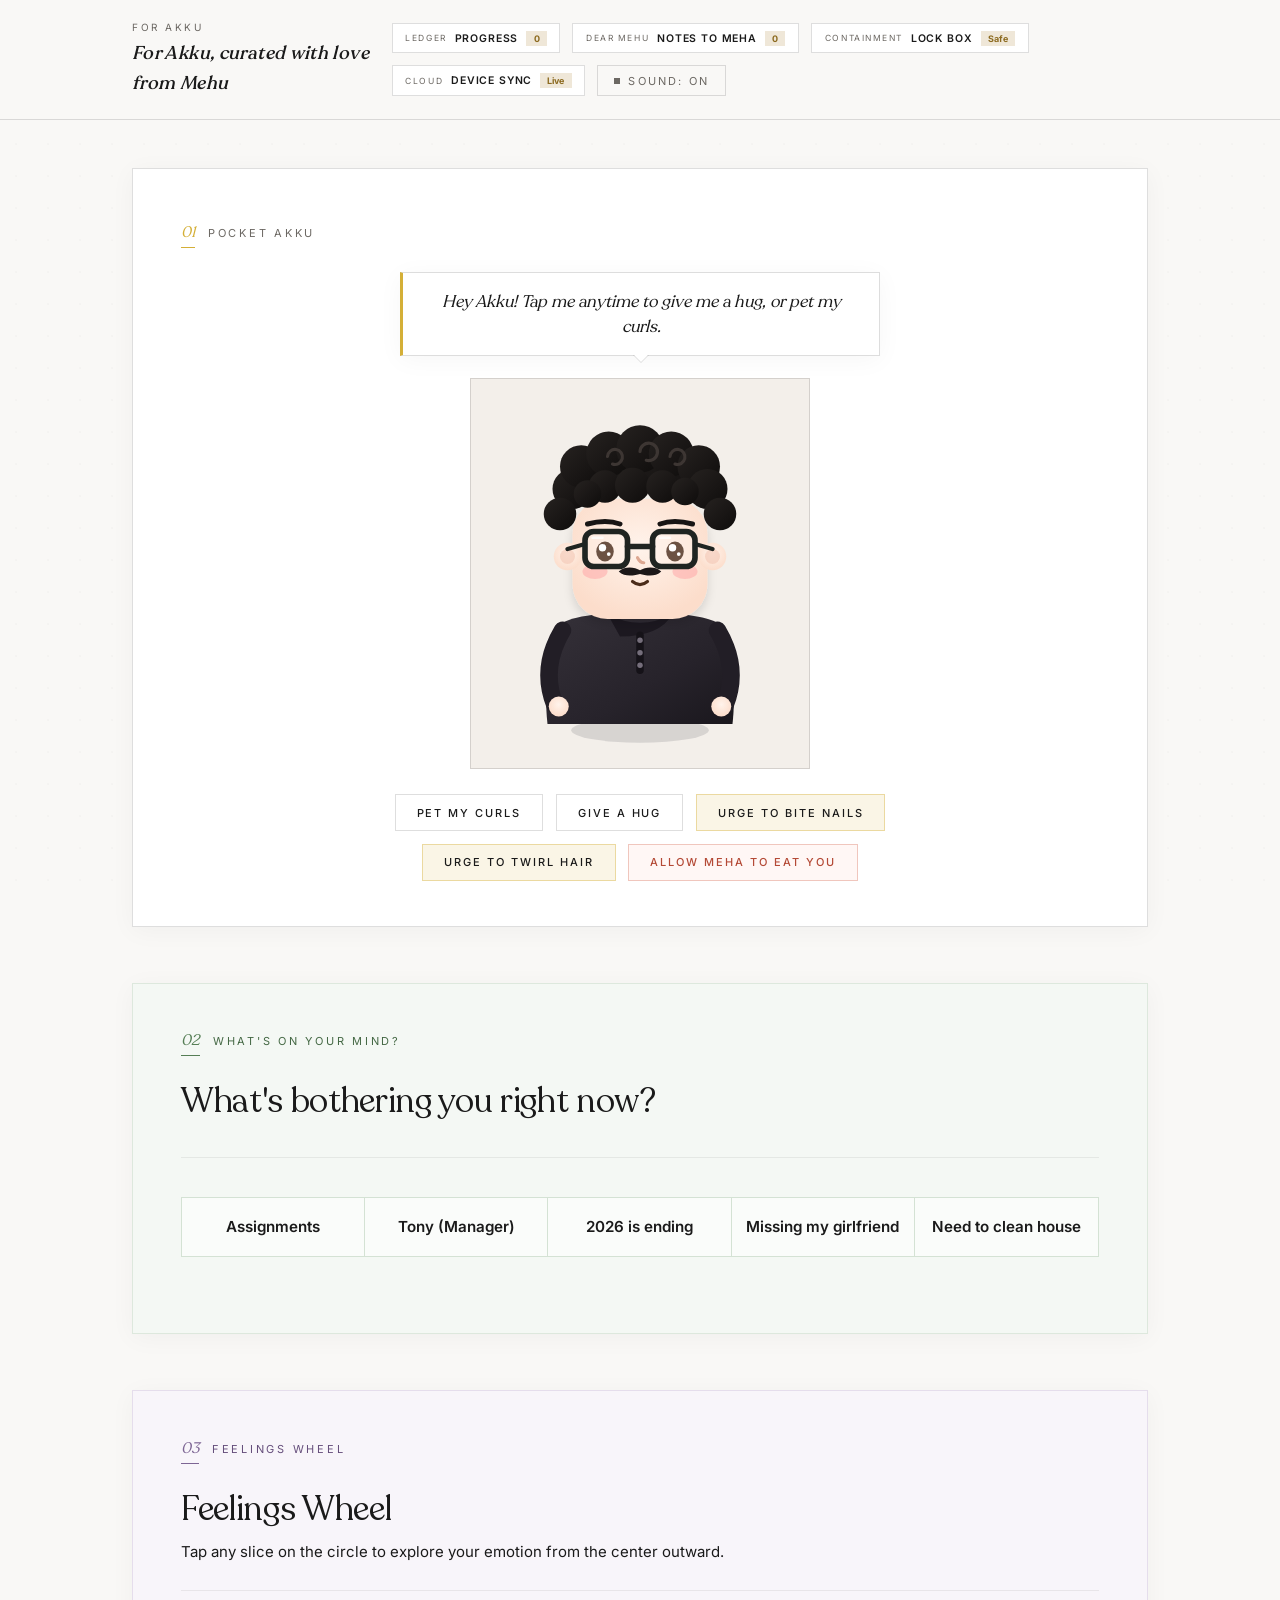
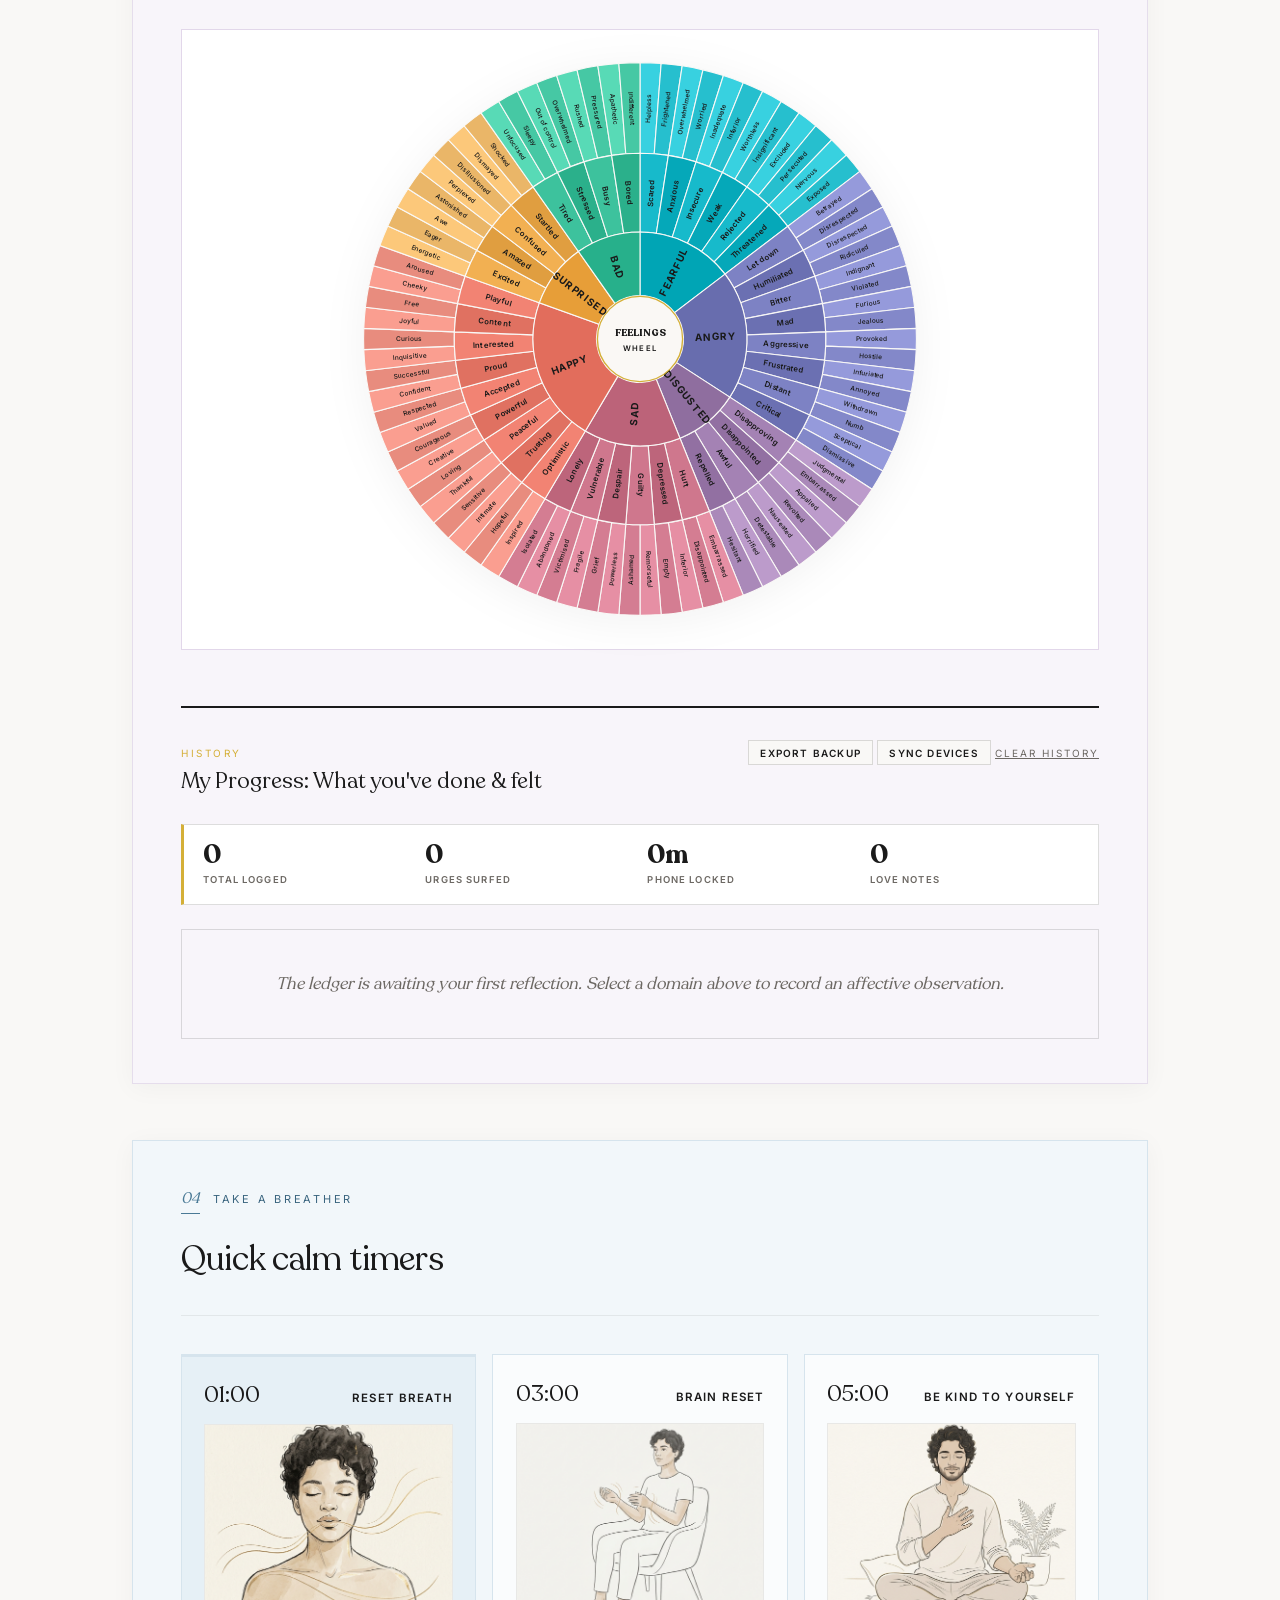
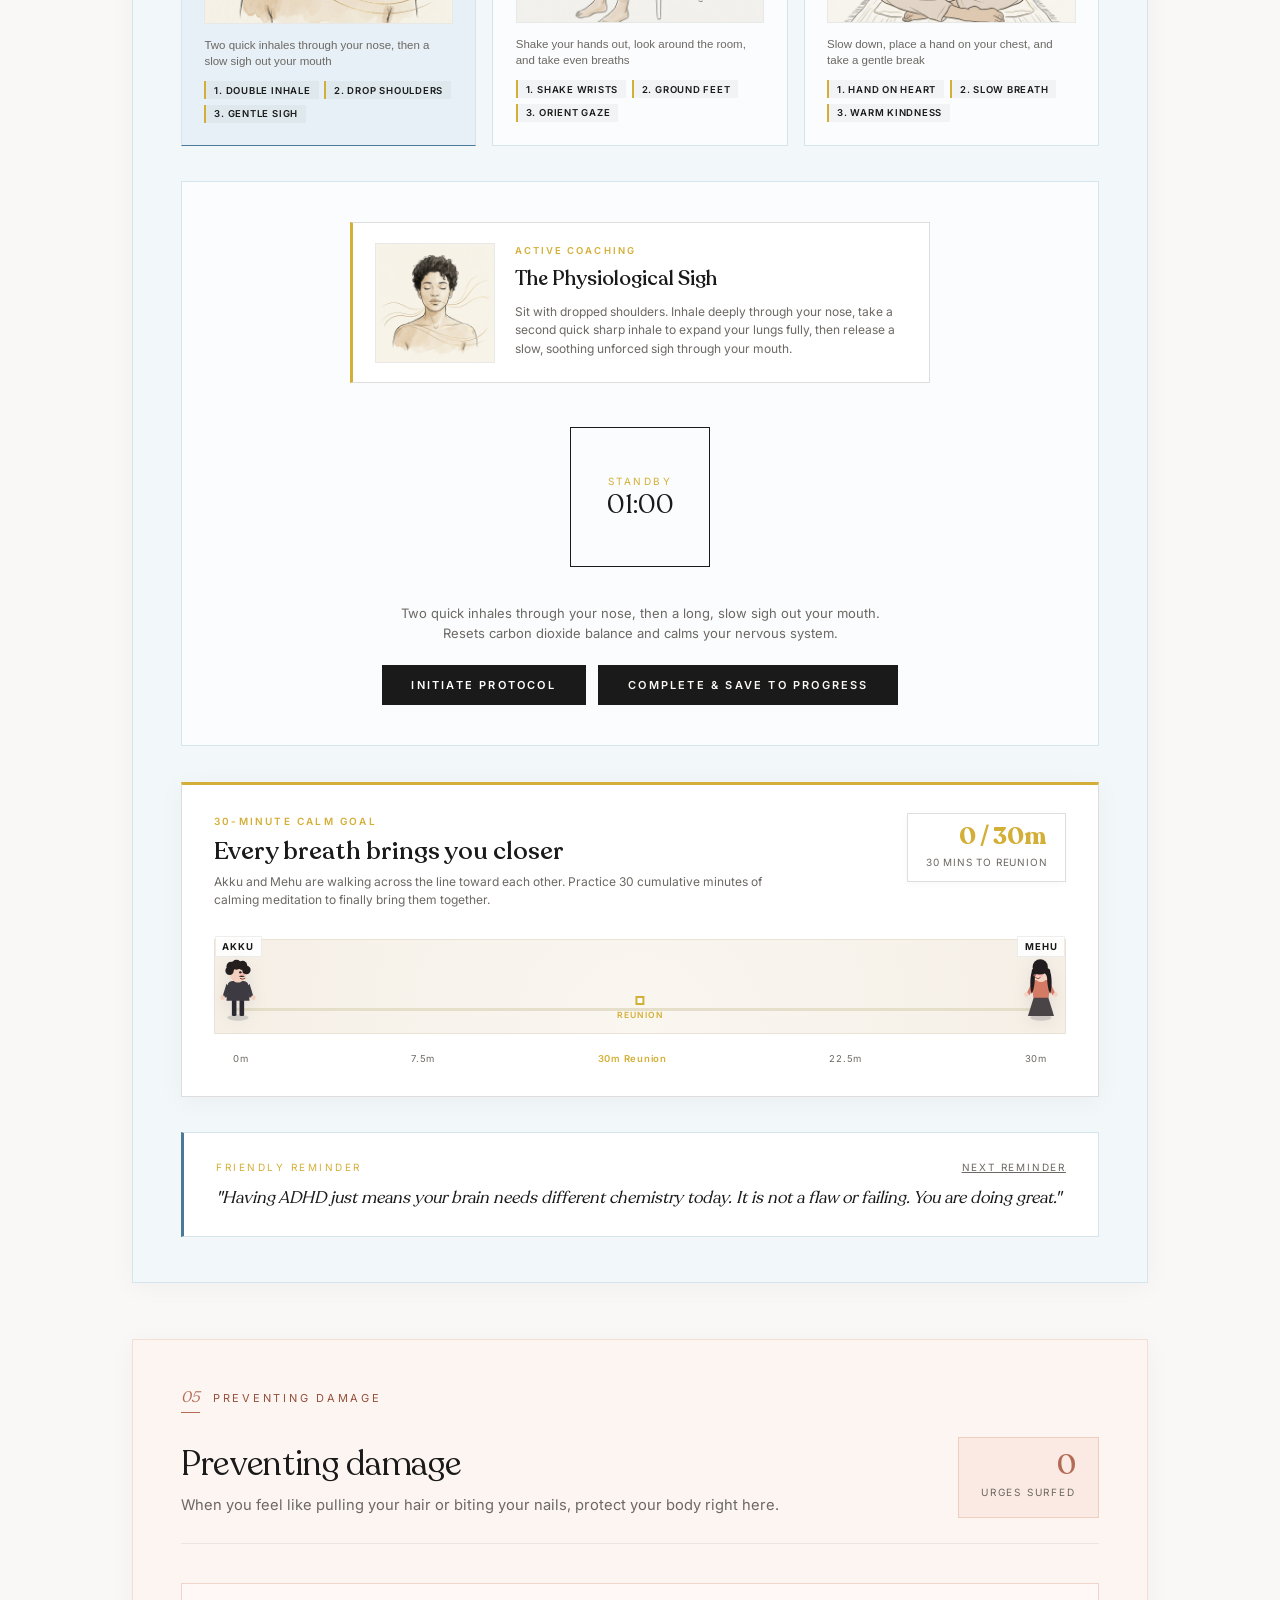
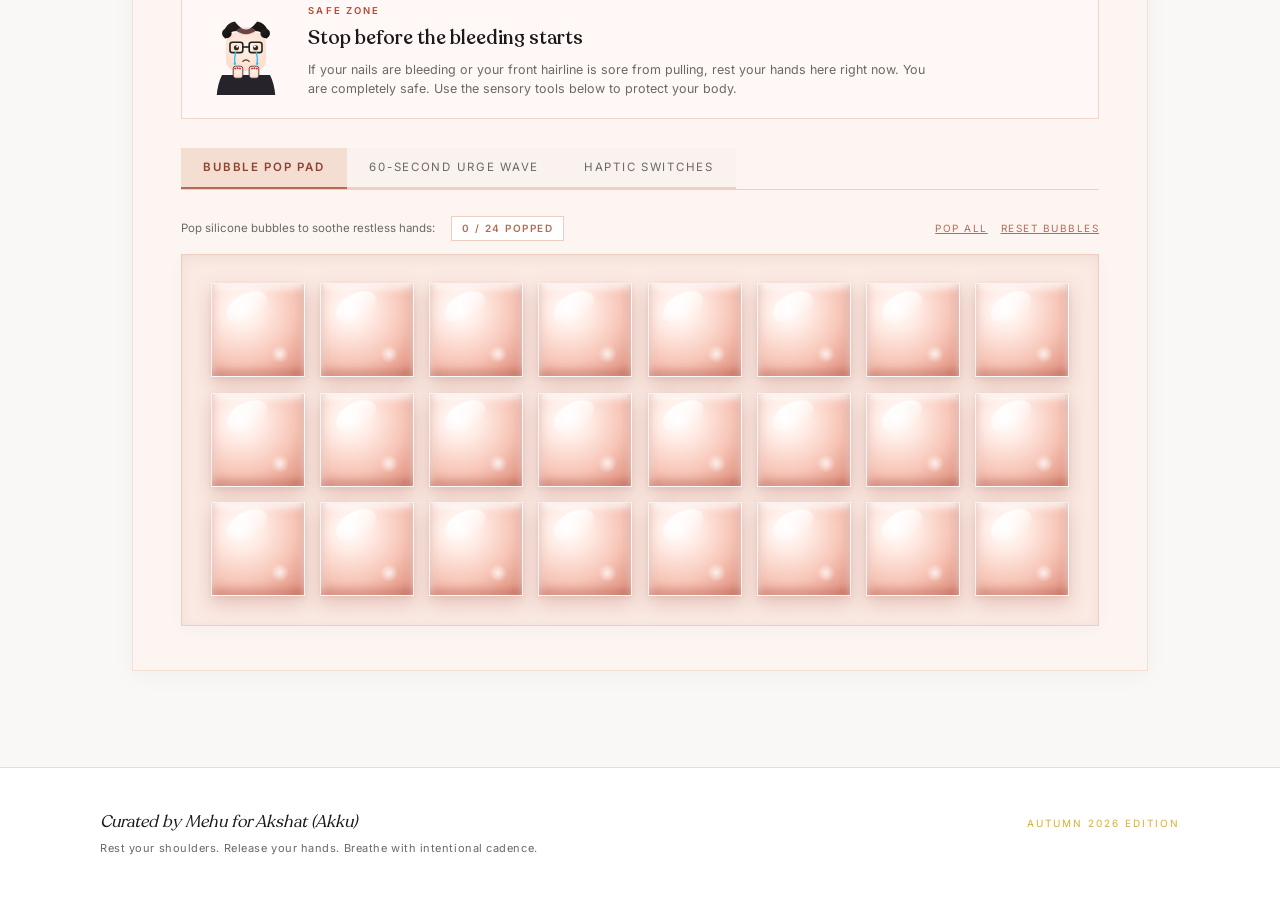
==== commit 1177b82d: "Deploy: 30-minute calm goal with Akku and Mehu reunion line" ====
--- a/index.html
+++ b/index.html
@@ -826,6 +826,114 @@
           <button id="cancelTimerBtn" class="secondary-plain-btn" style="display: none;">Cancel</button>
         </div>
         <span id="calmSavedNotice" class="step-done-notice" style="display: none; margin-top: 0.8rem;">Calming session saved to your progress ledger!</span>
+      </div>
+
+      <!-- 30-Minute Calm Goal: The Reunion Journey (Zero Emojis) -->
+      <div class="calm-journey-card" id="calmJourneyCard">
+        <div class="journey-header">
+          <div class="journey-title-group">
+            <span class="journey-overline">30-Minute Calm Goal</span>
+            <h3 class="journey-headline">Every breath brings you closer</h3>
+            <p class="journey-subtext">Akku and Mehu are walking across the line toward each other. Practice 30 cumulative minutes of calming meditation to finally bring them together.</p>
+          </div>
+          <div class="journey-metric-badge">
+            <span class="journey-metric-digits" id="journeyMinsDigits">0 / 30m</span>
+            <span class="journey-metric-sub" id="journeyRemainingSub">30 mins to reunion</span>
+          </div>
+        </div>
+
+        <!-- The Interactive Journey Track -->
+        <div class="journey-track-stage">
+          <!-- Baseline Track Line -->
+          <div class="journey-base-line"></div>
+          <!-- Completed Distance Line (filling from edges toward center) -->
+          <div class="journey-progress-line-left" id="journeyLineLeft"></div>
+          <div class="journey-progress-line-right" id="journeyLineRight"></div>
+
+          <!-- Center Meeting Marker -->
+          <div class="journey-center-marker" id="journeyCenterMarker">
+            <span class="center-marker-dot"></span>
+            <span class="center-marker-label">Reunion</span>
+          </div>
+
+          <!-- Boy (Akku) moving from left toward center -->
+          <div class="journey-character boy-character" id="journeyBoyCharacter" style="left: 0%;">
+            <div class="character-name-tag">Akku</div>
+            <svg class="character-svg" viewBox="0 0 60 80" width="46" height="62" xmlns="http://www.w3.org/2000/svg" role="img" aria-label="Akku walking toward Mehu">
+              <ellipse cx="30" cy="76" rx="14" ry="4" fill="#3A3845" opacity="0.18" />
+              <rect x="22" y="52" width="6" height="22" rx="2" fill="#2A2830" />
+              <rect x="32" y="52" width="6" height="22" rx="2" fill="#2A2830" />
+              <path d="M 17 32 C 17 26, 43 26, 43 32 L 45 54 L 15 54 Z" fill="#3E3A42" />
+              <path d="M 15 32 L 10 48 L 15 50 L 19 36 Z" fill="#3E3A42" />
+              <path d="M 45 32 L 50 48 L 45 50 L 41 36 Z" fill="#3E3A42" />
+              <circle cx="10" cy="50" r="3" fill="#F3D0BE" />
+              <circle cx="50" cy="50" r="3" fill="#F3D0BE" />
+              <rect x="27" y="24" width="6" height="6" fill="#F3D0BE" />
+              <ellipse cx="30" cy="18" rx="11" ry="12" fill="#F3D0BE" />
+              <circle cx="21" cy="9" r="6" fill="#241E1F" />
+              <circle cx="28" cy="7" r="6.5" fill="#241E1F" />
+              <circle cx="36" cy="8" r="6" fill="#241E1F" />
+              <circle cx="41" cy="14" r="5.5" fill="#241E1F" />
+              <circle cx="19" cy="15" r="5.5" fill="#241E1F" />
+              <circle cx="33" cy="17" r="1.6" fill="#241E1F" />
+              <circle cx="38" cy="17" r="1.6" fill="#241E1F" />
+              <path d="M 31 22 Q 35 20 39 22 Q 35 24 31 22" fill="#1C1819" />
+              <path d="M 33 25 Q 36 27 39 25" stroke="#7A3D28" stroke-width="1.2" stroke-linecap="round" fill="none" />
+              <ellipse cx="36" cy="20" rx="3" ry="1.8" fill="#FF9A9E" opacity="0.45" />
+            </svg>
+          </div>
+
+          <!-- Girl (Mehu) moving from right toward center -->
+          <div class="journey-character girl-character" id="journeyGirlCharacter" style="right: 0%;">
+            <div class="character-name-tag">Mehu</div>
+            <svg class="character-svg" viewBox="0 0 60 80" width="46" height="62" xmlns="http://www.w3.org/2000/svg" role="img" aria-label="Mehu walking toward Akku">
+              <ellipse cx="30" cy="76" rx="14" ry="4" fill="#3A3845" opacity="0.18" />
+              <path d="M 21 48 L 13 74 L 47 74 L 39 48 Z" fill="#4A4446" />
+              <path d="M 18 30 C 18 25, 42 25, 42 30 L 40 50 L 20 50 Z" fill="#D47A65" />
+              <path d="M 18 31 L 11 45 L 15 47 L 21 35 Z" fill="#D47A65" />
+              <path d="M 42 31 L 49 45 L 45 47 L 39 35 Z" fill="#D47A65" />
+              <circle cx="11" cy="46" r="3" fill="#F5D3C2" />
+              <circle cx="49" cy="46" r="3" fill="#F5D3C2" />
+              <rect x="27" y="23" width="6" height="6" fill="#F5D3C2" />
+              <ellipse cx="30" cy="18" rx="10.5" ry="11.5" fill="#F5D3C2" />
+              <path d="M 18 16 C 16 8, 44 8, 42 16 C 45 26, 44 40, 42 45 C 40 42, 38 32, 38 25 C 38 14, 22 14, 22 25 C 22 32, 20 42, 18 45 C 16 40, 15 26, 18 16 Z" fill="#201B1C" />
+              <circle cx="29" cy="10" r="10" fill="#201B1C" />
+              <circle cx="23" cy="18" r="1.6" fill="#201B1C" />
+              <circle cx="28" cy="18" r="1.6" fill="#201B1C" />
+              <path d="M 23 24 Q 26 27 29 24" stroke="#8C4430" stroke-width="1.2" stroke-linecap="round" fill="none" />
+              <ellipse cx="23" cy="21" rx="3.2" ry="1.8" fill="#FF9A9E" opacity="0.5" />
+              <ellipse cx="30" cy="21" rx="3.2" ry="1.8" fill="#FF9A9E" opacity="0.5" />
+            </svg>
+          </div>
+
+          <!-- Reunion Glowing Heart (Hidden until 30 mins reached) -->
+          <div class="journey-reunion-heart" id="journeyReunionHeart" style="display: none;">
+            <svg viewBox="0 0 36 36" width="32" height="32" xmlns="http://www.w3.org/2000/svg" role="img" aria-label="Reunited heart">
+              <path d="M 18 31 C 18 31, 4 21.5, 4 12.5 C 4 7.5, 8 4, 12.5 4 C 15.5 4, 17.5 5.5, 18 6.5 C 18.5 5.5, 20.5 4, 23.5 4 C 28 4, 32 7.5, 32 12.5 C 32 21.5, 18 31, 18 31 Z" fill="#D4AF37" />
+            </svg>
+          </div>
+        </div>
+
+        <!-- Milestones Ticks along the bottom of the track -->
+        <div class="journey-milestones-row">
+          <span class="milestone-step">0m</span>
+          <span class="milestone-step">7.5m</span>
+          <span class="milestone-step milestone-center">30m Reunion</span>
+          <span class="milestone-step">22.5m</span>
+          <span class="milestone-step">30m</span>
+        </div>
+
+        <!-- Completion Celebration Card (Appears at 30 mins) -->
+        <div class="journey-celebration-card" id="journeyCelebrationCard" style="display: none;">
+          <div class="celebration-badge">Together at Last</div>
+          <h4 class="celebration-headline">You reached 30 minutes of calm</h4>
+          <p class="celebration-letter">"You took 30 gentle minutes to pause, breathe, and protect your mind today. Every wave you surfed brought us closer together. I love you so much, Akku."</p>
+          <div class="celebration-actions">
+            <button id="resetJourneyCycleBtn" class="luxury-action-btn">
+              <span>Begin another 30-minute journey</span>
+            </button>
+          </div>
+        </div>
       </div>
 
       <!-- Affirmation Ledger -->
--- a/style.css
+++ b/style.css
@@ -2044,6 +2044,273 @@
   font-size: 1.05rem;
   line-height: 1.55;
   color: var(--fg);
+}
+
+/* ==========================================================================
+   30-Minute Calm Goal: The Reunion Journey (Zero Emojis)
+   ========================================================================== */
+
+.calm-journey-card {
+  background: var(--surface);
+  border: 1px solid var(--border);
+  border-top: 3px solid var(--gold);
+  padding: 1.8rem 2rem;
+  margin: 2.2rem 0;
+  box-shadow: var(--shadow-subtle);
+}
+
+.journey-header {
+  display: flex;
+  justify-content: space-between;
+  align-items: flex-start;
+  gap: 1.5rem;
+  margin-bottom: 1.8rem;
+  flex-wrap: wrap;
+}
+
+.journey-title-group {
+  max-width: 580px;
+}
+
+.journey-overline {
+  display: block;
+  font-family: var(--font-sans);
+  font-size: 10px;
+  font-weight: 600;
+  letter-spacing: 0.22em;
+  text-transform: uppercase;
+  color: var(--gold);
+  margin-bottom: 0.35rem;
+}
+
+.journey-headline {
+  font-family: 'Recoleta', 'Fraunces', serif;
+  font-size: 1.55rem;
+  font-weight: 500;
+  color: var(--fg);
+  margin-bottom: 0.4rem;
+  line-height: 1.25;
+}
+
+.journey-subtext {
+  font-family: var(--font-sans);
+  font-size: 12px;
+  line-height: 1.55;
+  color: var(--muted);
+}
+
+.journey-metric-badge {
+  display: flex;
+  flex-direction: column;
+  align-items: flex-end;
+  background: #FFFFFF;
+  border: 1px solid var(--border);
+  padding: 0.65rem 1.1rem;
+  box-shadow: 0 2px 8px rgba(0, 0, 0, 0.03);
+}
+
+.journey-metric-digits {
+  font-family: 'Recoleta', 'Fraunces', serif;
+  font-size: 1.5rem;
+  font-weight: 600;
+  color: var(--gold);
+  line-height: 1;
+}
+
+.journey-metric-sub {
+  font-family: var(--font-sans);
+  font-size: 10px;
+  letter-spacing: 0.08em;
+  text-transform: uppercase;
+  color: var(--muted);
+  margin-top: 0.35rem;
+}
+
+/* The Journey Track Stage */
+.journey-track-stage {
+  position: relative;
+  height: 95px;
+  margin: 1.8rem 0 0.8rem 0;
+  background: radial-gradient(circle at 50% 100%, #FAF6F0 0%, #F5EFE6 100%);
+  border: 1px solid #EAE2D5;
+  border-radius: 4px;
+  overflow: visible;
+  padding: 0 10px;
+}
+
+.journey-base-line {
+  position: absolute;
+  top: 68px;
+  left: 20px;
+  right: 20px;
+  height: 3px;
+  background: #E5DEC9;
+  border-radius: 2px;
+}
+
+.journey-progress-line-left {
+  position: absolute;
+  top: 68px;
+  left: 20px;
+  width: 0%;
+  height: 3px;
+  background: var(--gold);
+  border-radius: 2px;
+  transition: width 0.6s cubic-bezier(0.16, 1, 0.3, 1);
+  box-shadow: 0 0 8px rgba(212, 175, 55, 0.4);
+}
+
+.journey-progress-line-right {
+  position: absolute;
+  top: 68px;
+  right: 20px;
+  width: 0%;
+  height: 3px;
+  background: var(--gold);
+  border-radius: 2px;
+  transition: width 0.6s cubic-bezier(0.16, 1, 0.3, 1);
+  box-shadow: 0 0 8px rgba(212, 175, 55, 0.4);
+}
+
+.journey-center-marker {
+  position: absolute;
+  top: 56px;
+  left: 50%;
+  transform: translateX(-50%);
+  display: flex;
+  flex-direction: column;
+  align-items: center;
+  pointer-events: none;
+  z-index: 5;
+}
+
+.center-marker-dot {
+  width: 9px;
+  height: 9px;
+  background: #FFFFFF;
+  border: 2px solid var(--gold);
+  border-radius: 50%;
+}
+
+.center-marker-label {
+  font-family: var(--font-sans);
+  font-size: 8.5px;
+  font-weight: 600;
+  letter-spacing: 0.12em;
+  text-transform: uppercase;
+  color: var(--gold);
+  margin-top: 3px;
+}
+
+/* Character Figures */
+.journey-character {
+  position: absolute;
+  bottom: 12px;
+  display: flex;
+  flex-direction: column;
+  align-items: center;
+  transition: left 0.6s cubic-bezier(0.16, 1, 0.3, 1), right 0.6s cubic-bezier(0.16, 1, 0.3, 1);
+  z-index: 10;
+  user-select: none;
+  pointer-events: none;
+}
+
+.character-name-tag {
+  font-family: var(--font-sans);
+  font-size: 9.5px;
+  font-weight: 700;
+  letter-spacing: 0.1em;
+  text-transform: uppercase;
+  color: var(--fg);
+  background: rgba(255, 255, 255, 0.9);
+  padding: 0.1rem 0.4rem;
+  border: 1px solid var(--border-light);
+  border-radius: 2px;
+  margin-bottom: 2px;
+}
+
+.character-svg {
+  display: block;
+  filter: drop-shadow(0 4px 8px rgba(0, 0, 0, 0.08));
+}
+
+/* Reunion Heart */
+.journey-reunion-heart {
+  position: absolute;
+  top: 6px;
+  left: 50%;
+  transform: translateX(-50%);
+  z-index: 20;
+  animation: heartPopPulse 1.8s infinite ease-in-out;
+}
+
+@keyframes heartPopPulse {
+  0%, 100% { transform: translateX(-50%) scale(1); filter: drop-shadow(0 2px 6px rgba(212, 175, 55, 0.4)); }
+  50% { transform: translateX(-50%) scale(1.22); filter: drop-shadow(0 6px 14px rgba(212, 175, 55, 0.7)); }
+}
+
+/* Milestones Row */
+.journey-milestones-row {
+  display: flex;
+  justify-content: space-between;
+  padding: 0.3rem 1.2rem 0 1.2rem;
+  font-family: var(--font-sans);
+  font-size: 9.5px;
+  color: var(--muted);
+  letter-spacing: 0.08em;
+}
+
+.milestone-center {
+  font-weight: 600;
+  color: var(--gold);
+}
+
+/* Celebration Card */
+.journey-celebration-card {
+  margin-top: 1.6rem;
+  padding: 1.4rem 1.6rem;
+  background: #FFFFFF;
+  border: 1px solid var(--gold);
+  box-shadow: 0 6px 24px rgba(212, 175, 55, 0.12);
+  text-align: center;
+  animation: fadeIn 0.4s ease-out;
+}
+
+.celebration-badge {
+  display: inline-block;
+  font-family: var(--font-sans);
+  font-size: 9.5px;
+  font-weight: 700;
+  letter-spacing: 0.2em;
+  text-transform: uppercase;
+  color: var(--gold);
+  background: #FAF7F0;
+  border: 1px solid #EAE2D0;
+  padding: 0.25rem 0.75rem;
+  margin-bottom: 0.8rem;
+}
+
+.celebration-headline {
+  font-family: 'Recoleta', 'Fraunces', serif;
+  font-size: 1.4rem;
+  font-weight: 500;
+  color: var(--fg);
+  margin-bottom: 0.6rem;
+}
+
+.celebration-letter {
+  font-family: 'Fraunces', serif;
+  font-style: italic;
+  font-size: 1.05rem;
+  line-height: 1.6;
+  color: #3A3845;
+  max-width: 540px;
+  margin: 0 auto 1.2rem auto;
+}
+
+.celebration-actions {
+  display: flex;
+  justify-content: center;
 }
 
 /* ==========================================================================
@@ -3753,6 +4020,40 @@
     justify-content: center;
   }
 
+  /* 30-Minute Calm Goal Mobile Proportions */
+  .calm-journey-card {
+    padding: 1.3rem 1rem;
+    margin: 1.8rem 0;
+  }
+
+  .journey-header {
+    flex-direction: column;
+    align-items: flex-start;
+    gap: 0.8rem;
+  }
+
+  .journey-metric-badge {
+    align-self: flex-start;
+  }
+
+  .journey-headline {
+    font-size: 1.35rem;
+  }
+
+  .journey-track-stage {
+    height: 90px;
+    padding: 0 4px;
+  }
+
+  .character-svg {
+    width: 38px;
+    height: 52px;
+  }
+
+  .celebration-letter {
+    font-size: 0.95rem;
+  }
+
   /* Slide-Over Drawer Proportions on Mobile */
   .editorial-drawer {
     width: 100vw;
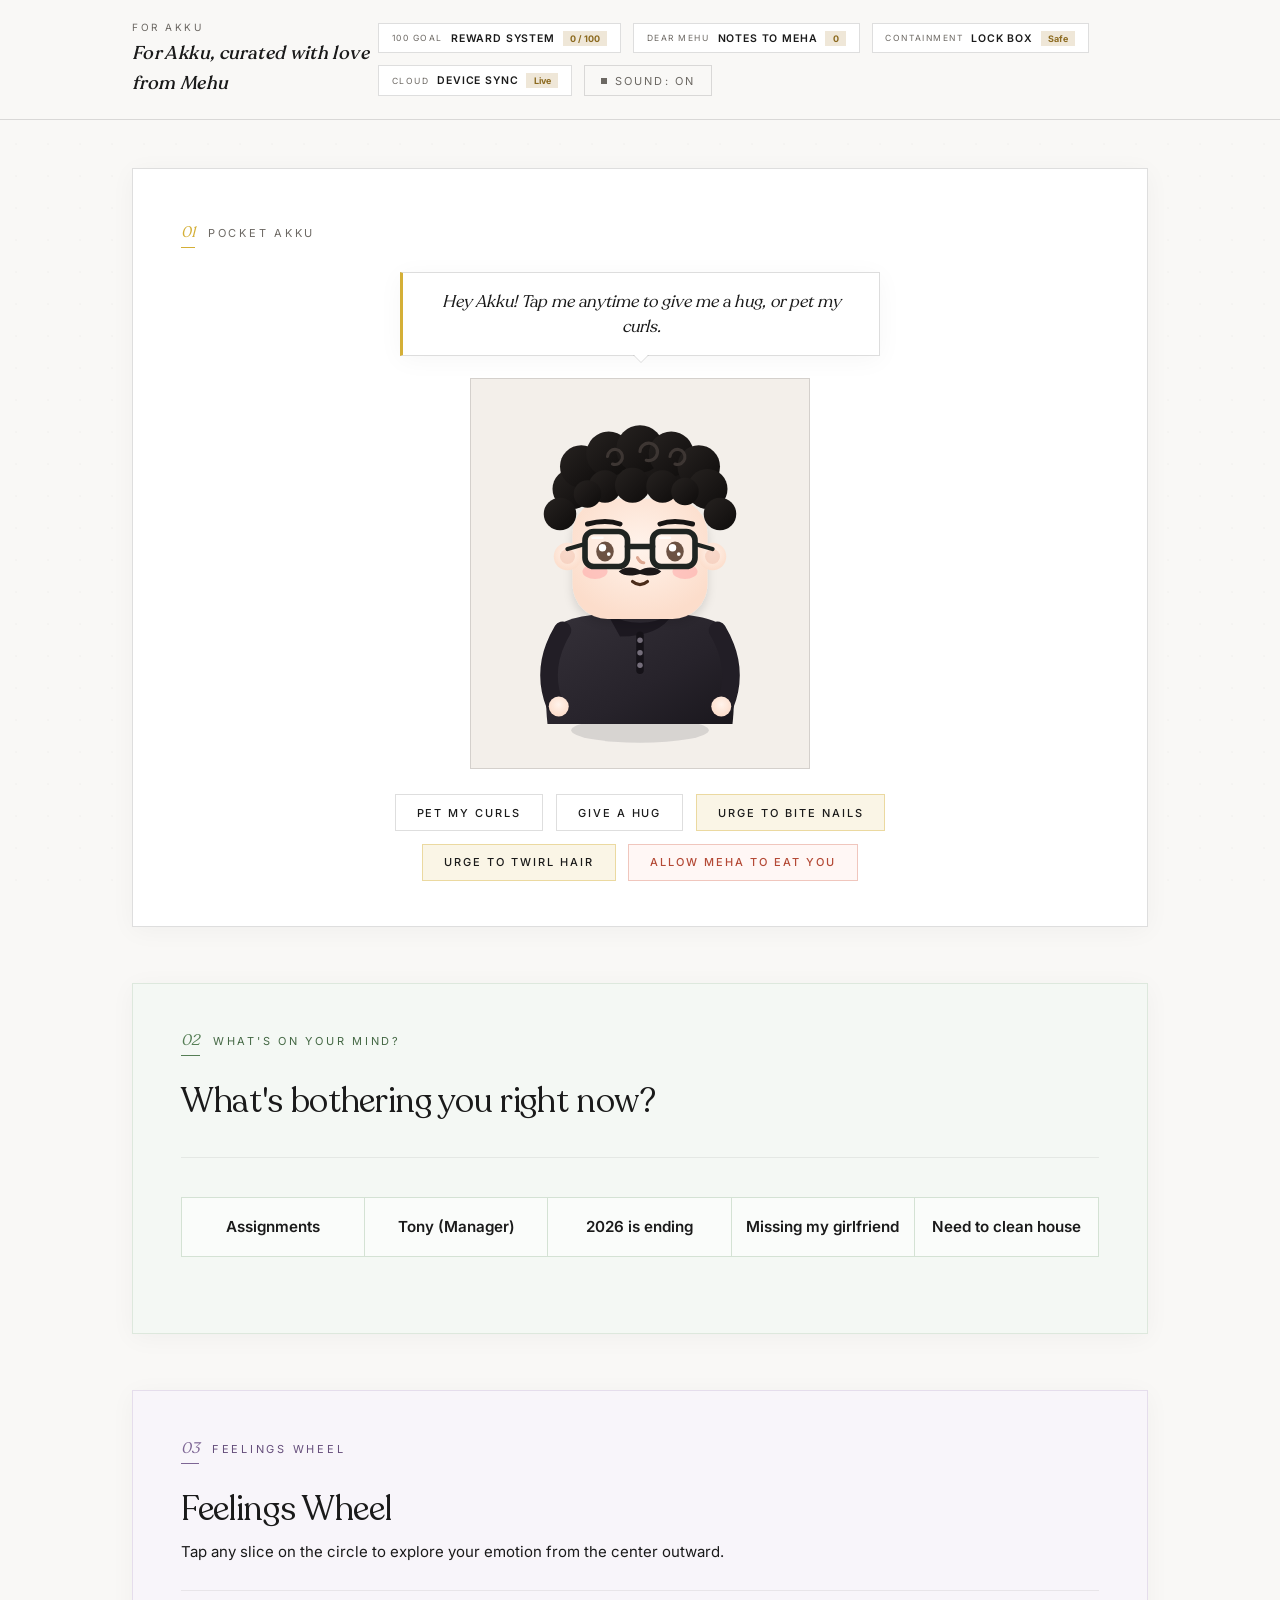
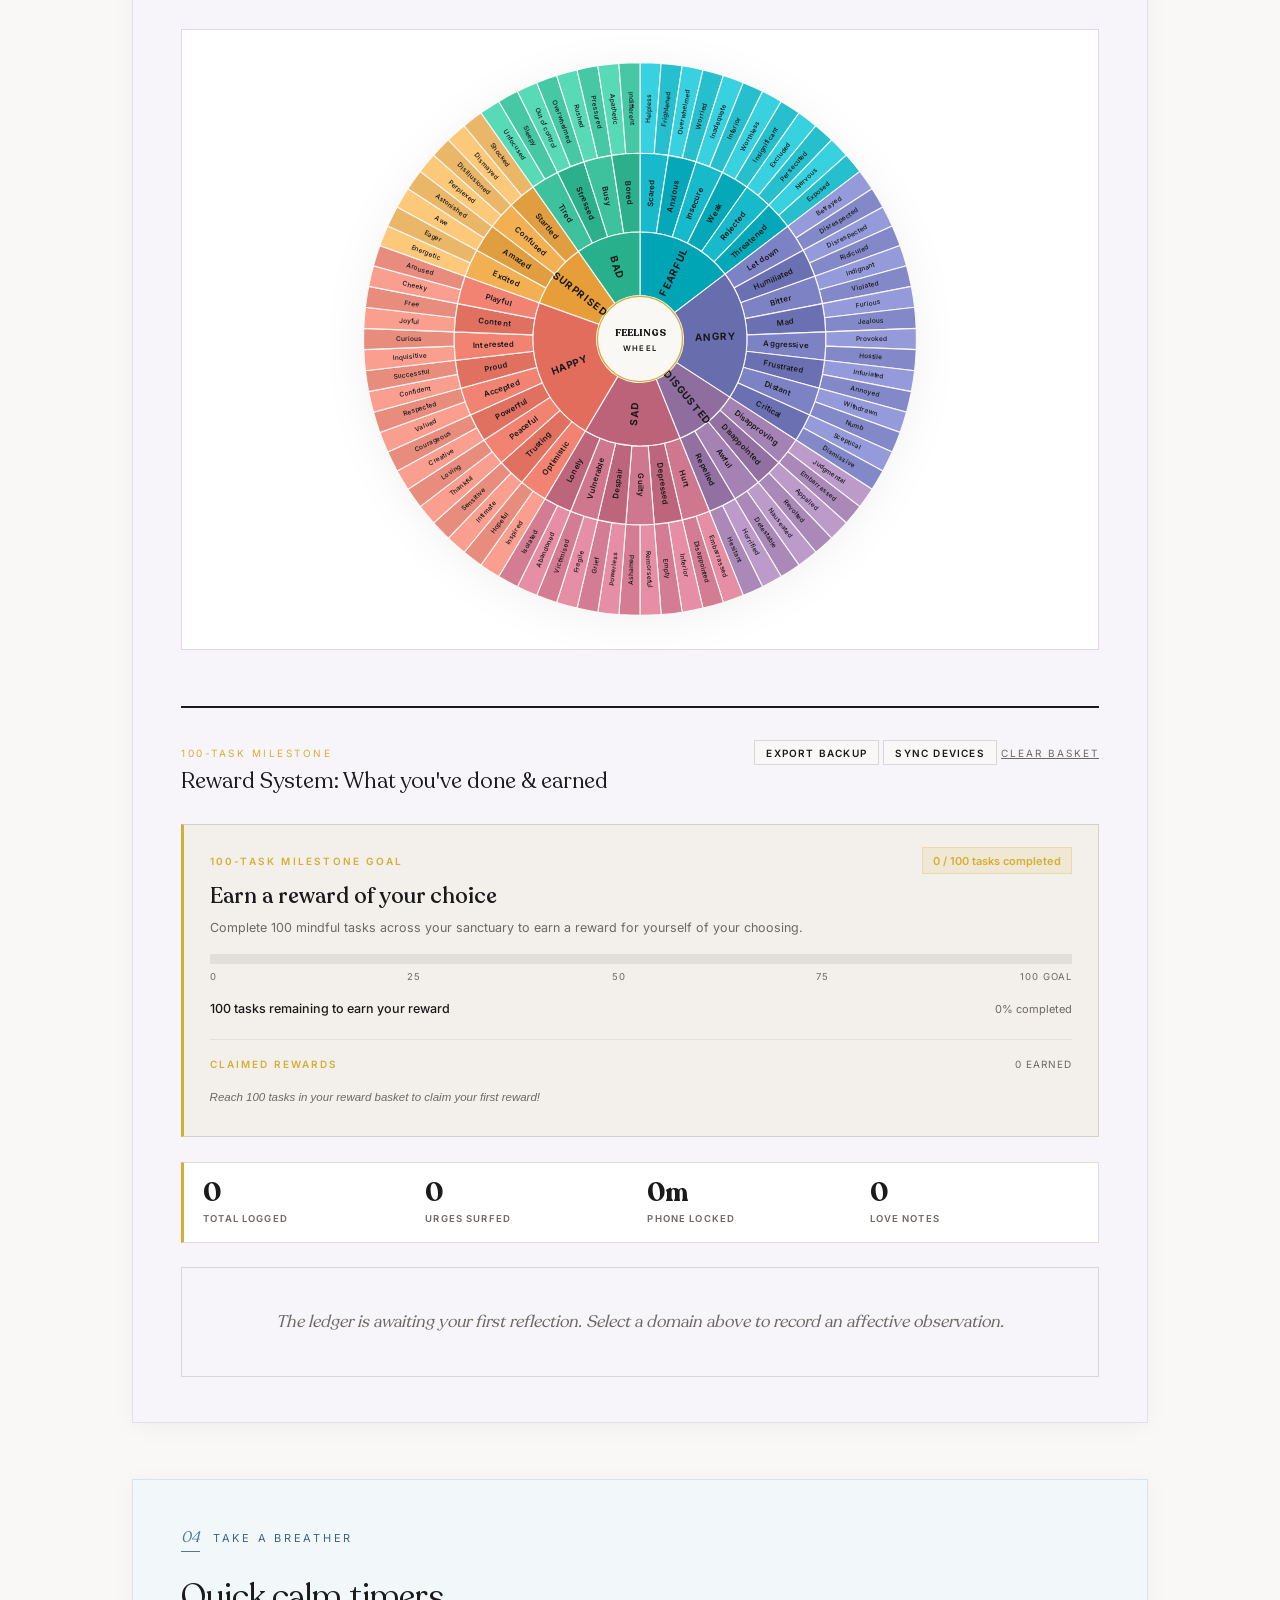
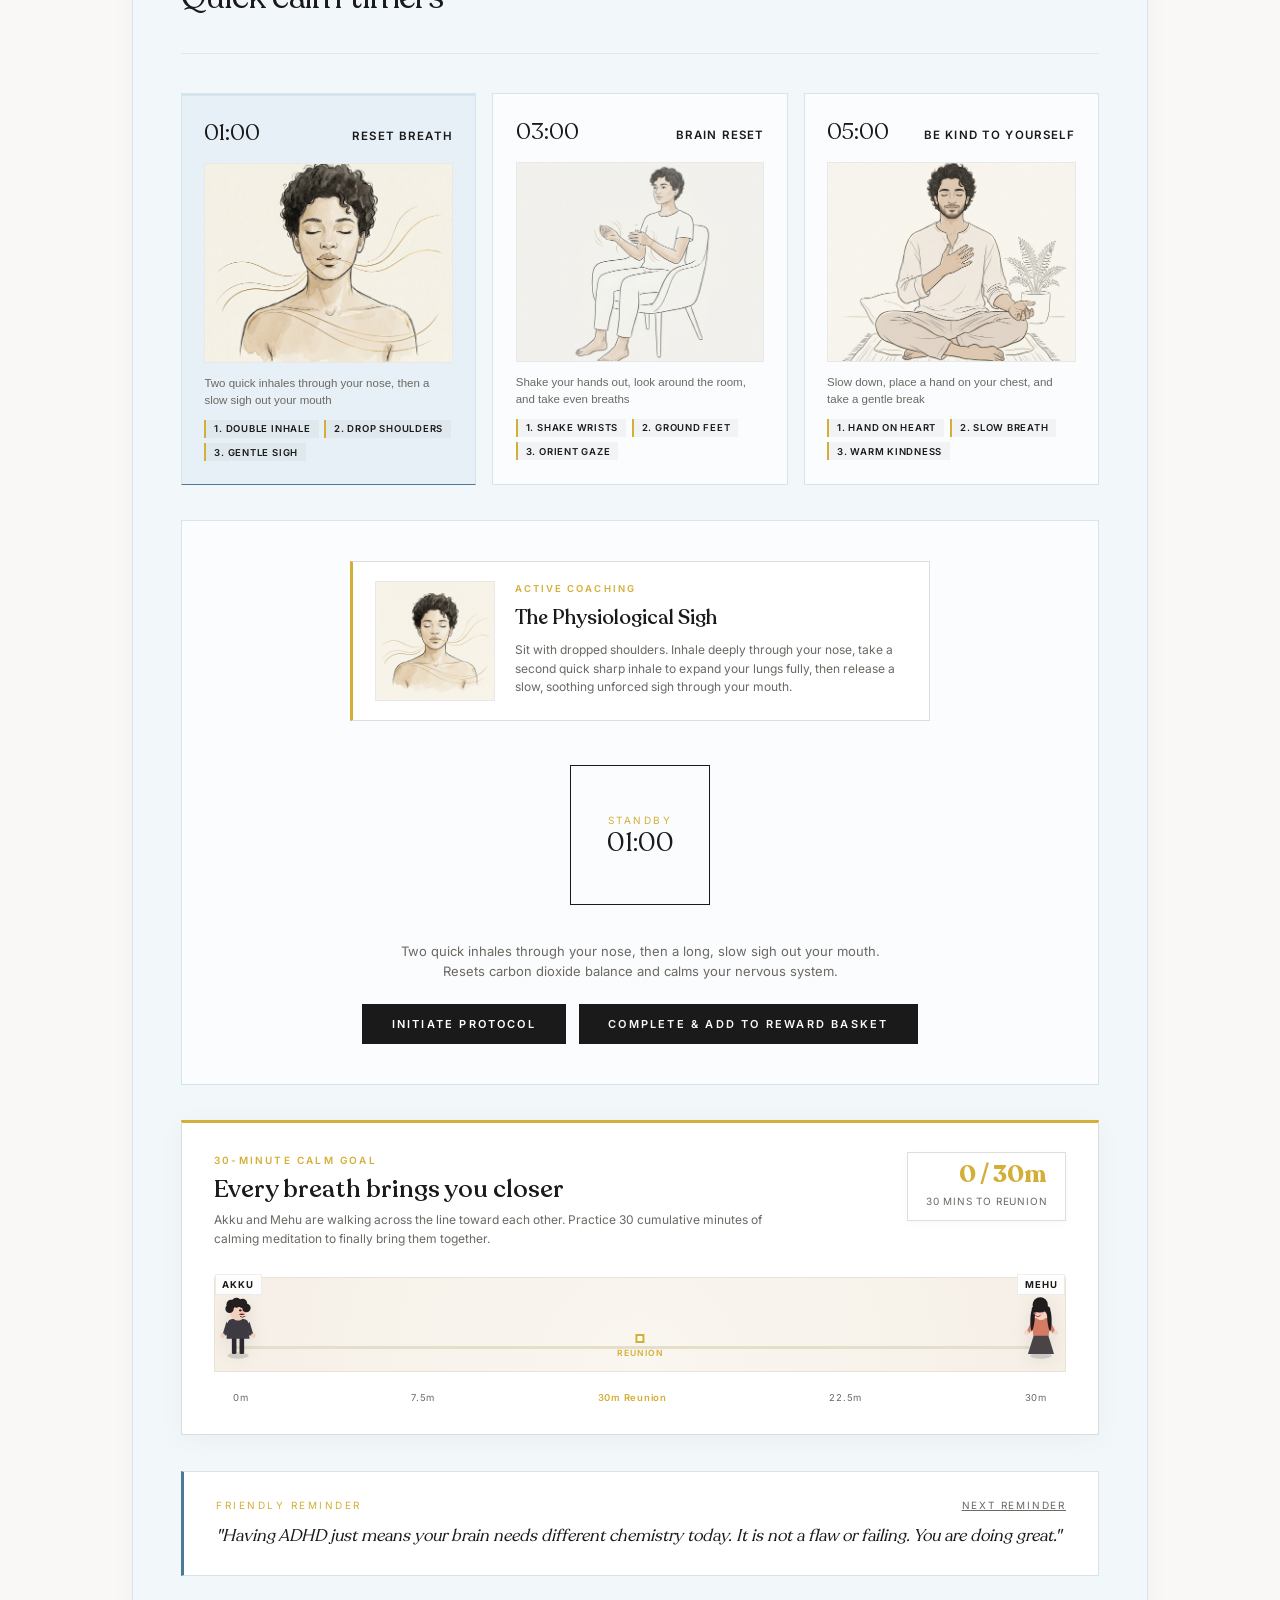
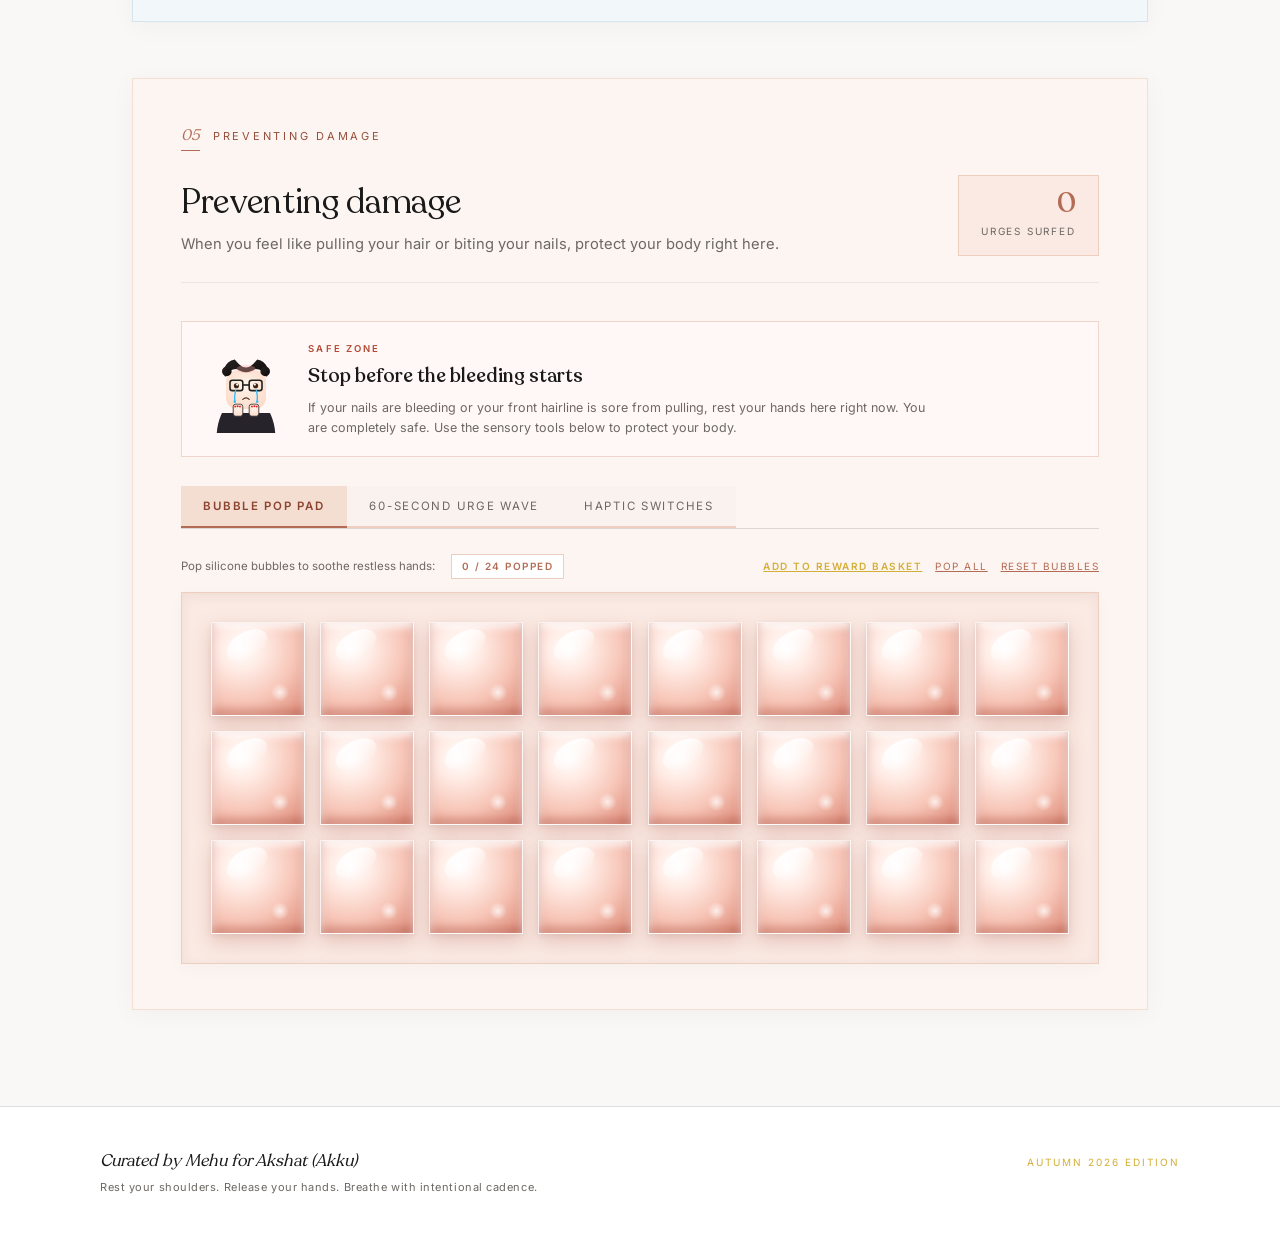
==== commit fc0b7537: "Update Reward System with 100-task goal, reward claiming, and basket options" ====
--- a/index.html
+++ b/index.html
@@ -36,10 +36,10 @@
         </span>
       </button>
       <div class="nav-right" id="navRightActions">
-        <button id="topProgressBtn" class="editorial-nav-btn" title="View all saved progress with dates and times" aria-label="Progress Log">
-          <span class="nav-btn-tag">Ledger</span>
-          <span class="nav-btn-text">Progress</span>
-          <span class="nav-btn-badge" id="progressCountBadge">0</span>
+        <button id="topProgressBtn" class="editorial-nav-btn" title="View reward system and claimed rewards" aria-label="Reward System">
+          <span class="nav-btn-tag">100 Goal</span>
+          <span class="nav-btn-text">Reward System</span>
+          <span class="nav-btn-badge" id="progressCountBadge">0 / 100</span>
         </button>
         <button id="topNotesBtn" class="editorial-nav-btn" title="View all saved notes to Meha" aria-label="Notes to Meha">
           <span class="nav-btn-tag">Dear Mehu</span>
@@ -64,14 +64,14 @@
     </div>
   </header>
 
-  <!-- Editorial Slide-Over Drawer: Progress & Notes to Meha & Lock Box -->
+  <!-- Editorial Slide-Over Drawer: Reward System & Notes to Meha & Lock Box -->
   <div class="editorial-drawer-overlay" id="drawerOverlay" style="display: none;">
     <div class="editorial-drawer" id="editorialDrawer">
       <div class="drawer-header">
         <div class="drawer-tabs-row">
           <button class="drawer-tab active" id="drawerTabProgress" data-tab="progress">
-            <span>Progress Ledger</span>
-            <span class="drawer-count-badge" id="drawerProgressBadge">0</span>
+            <span>Reward System</span>
+            <span class="drawer-count-badge" id="drawerProgressBadge">0 / 100</span>
           </button>
           <button class="drawer-tab" id="drawerTabNotes" data-tab="notes">
             <span>Notes to Meha</span>
@@ -89,10 +89,15 @@
         <button class="drawer-close-btn" id="drawerCloseBtn" aria-label="Close panel">Close</button>
       </div>
 
-      <!-- Panel 1: Progress Ledger with Date & Time -->
+      <!-- Panel 1: Reward System & 100-Task Goal -->
       <div class="drawer-panel active" id="drawerPanelProgress">
         <div class="drawer-panel-intro">
-          <p class="drawer-intro-text">Every action step, calming timer, feelings reflection, and safe urge wave is tracked here with exact dates and times.</p>
+          <p class="drawer-intro-text">Every mindful action step adds to your reward basket. Reach 100 tasks to unlock a reward for yourself of your own choosing!</p>
+        </div>
+
+        <!-- 100-Task Reward Goal Tracker Card (Drawer) -->
+        <div class="reward-goal-tracker-card" id="drawerRewardTrackerCard">
+          <!-- Dynamically populated via app.js -->
         </div>
 
         <!-- Progress Statistics Dashboard -->
@@ -148,11 +153,11 @@
             <button id="importBackupBtn" class="backup-pill-btn" title="Restore progress from a backup file">Restore Backup</button>
             <input type="file" id="backupFileInput" accept=".json" style="display: none;" />
           </div>
-          <button class="drawer-clear-btn" id="drawerClearProgressBtn">Clear Progress</button>
+          <button class="drawer-clear-btn" id="drawerClearProgressBtn">Clear Basket</button>
         </div>
 
         <div class="drawer-entries-header">
-          <span class="history-label">Activity Timeline</span>
+          <span class="history-label">Reward Basket Timeline</span>
         </div>
 
         <div class="drawer-entries-list" id="drawerProgressList">
@@ -225,10 +230,11 @@
           <div class="lockbox-actions">
             <button id="startLockboxBtn" class="luxury-action-btn" style="width: 100%;">Lock Phone in Vault</button>
             <button id="cancelLockboxBtn" class="cancel-timer-btn" style="display: none; width: 100%; margin-top: 0.6rem;">Unlock Vault Early</button>
+            <button id="addLockboxToBasketBtn" class="luxury-action-btn complete-btn" style="width: 100%; margin-top: 0.6rem;">Add focus session to reward basket</button>
           </div>
 
           <div id="lockboxCompletionNotice" class="step-done-notice" style="display: none; margin-top: 1rem; width: 100%; text-align: center;">
-            Phone Unlocked! Successfully protected your focus.
+            Added to your reward basket!
           </div>
         </div>
 
@@ -633,8 +639,8 @@
           <p class="step-work-prompt" id="stepWorkPrompt">What is one tiny 5-minute step you can do right now?</p>
           <textarea id="stepWorkInput" class="step-work-textarea" placeholder="Type your thoughts or action here..."></textarea>
           <div class="step-work-actions">
-            <button id="submitStepWorkBtn" class="luxury-action-btn">Done! Save to My Progress</button>
-            <span id="stepDoneNotice" class="step-done-notice">Saved to your progress ledger!</span>
+            <button id="submitStepWorkBtn" class="luxury-action-btn">Done! Add to reward basket</button>
+            <span id="stepDoneNotice" class="step-done-notice">Added to your reward basket!</span>
           </div>
         </div>
       </div>
@@ -679,24 +685,29 @@
 
         <div class="selection-actions-row">
           <button id="submitProgressEntryBtn" class="luxury-action-btn">
-            <span>Save to My Progress</span>
+            <span>Add to reward basket</span>
           </button>
-          <span id="journalDoneNotice" class="step-done-notice">Saved to your progress ledger!</span>
-        </div>
-      </div>
-
-      <!-- My Progress: Archival Journal Log -->
+          <span id="journalDoneNotice" class="step-done-notice">Added to your reward basket!</span>
+        </div>
+      </div>
+
+      <!-- Reward System: Archival Basket & 100-Task Milestones -->
       <div class="my-progress-archive" id="progressArchiveBox">
         <div class="archive-header">
           <div class="archive-title-meta">
-            <span class="archive-tag">History</span>
-            <h3 class="archive-headline">My Progress: What you've done & felt</h3>
+            <span class="archive-tag">100-Task Milestone</span>
+            <h3 class="archive-headline">Reward System: What you've done &amp; earned</h3>
           </div>
           <div class="archive-actions-header">
             <button id="inpageExportBackupBtn" class="backup-pill-btn" title="Download backup of all progress and notes">Export Backup</button>
             <button id="inpageSyncDeviceBtn" class="backup-pill-btn" title="Sync progress across laptop and phone">Sync Devices</button>
-            <button id="clearArchiveBtn" class="archive-clear-btn" title="Clear history">Clear History</button>
-          </div>
+            <button id="clearArchiveBtn" class="archive-clear-btn" title="Clear basket">Clear Basket</button>
+          </div>
+        </div>
+
+        <!-- 100-Task Reward Goal Tracker Card (In-Page) -->
+        <div class="reward-goal-tracker-card" id="inpageRewardTrackerCard">
+          <!-- Populated dynamically via app.js -->
         </div>
 
         <!-- Section 04 Summary Stats Ribbon -->
@@ -820,12 +831,12 @@
           <button id="toggleTimerBtn" class="luxury-action-btn">
             <span id="timerBtnText">Start timer</span>
           </button>
-          <button id="completeTimerEarlyBtn" class="luxury-action-btn complete-btn" title="Complete this calming session and record progress">
-            <span>Complete &amp; save to progress</span>
+          <button id="completeTimerEarlyBtn" class="luxury-action-btn complete-btn" title="Complete this calming session and add to reward basket">
+            <span>Complete &amp; add to reward basket</span>
           </button>
           <button id="cancelTimerBtn" class="secondary-plain-btn" style="display: none;">Cancel</button>
         </div>
-        <span id="calmSavedNotice" class="step-done-notice" style="display: none; margin-top: 0.8rem;">Calming session saved to your progress ledger!</span>
+        <span id="calmSavedNotice" class="step-done-notice" style="display: none; margin-top: 0.8rem;">Calming session added to your reward basket!</span>
       </div>
 
       <!-- 30-Minute Calm Goal: The Reunion Journey (Zero Emojis) -->
@@ -1049,10 +1060,12 @@
             <span class="matrix-counter-chip" id="matrixPopCounter">0 / 24 popped</span>
           </div>
           <div class="matrix-actions-wrap">
+            <button id="addBubbleSetBtn" class="matrix-action-link matrix-basket-btn" title="Add popped bubbles to reward basket">Add to reward basket</button>
             <button id="popAllMatrixBtn" class="matrix-action-link">Pop all</button>
             <button id="resetMatrixBtn" class="matrix-reset-link">Reset bubbles</button>
           </div>
         </div>
+        <span id="bubbleMatrixNotice" class="step-done-notice" style="display: none; margin: 0.4rem 0; text-align: center;">Added to your reward basket!</span>
         <div class="tactile-matrix-grid" id="matrixGrid">
           <!-- 24 3D tactile silicone bubbles -->
         </div>
@@ -1063,7 +1076,11 @@
             <span class="completion-pill">Protected your hands</span>
             <h3 class="completion-headline">Better than hurting your body, huh?</h3>
             <p class="completion-subtext">All 24 bubbles popped safely. Your hands found calm without any harm.</p>
-            <button id="resetAfterCompleteBtn" class="matrix-reset-prominent-btn">Reset bubbles & pop again</button>
+            <div class="completion-actions-row" style="display: flex; gap: 0.8rem; justify-content: center; flex-wrap: wrap; margin-top: 1rem;">
+              <button id="addBubbleCompleteBtn" class="luxury-action-btn">Add to reward basket</button>
+              <button id="resetAfterCompleteBtn" class="matrix-reset-prominent-btn">Reset bubbles &amp; pop again</button>
+            </div>
+            <span id="bubbleBasketNotice" class="step-done-notice" style="display: none; margin-top: 0.6rem; text-align: center;">Added to your reward basket!</span>
           </div>
         </div>
       </div>
@@ -1096,8 +1113,10 @@
           </div>
           <div class="surfer-btn-row">
             <button id="startSurferBtn" class="luxury-action-btn">Start 60s wave</button>
+            <button id="addSurferToBasketBtn" class="luxury-action-btn basket-action-btn" title="Add urge surf to reward basket">Add to reward basket</button>
             <button id="resetSurferBtn" class="secondary-plain-btn" style="display: none;">Reset wave</button>
           </div>
+          <span id="surferBasketNotice" class="step-done-notice" style="display: none; margin-top: 0.6rem; text-align: center;">Urge surf added to your reward basket!</span>
         </div>
       </div>
 
@@ -1171,7 +1190,11 @@
 
             <div class="switch-deck-footer">
               <span class="switch-milestone-text" id="switchMilestoneCue">Press keys repeatedly whenever you feel the urge to bite or twirl...</span>
-              <button class="switch-reset-btn" id="switchResetBtn">Reset Clicks</button>
+              <div class="switch-footer-actions">
+                <button id="addSwitchSetToBasketBtn" class="luxury-action-btn switch-basket-action-btn" title="Add switch clicks to reward basket">Add to reward basket</button>
+                <button class="switch-reset-btn" id="switchResetBtn">Reset Clicks</button>
+              </div>
+              <span id="switchBasketNotice" class="step-done-notice" style="display: none; margin-top: 0.6rem; text-align: center;">Haptic session added to your reward basket!</span>
             </div>
           </div>
         </div>
--- a/style.css
+++ b/style.css
@@ -1658,6 +1658,289 @@
   letter-spacing: 0.12em;
   color: var(--muted);
   margin-top: 0.2rem;
+}
+
+/* 100-Task Reward System & Goal Tracker */
+.reward-goal-tracker-card {
+  background: var(--surface-alt);
+  border: 1px solid var(--border);
+  border-left: 3px solid var(--gold);
+  padding: 1.4rem 1.6rem;
+  margin-bottom: 1.6rem;
+  transition: var(--transition-fast);
+}
+
+.reward-tracker-header {
+  display: flex;
+  justify-content: space-between;
+  align-items: baseline;
+  flex-wrap: wrap;
+  gap: 0.6rem;
+  margin-bottom: 0.3rem;
+}
+
+.reward-tracker-tag {
+  font-family: var(--font-sans);
+  font-size: 10px;
+  letter-spacing: 0.22em;
+  text-transform: uppercase;
+  color: var(--gold);
+  font-weight: 600;
+}
+
+.reward-badge-chip {
+  font-family: var(--font-sans);
+  font-size: 11px;
+  font-weight: 600;
+  padding: 0.2rem 0.65rem;
+  border-radius: 999px;
+  background: rgba(212, 175, 55, 0.12);
+  color: var(--gold);
+  border: 1px solid rgba(212, 175, 55, 0.25);
+}
+
+.reward-tracker-title {
+  font-family: var(--font-serif);
+  font-size: 1.35rem;
+  font-weight: 500;
+  color: var(--fg);
+  margin: 0.2rem 0 0.3rem 0;
+}
+
+.reward-tracker-sub {
+  font-size: 12.5px;
+  color: var(--muted);
+  line-height: 1.5;
+  margin: 0;
+}
+
+.reward-progress-track {
+  height: 10px;
+  background: rgba(0, 0, 0, 0.07);
+  border-radius: 5px;
+  overflow: hidden;
+  margin-top: 1rem;
+  position: relative;
+}
+
+.reward-progress-fill {
+  height: 100%;
+  background: linear-gradient(90deg, #D4AF37 0%, #E5A93C 50%, #C98E58 100%);
+  border-radius: 5px;
+  transition: width 0.6s cubic-bezier(0.4, 0, 0.2, 1);
+  min-width: 0;
+}
+
+.reward-milestones-row {
+  display: flex;
+  justify-content: space-between;
+  font-size: 9.5px;
+  font-family: var(--font-sans);
+  letter-spacing: 0.1em;
+  color: var(--muted);
+  text-transform: uppercase;
+  margin-top: 0.35rem;
+}
+
+.reward-status-summary {
+  display: flex;
+  justify-content: space-between;
+  align-items: center;
+  flex-wrap: wrap;
+  gap: 0.6rem;
+  margin-top: 0.85rem;
+}
+
+.reward-remaining-cue {
+  font-size: 12.5px;
+  font-family: var(--font-sans);
+  color: var(--fg);
+  font-weight: 500;
+}
+
+.reward-unlocked-card {
+  margin-top: 1.2rem;
+  padding: 1.2rem;
+  background: rgba(212, 175, 55, 0.08);
+  border: 1px solid rgba(212, 175, 55, 0.35);
+  border-radius: 4px;
+}
+
+.reward-unlocked-pill {
+  font-family: var(--font-sans);
+  font-size: 9.5px;
+  text-transform: uppercase;
+  letter-spacing: 0.2em;
+  color: var(--gold);
+  font-weight: 700;
+  margin-bottom: 0.3rem;
+}
+
+.reward-unlocked-title {
+  font-family: var(--font-serif);
+  font-size: 1.25rem;
+  font-weight: 500;
+  color: var(--fg);
+  margin: 0.2rem 0;
+}
+
+.reward-unlocked-desc {
+  font-size: 12px;
+  color: var(--muted);
+  margin: 0.3rem 0 0.8rem 0;
+  line-height: 1.45;
+}
+
+.reward-claim-row {
+  display: flex;
+  gap: 0.6rem;
+  align-items: center;
+  flex-wrap: wrap;
+}
+
+.reward-choice-input {
+  flex: 1;
+  min-width: 220px;
+  padding: 0.6rem 0.85rem;
+  border: 1px solid var(--border);
+  background: var(--surface);
+  color: var(--fg);
+  font-family: var(--font-sans);
+  font-size: 12.5px;
+  border-radius: 2px;
+}
+
+.reward-choice-input:focus {
+  outline: none;
+  border-color: var(--gold);
+}
+
+.reward-claim-feedback {
+  margin-top: 0.6rem;
+  font-size: 12px;
+  color: var(--gold);
+  font-weight: 500;
+}
+
+.claimed-rewards-box {
+  margin-top: 1.2rem;
+  border-top: 1px solid var(--border-light);
+  padding-top: 1rem;
+}
+
+.claimed-rewards-header {
+  display: flex;
+  justify-content: space-between;
+  align-items: center;
+  margin-bottom: 0.6rem;
+}
+
+.claimed-rewards-label {
+  font-family: var(--font-sans);
+  font-size: 10px;
+  text-transform: uppercase;
+  letter-spacing: 0.2em;
+  color: var(--gold);
+  font-weight: 600;
+}
+
+.claimed-rewards-count {
+  font-family: var(--font-sans);
+  font-size: 10px;
+  text-transform: uppercase;
+  letter-spacing: 0.1em;
+  color: var(--muted);
+}
+
+.claimed-rewards-list {
+  display: flex;
+  flex-direction: column;
+  gap: 0.5rem;
+}
+
+.claimed-reward-item {
+  display: flex;
+  justify-content: space-between;
+  align-items: center;
+  padding: 0.7rem 0.9rem;
+  background: var(--surface);
+  border: 1px solid var(--border-light);
+  gap: 0.8rem;
+  flex-wrap: wrap;
+}
+
+.claimed-reward-item-left {
+  display: flex;
+  flex-direction: column;
+  gap: 0.2rem;
+}
+
+.claimed-reward-name {
+  font-family: var(--font-serif);
+  font-size: 1.05rem;
+  font-weight: 500;
+  color: var(--fg);
+}
+
+.claimed-reward-time {
+  font-family: var(--font-sans);
+  font-size: 10px;
+  letter-spacing: 0.1em;
+  text-transform: uppercase;
+  color: var(--muted);
+}
+
+.claimed-reward-item-right {
+  display: flex;
+  align-items: center;
+  gap: 0.6rem;
+}
+
+.claimed-reward-milestone-pill {
+  font-family: var(--font-sans);
+  font-size: 9.5px;
+  font-weight: 600;
+  padding: 0.15rem 0.5rem;
+  border-radius: 999px;
+  background: rgba(212, 175, 55, 0.1);
+  color: var(--gold);
+  border: 1px solid rgba(212, 175, 55, 0.2);
+}
+
+.claimed-reward-del-btn {
+  background: none;
+  border: none;
+  font-size: 9.5px;
+  text-transform: uppercase;
+  letter-spacing: 0.1em;
+  color: var(--muted);
+  cursor: pointer;
+  padding: 0.2rem 0.4rem;
+}
+
+.claimed-reward-del-btn:hover {
+  color: var(--gold);
+}
+
+.matrix-basket-btn {
+  color: var(--gold) !important;
+  font-weight: 600;
+}
+
+.matrix-basket-btn:hover {
+  text-decoration: underline;
+}
+
+.switch-footer-actions {
+  display: flex;
+  gap: 0.6rem;
+  align-items: center;
+  flex-wrap: wrap;
+}
+
+.switch-basket-action-btn {
+  padding: 0.45rem 1rem;
+  font-size: 11px;
 }
 
 .archive-list {
@@ -4080,6 +4363,33 @@
     white-space: nowrap;
     padding-bottom: 0.3rem;
   }
+
+  /* Reward System Card Mobile Adaptations */
+  .reward-goal-tracker-card {
+    padding: 1.1rem 1rem;
+    margin-bottom: 1.2rem;
+  }
+
+  .reward-claim-row {
+    flex-direction: column;
+    align-items: stretch;
+  }
+
+  .reward-choice-input {
+    width: 100%;
+    min-width: 0;
+  }
+
+  .claimed-reward-item {
+    flex-direction: column;
+    align-items: flex-start;
+  }
+
+  .claimed-reward-item-right {
+    width: 100%;
+    justify-content: space-between;
+    margin-top: 0.3rem;
+  }
 }
 
 @media (max-width: 480px) {
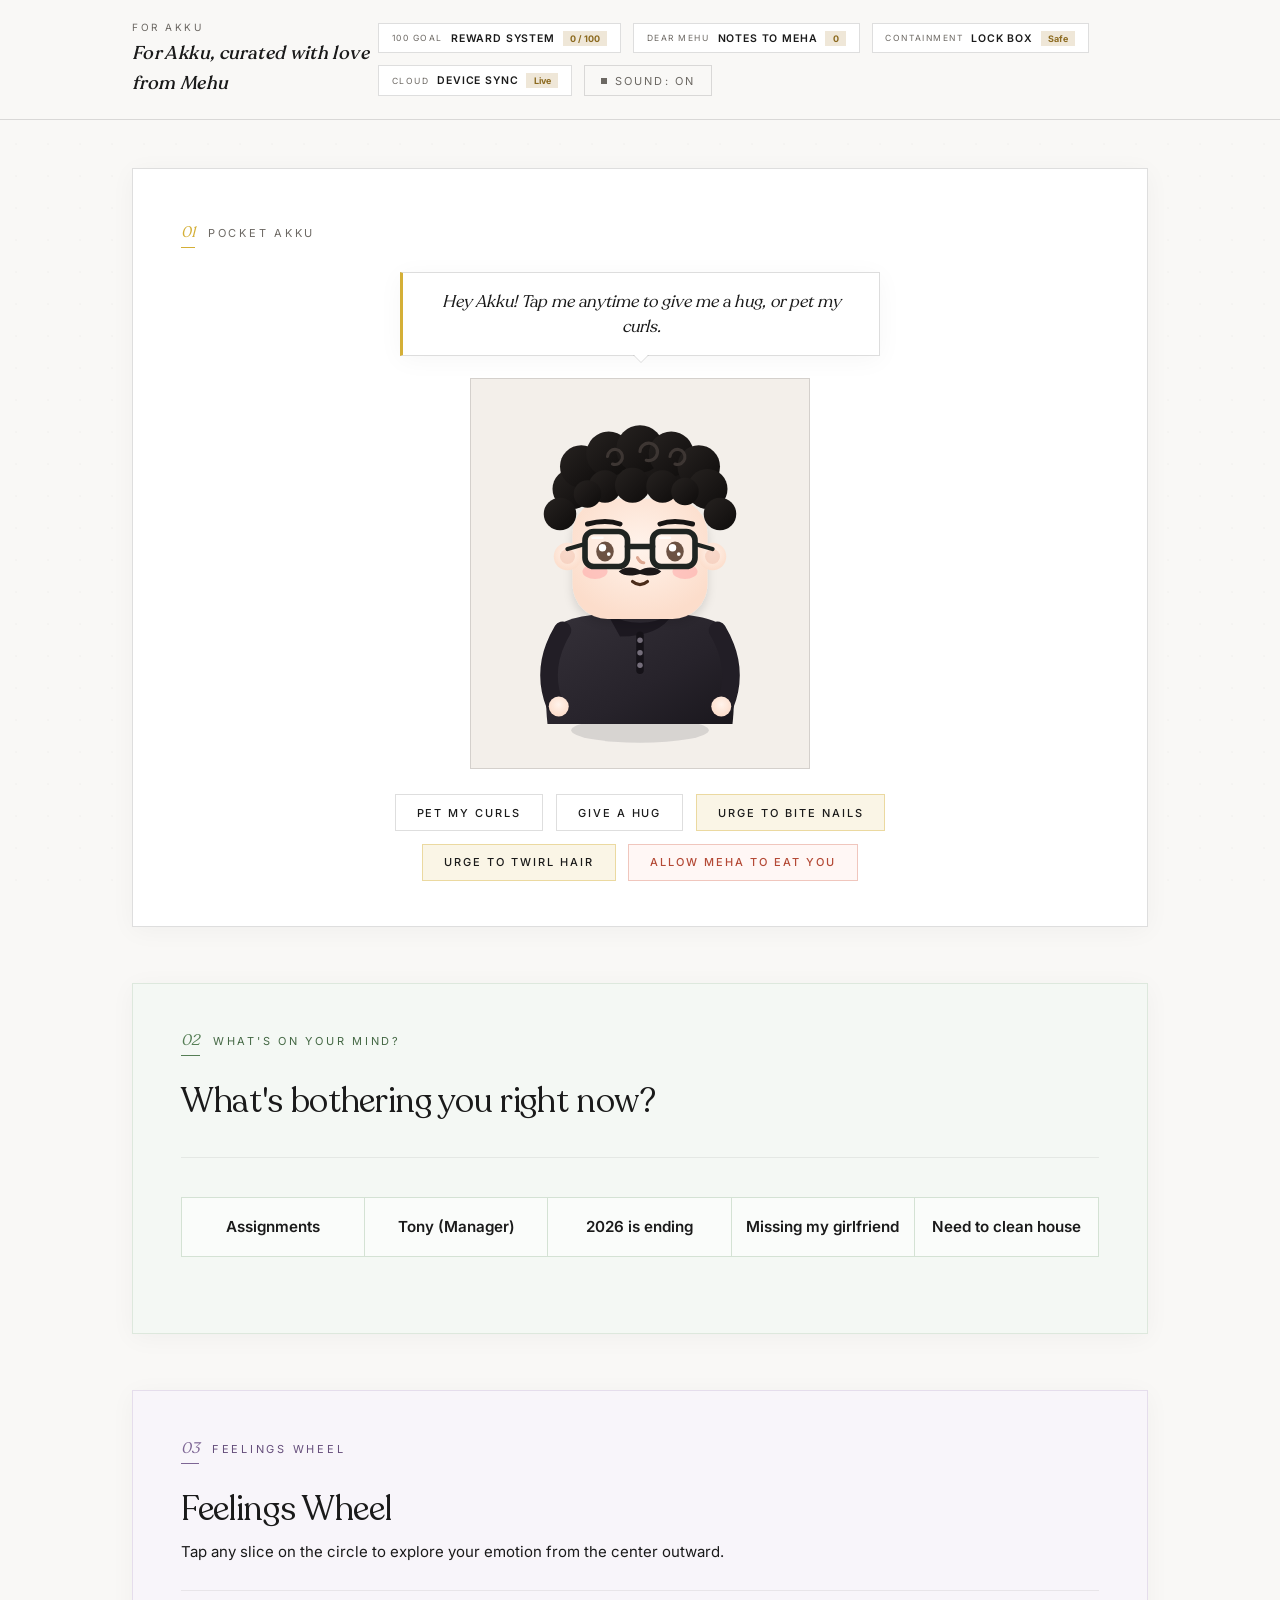
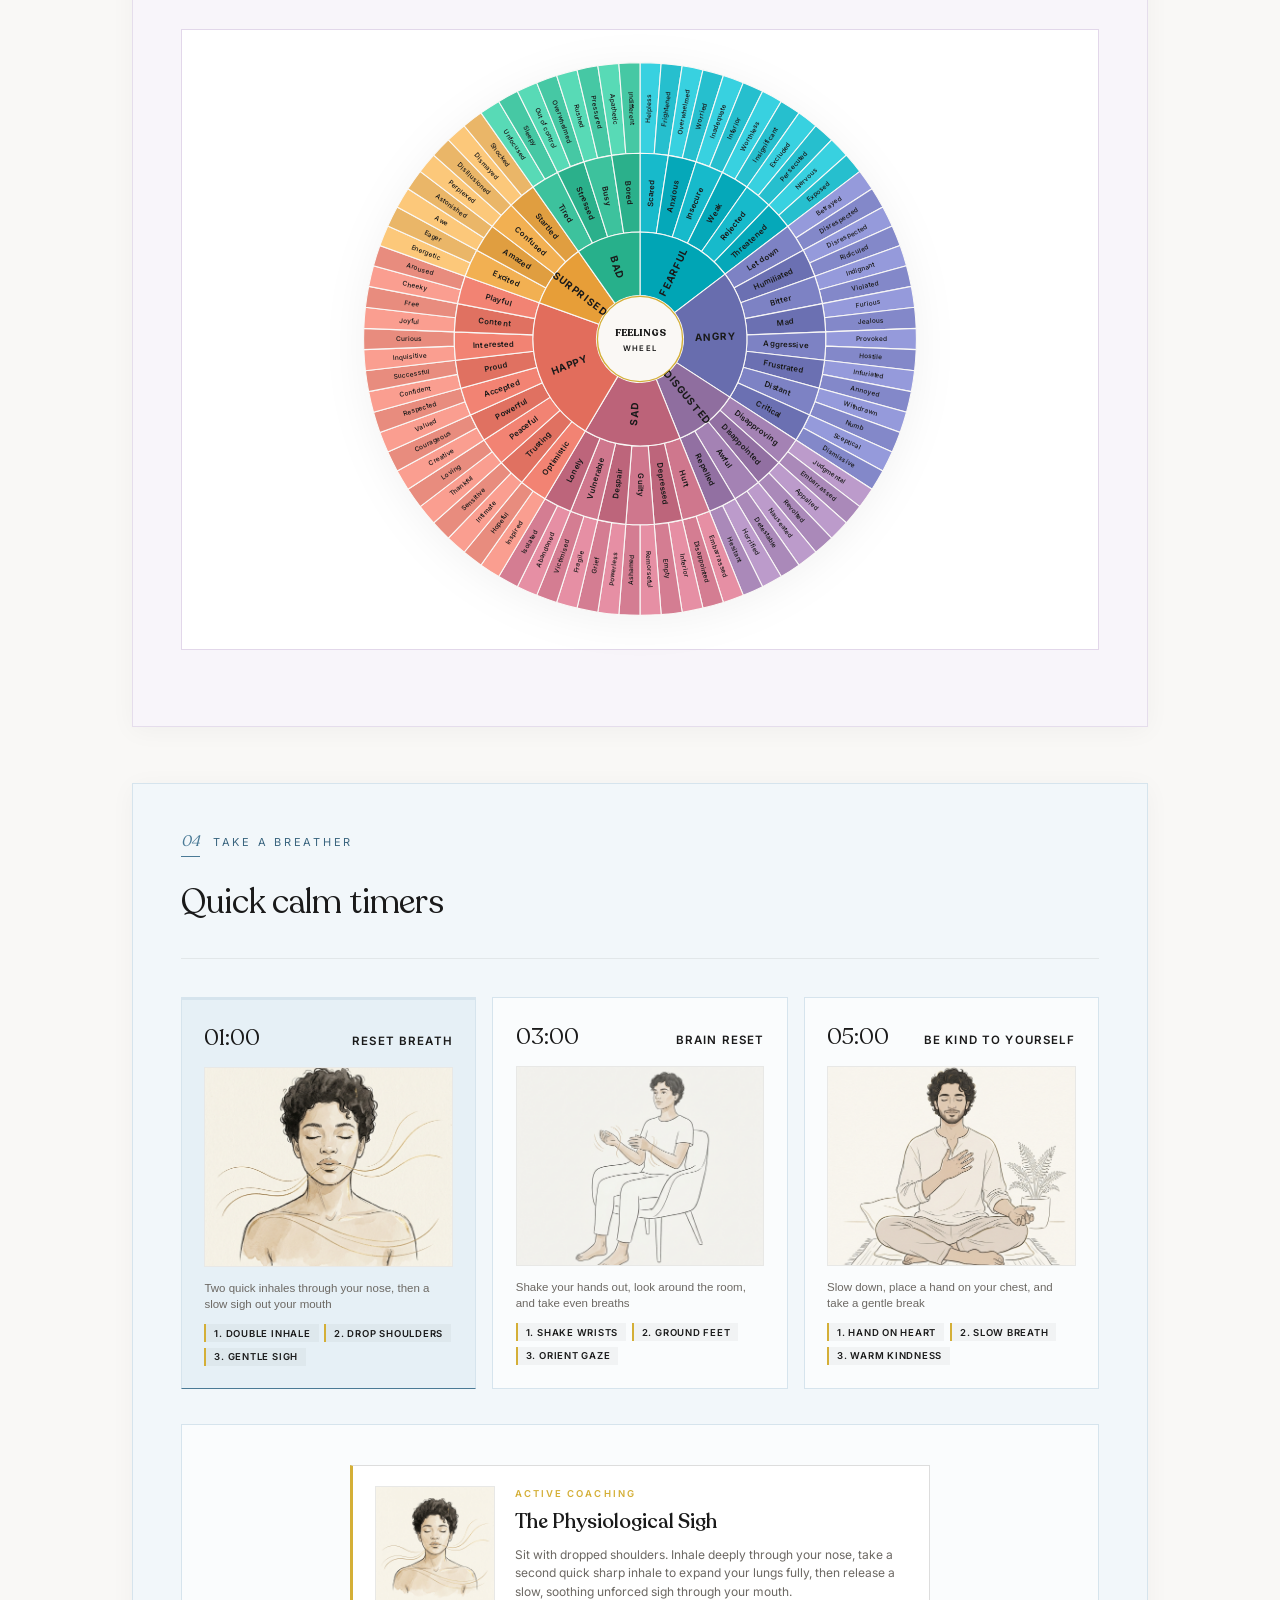
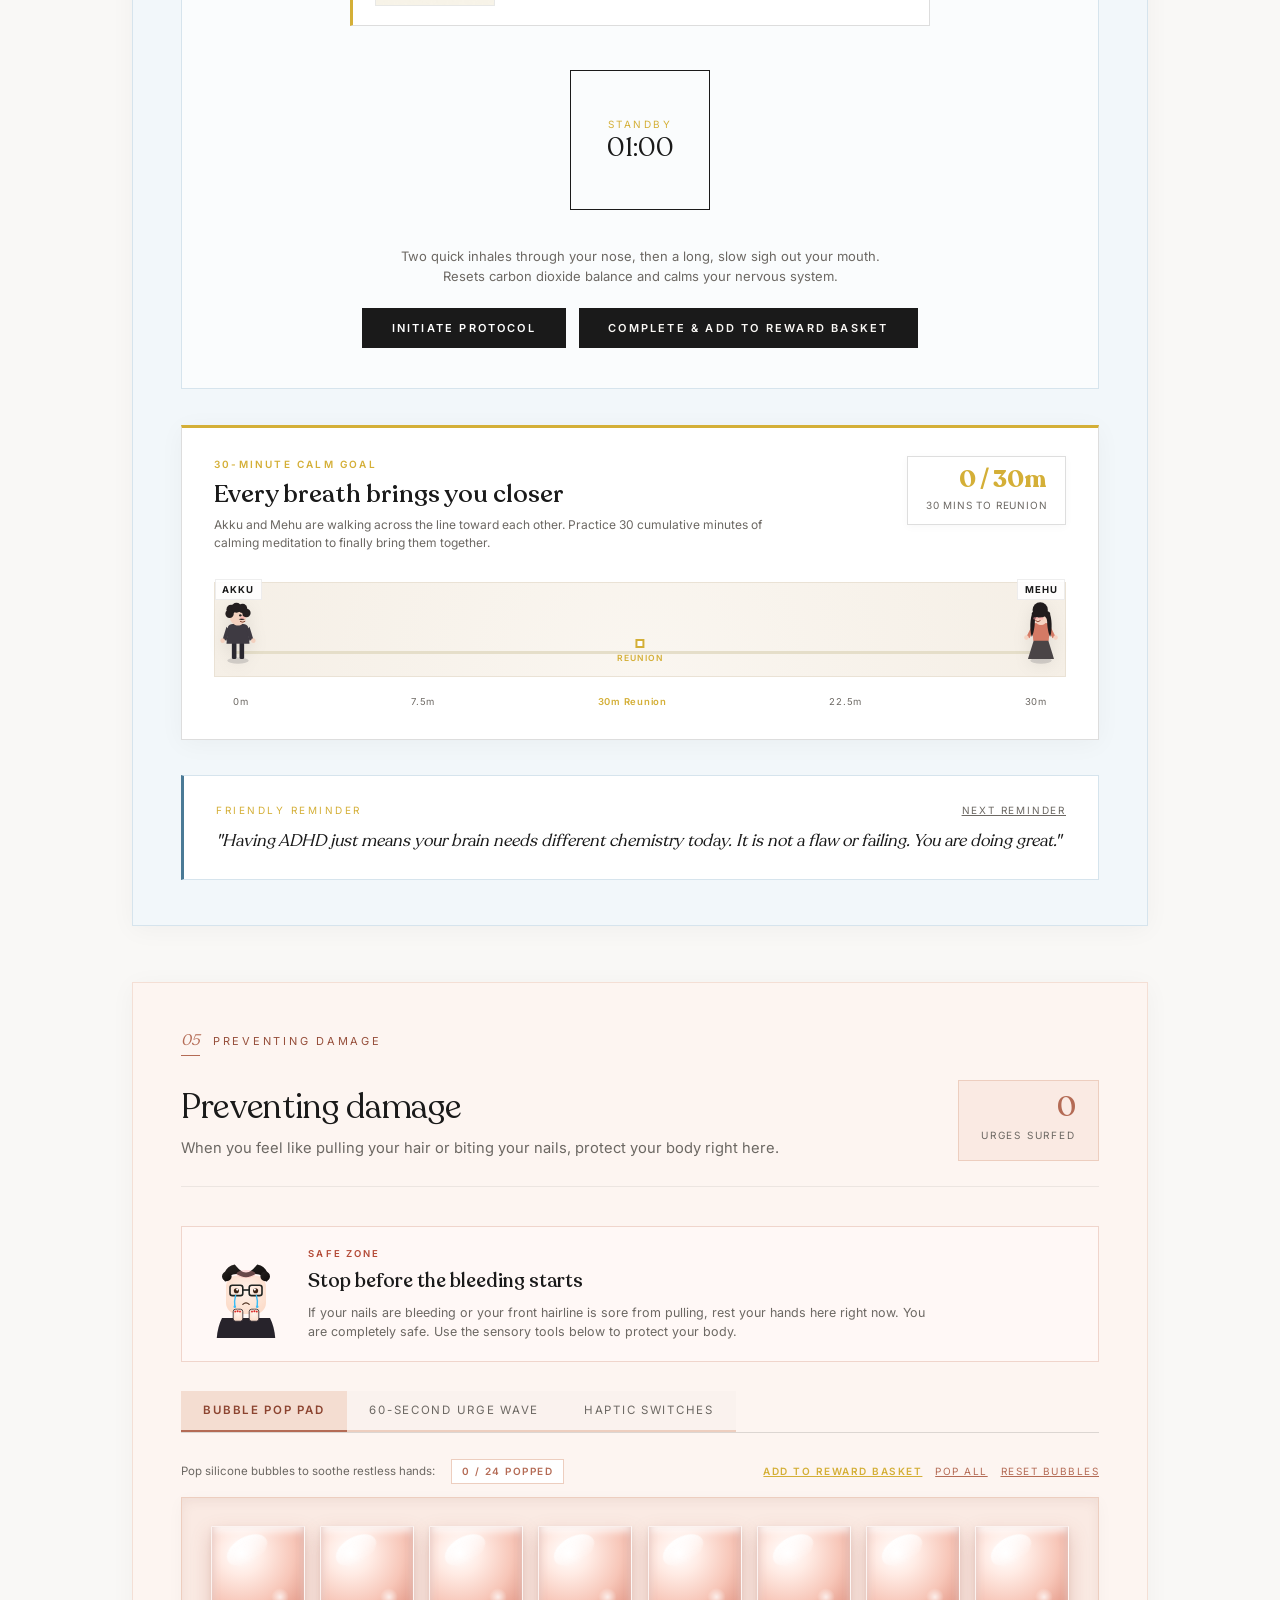
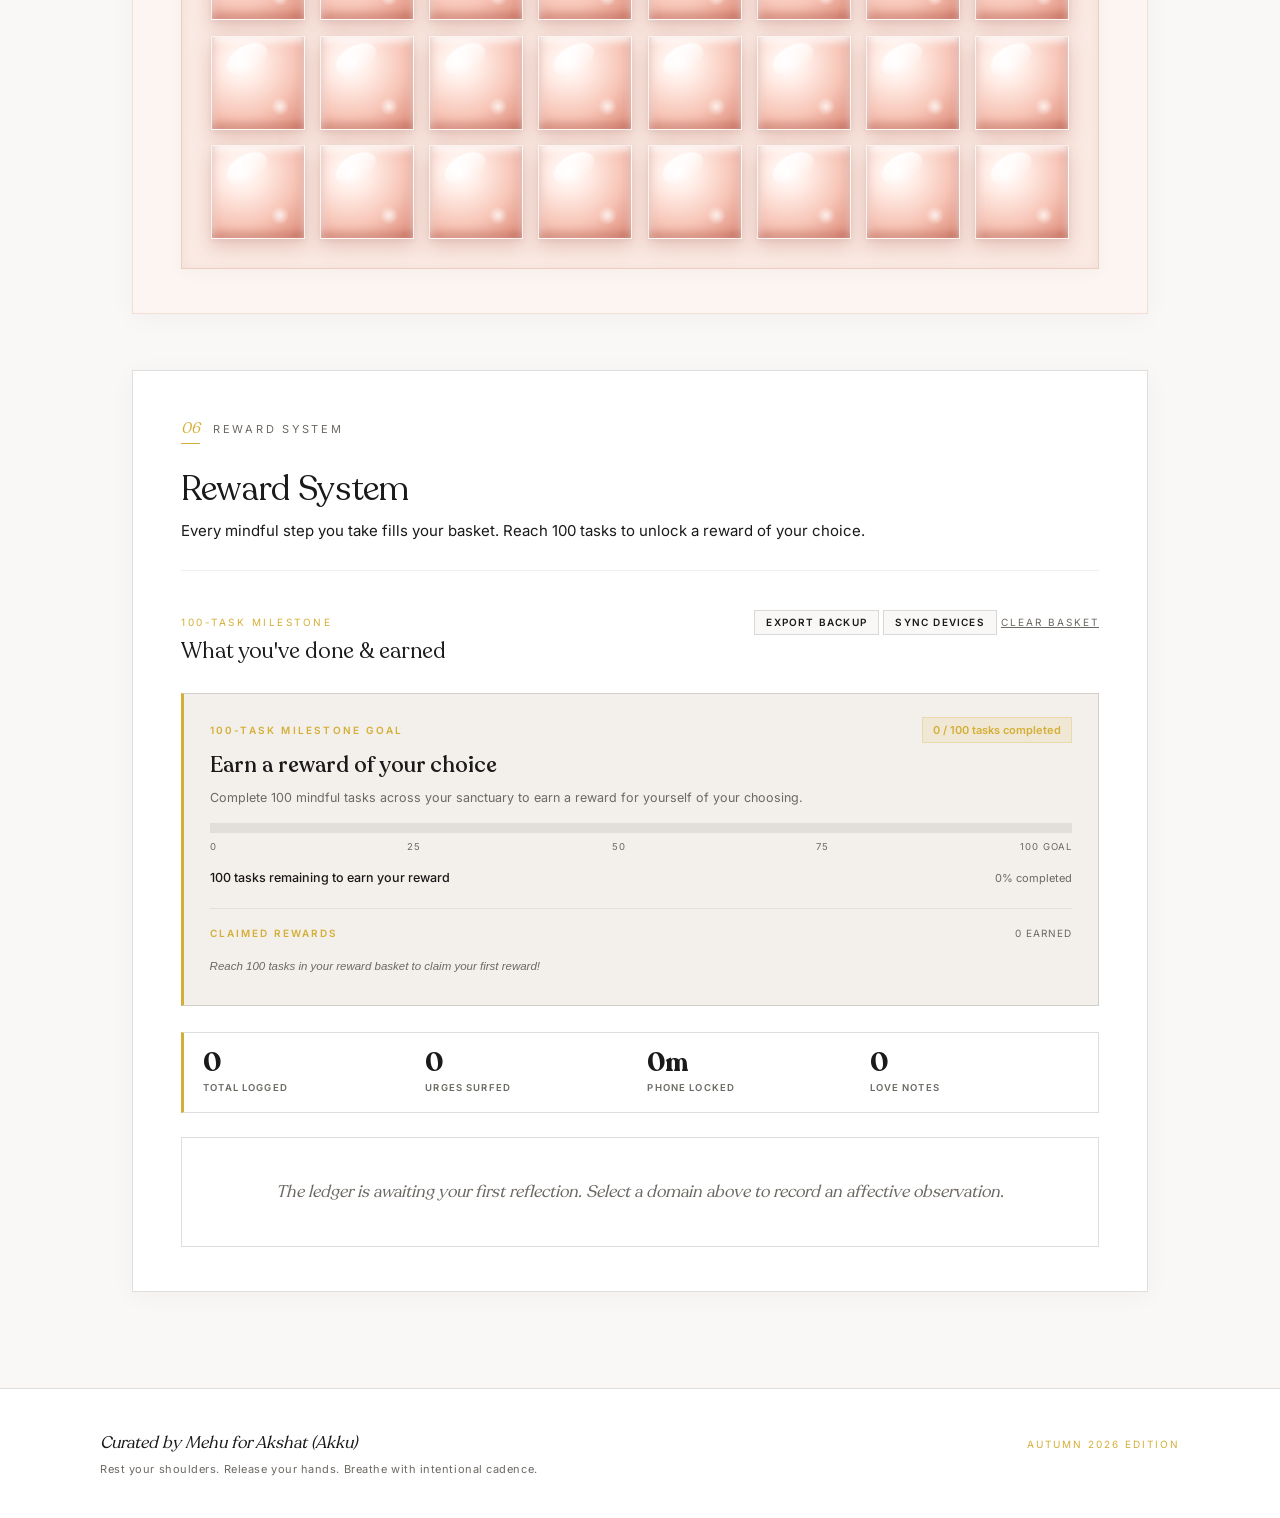
==== commit d571515c: "Move Reward System box to Section 06 as the final box on page" ====
--- a/index.html
+++ b/index.html
@@ -688,50 +688,6 @@
             <span>Add to reward basket</span>
           </button>
           <span id="journalDoneNotice" class="step-done-notice">Added to your reward basket!</span>
-        </div>
-      </div>
-
-      <!-- Reward System: Archival Basket & 100-Task Milestones -->
-      <div class="my-progress-archive" id="progressArchiveBox">
-        <div class="archive-header">
-          <div class="archive-title-meta">
-            <span class="archive-tag">100-Task Milestone</span>
-            <h3 class="archive-headline">Reward System: What you've done &amp; earned</h3>
-          </div>
-          <div class="archive-actions-header">
-            <button id="inpageExportBackupBtn" class="backup-pill-btn" title="Download backup of all progress and notes">Export Backup</button>
-            <button id="inpageSyncDeviceBtn" class="backup-pill-btn" title="Sync progress across laptop and phone">Sync Devices</button>
-            <button id="clearArchiveBtn" class="archive-clear-btn" title="Clear basket">Clear Basket</button>
-          </div>
-        </div>
-
-        <!-- 100-Task Reward Goal Tracker Card (In-Page) -->
-        <div class="reward-goal-tracker-card" id="inpageRewardTrackerCard">
-          <!-- Populated dynamically via app.js -->
-        </div>
-
-        <!-- Section 04 Summary Stats Ribbon -->
-        <div class="archive-stats-ribbon" id="archiveStatsRibbon">
-          <div class="archive-stat-item">
-            <span class="archive-stat-num" id="archStatTotal">0</span>
-            <span class="archive-stat-lbl">Total Logged</span>
-          </div>
-          <div class="archive-stat-item">
-            <span class="archive-stat-num" id="archStatStreak">0</span>
-            <span class="archive-stat-lbl">Urges Surfed</span>
-          </div>
-          <div class="archive-stat-item">
-            <span class="archive-stat-num" id="archStatFocus">0m</span>
-            <span class="archive-stat-lbl">Phone Locked</span>
-          </div>
-          <div class="archive-stat-item">
-            <span class="archive-stat-num" id="archStatNotes">0</span>
-            <span class="archive-stat-lbl">Love Notes</span>
-          </div>
-        </div>
-
-        <div class="archive-list" id="archiveEntriesList">
-          <!-- Dynamically populated or empty state -->
         </div>
       </div>
     </section>
@@ -1201,6 +1157,62 @@
       </div>
     </section>
 
+    <!-- Section 6: Reward System & 100-Task Milestones -->
+    <section class="editorial-card" id="rewardSystemSection">
+      <div class="section-meta">
+        <span class="meta-number">06</span>
+        <span class="meta-label">Reward System</span>
+      </div>
+
+      <div class="section-header-block">
+        <h2 class="section-headline">Reward System</h2>
+        <p class="editorial-sub-text">Every mindful step you take fills your basket. Reach 100 tasks to unlock a reward of your choice.</p>
+      </div>
+
+      <div class="my-progress-archive" id="progressArchiveBox" style="margin-top: 1.5rem; border-top: none; padding-top: 0;">
+        <div class="archive-header">
+          <div class="archive-title-meta">
+            <span class="archive-tag">100-Task Milestone</span>
+            <h3 class="archive-headline">What you've done &amp; earned</h3>
+          </div>
+          <div class="archive-actions-header">
+            <button id="inpageExportBackupBtn" class="backup-pill-btn" title="Download backup of all progress and notes">Export Backup</button>
+            <button id="inpageSyncDeviceBtn" class="backup-pill-btn" title="Sync progress across laptop and phone">Sync Devices</button>
+            <button id="clearArchiveBtn" class="archive-clear-btn" title="Clear basket">Clear Basket</button>
+          </div>
+        </div>
+
+        <!-- 100-Task Reward Goal Tracker Card (In-Page) -->
+        <div class="reward-goal-tracker-card" id="inpageRewardTrackerCard">
+          <!-- Populated dynamically via app.js -->
+        </div>
+
+        <!-- Summary Stats Ribbon -->
+        <div class="archive-stats-ribbon" id="archiveStatsRibbon">
+          <div class="archive-stat-item">
+            <span class="archive-stat-num" id="archStatTotal">0</span>
+            <span class="archive-stat-lbl">Total Logged</span>
+          </div>
+          <div class="archive-stat-item">
+            <span class="archive-stat-num" id="archStatStreak">0</span>
+            <span class="archive-stat-lbl">Urges Surfed</span>
+          </div>
+          <div class="archive-stat-item">
+            <span class="archive-stat-num" id="archStatFocus">0m</span>
+            <span class="archive-stat-lbl">Phone Locked</span>
+          </div>
+          <div class="archive-stat-item">
+            <span class="archive-stat-num" id="archStatNotes">0</span>
+            <span class="archive-stat-lbl">Love Notes</span>
+          </div>
+        </div>
+
+        <div class="archive-list" id="archiveEntriesList">
+          <!-- Dynamically populated or empty state -->
+        </div>
+      </div>
+    </section>
+
   </main>
 
   <!-- Editorial Footer -->
--- a/style.css
+++ b/style.css
@@ -1571,11 +1571,16 @@
   margin-top: 1rem;
 }
 
-/* My Progress Archive Log */
+/* Reward System Archive Log */
 .my-progress-archive {
-  margin-top: 3.5rem;
-  border-top: 2px solid var(--fg);
-  padding-top: 2rem;
+  margin-top: 1.5rem;
+  padding-top: 0;
+}
+
+#rewardSystemSection .my-progress-archive {
+  margin-top: 1.2rem;
+  border-top: none;
+  padding-top: 0;
 }
 
 .archive-header {
